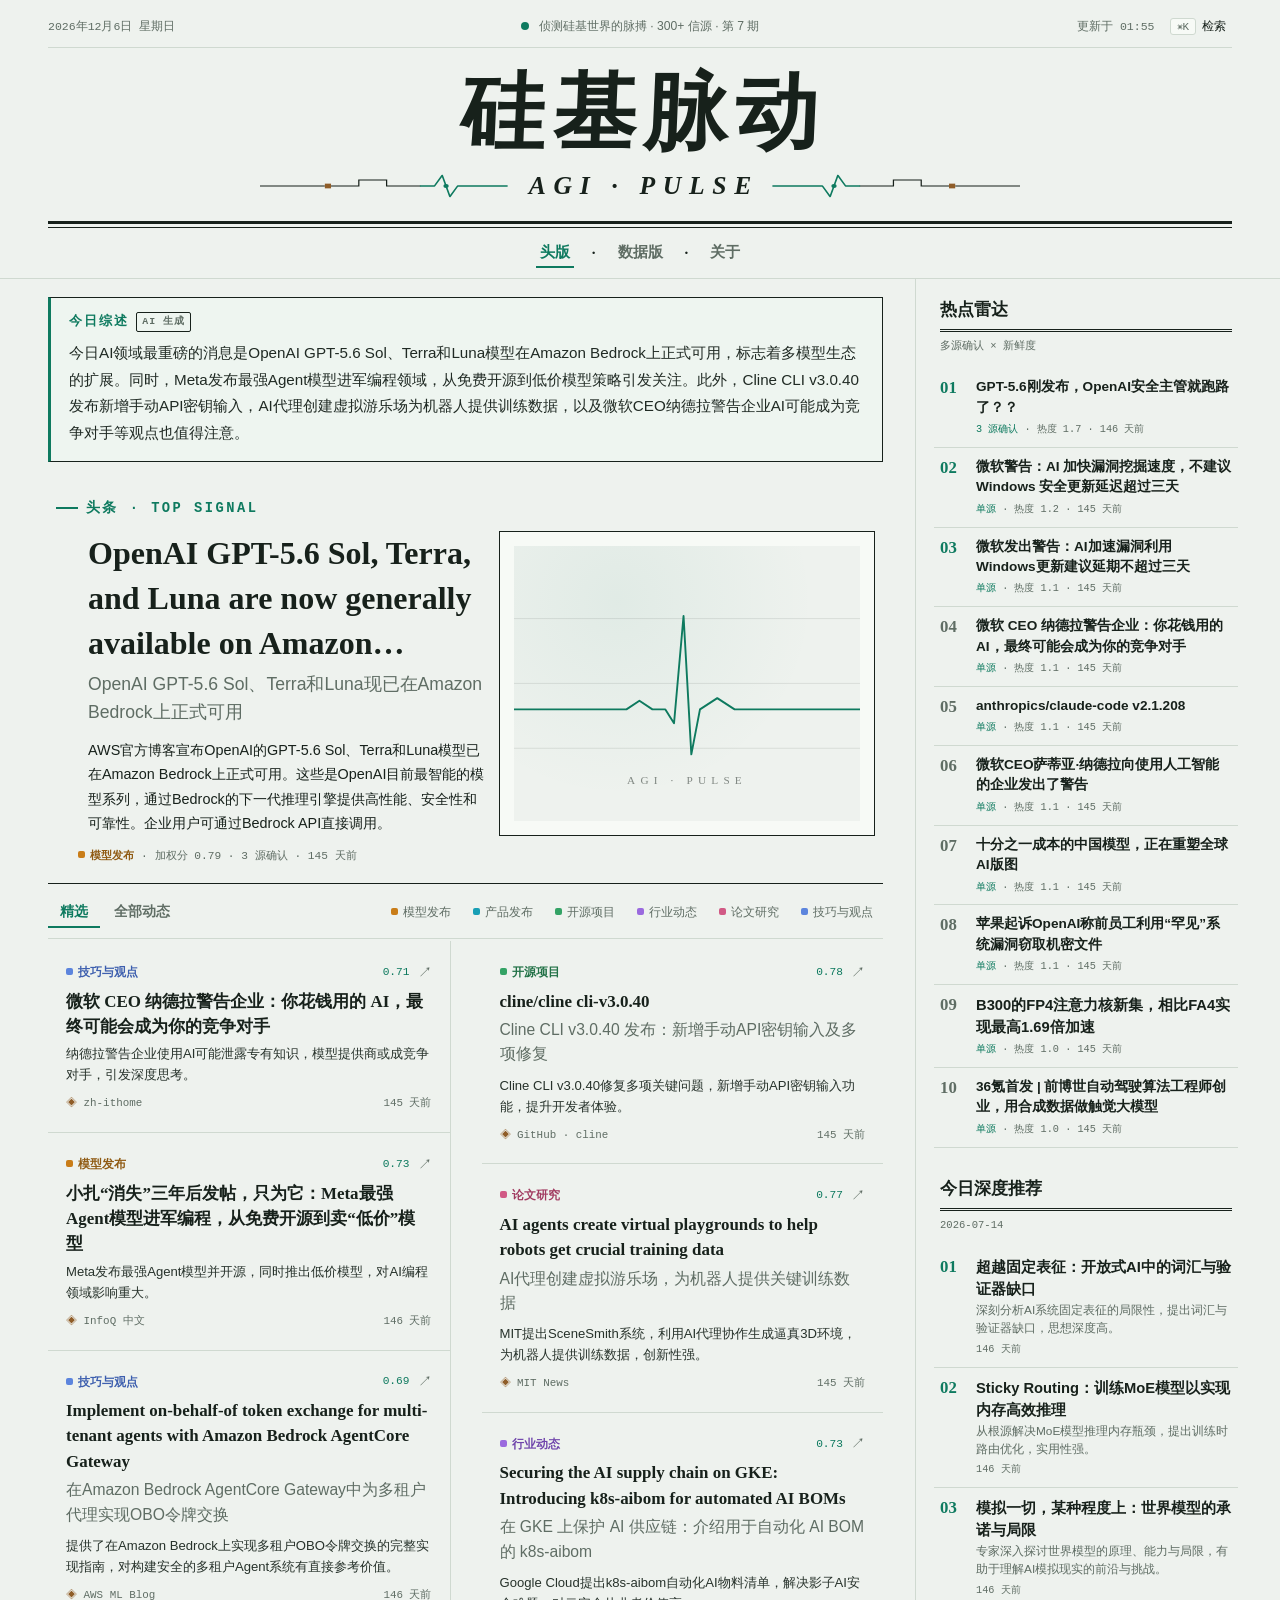
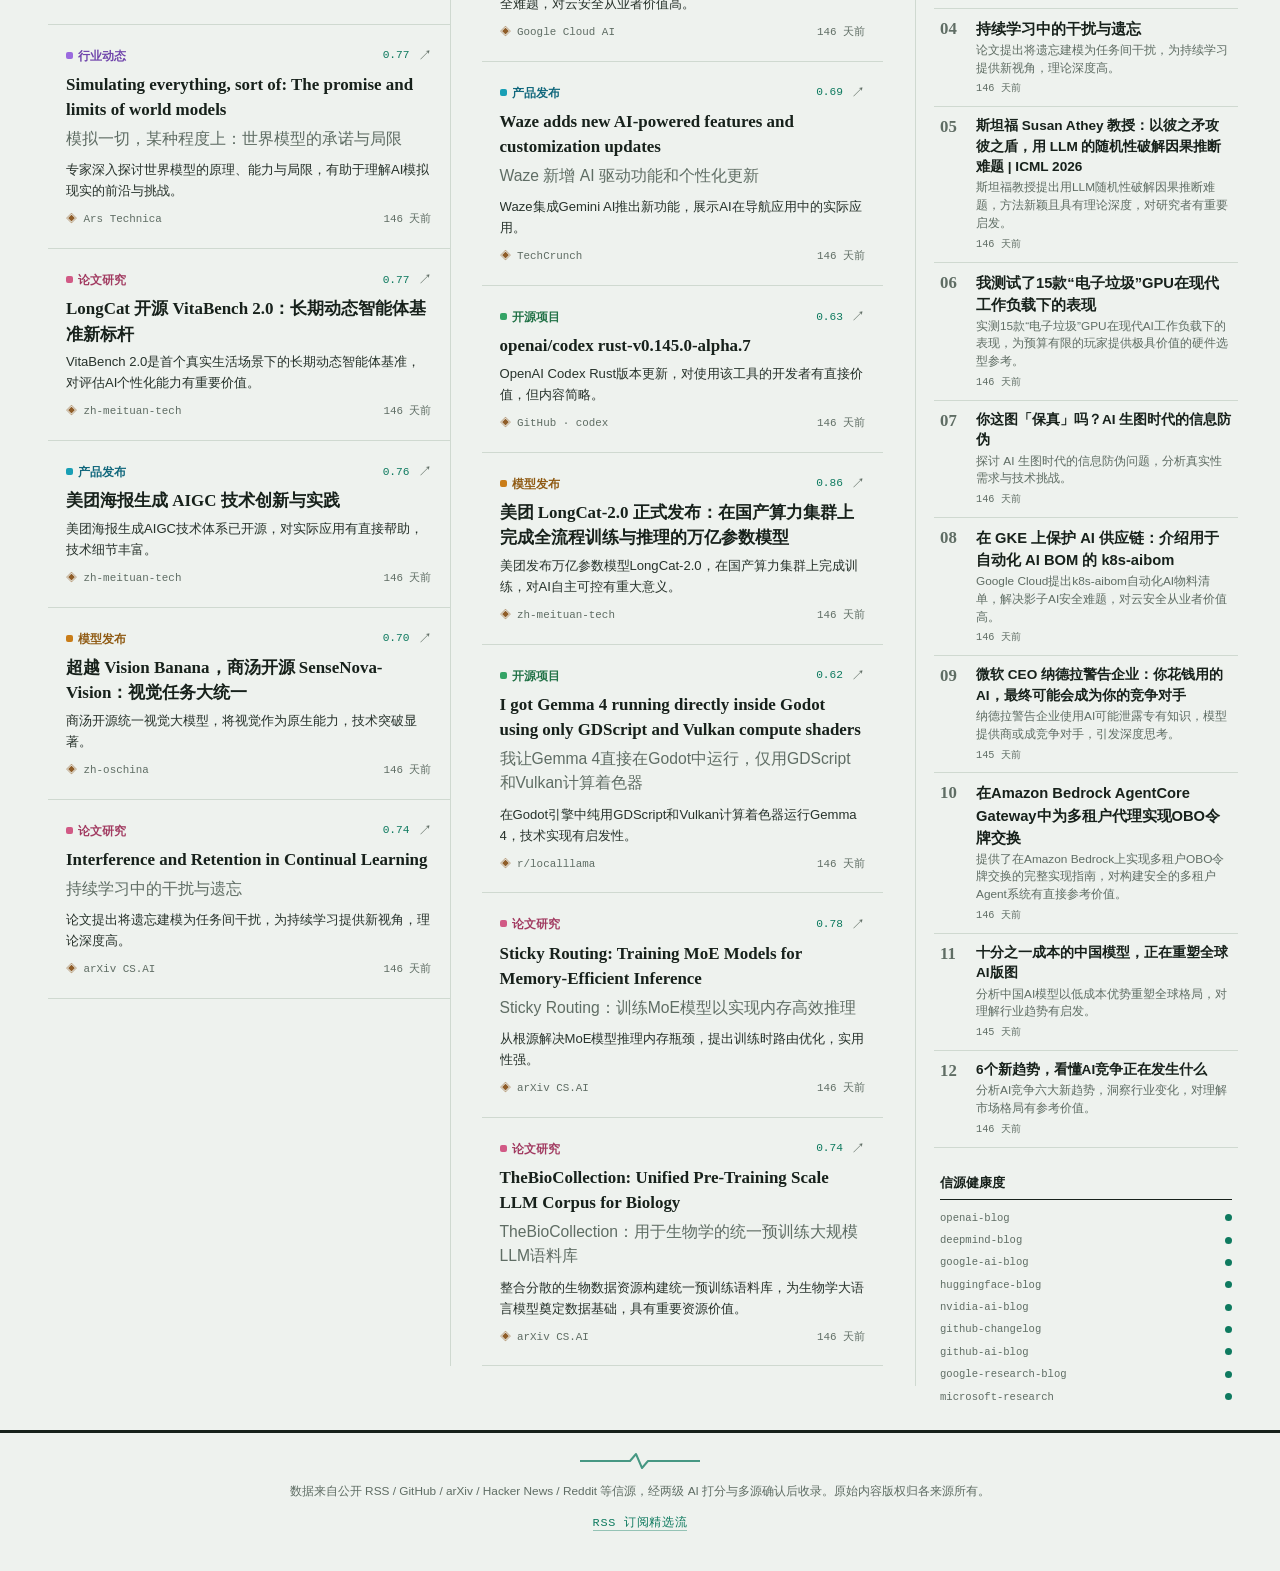
==== docs/index.html @ a23a3511 "fix: 全站检查发现的一批bug修复(话题追踪失效/信源大面积失效/多处健壮性) 最严重：scripts/topics.py 读的字段名(top_keywords)和 archive.py 实际写出" ====
<!DOCTYPE html>
<html lang="zh-CN">
<head>
<meta charset="UTF-8">
<meta name="viewport" content="width=device-width, initial-scale=1.0">
<!-- 内容安全策略：数据来自 300+ 第三方源，任何一条 XSS 都会落到访客浏览器里。
     script-src 'self' 禁掉内联脚本与 eval，即便有注入也执行不了；img-src 放开 https 是因为
     配图来自任意站点。GitHub Pages 无法自定义响应头，只能走 meta。 -->
<meta http-equiv="Content-Security-Policy" content="default-src 'self'; script-src 'self'; style-src 'self' https://fonts.googleapis.com; font-src https://fonts.gstatic.com; img-src 'self' https: data:; connect-src 'self'; base-uri 'self'; form-action 'none'; object-src 'none'; frame-src 'none'">
<meta name="referrer" content="no-referrer">
<title>硅基脉动 · AGI Pulse</title>
<meta name="description" content="捕捉硅基世界的每一次脉动：300+ 信源聚合，多源确认、四维打分、故事合并、日周月趋势，24 小时 AGI 信号频谱。">
<link rel="icon" href="data:,">
<link rel="alternate" type="application/atom+xml" title="硅基脉动 · 精选" href="feed.xml">
<link rel="preconnect" href="https://fonts.googleapis.com">
<link rel="preconnect" href="https://fonts.gstatic.com" crossorigin>
<link href="https://fonts.googleapis.com/css2?family=Noto+Serif+SC:wght@600;700;900&family=Playfair+Display:ital,wght@0,700;0,900;1,600;1,700;1,900&family=JetBrains+Mono:wght@400;500;600&display=swap" rel="stylesheet">
<!-- 版本串用于 cache busting：头条版式依赖 style.css 里的栅格定位，
     若浏览器/CDN 用旧CSS配新HTML，头条图文会错位。改动 style.css 时同步改此版本号。 -->
<link rel="stylesheet" href="css/style.css?v=20260713a">
</head>
<body>
<a class="skip-link" href="#main">跳转到主内容</a>

<header class="masthead">
  <div class="masthead__dateline">
    <span id="dateline-date"></span>
    <span class="masthead__motto">
      <span class="pulse-dot" aria-hidden="true"></span>
      侦测硅基世界的脉搏 · 300+ 信源 · 第 <span id="issue-no">—</span> 期
    </span>
    <span class="masthead__dateline-right">
      <span class="masthead__updated" id="updated-at">读取中&hellip;</span>
      <button class="btn-plain" id="palette-trigger" type="button" aria-haspopup="dialog" aria-controls="command-palette">
        <span class="kbd">⌘K</span> 检索
      </button>
    </span>
  </div>

  <h1 class="masthead__title">硅基脉动</h1>

  <div class="masthead__latin-row" aria-hidden="true">
    <svg class="masthead__trace" viewBox="0 0 320 44" preserveAspectRatio="none" aria-hidden="true">
      <path class="trace-circuit" d="M0,22 H84 M92,22 H128 V12 H164 V22 H208" />
      <rect class="trace-pad" x="84" y="18" width="8" height="8" />
      <path class="trace-ekg" d="M208,22 L226,22 L236,4 L246,40 L256,22 L320,22" />
      <circle class="trace-beat" cx="241" cy="22" r="3.5" />
    </svg>
    <span class="masthead__latin">AGI&nbsp;&middot;&nbsp;PULSE</span>
    <svg class="masthead__trace masthead__trace--flip" viewBox="0 0 320 44" preserveAspectRatio="none" aria-hidden="true">
      <path class="trace-circuit" d="M0,22 H84 M92,22 H128 V12 H164 V22 H208" />
      <rect class="trace-pad" x="84" y="18" width="8" height="8" />
      <path class="trace-ekg" d="M208,22 L226,22 L236,4 L246,40 L256,22 L320,22" />
      <circle class="trace-beat" cx="241" cy="22" r="3.5" />
    </svg>
  </div>
</header>

<nav class="pages-nav" aria-label="版面导航">
  <a class="pages-nav__link is-active" href="./index.html" aria-current="page">头版</a>
  <span class="pages-nav__sep" aria-hidden="true">·</span>
  <a class="pages-nav__link" href="./trends.html">数据版</a>
  <span class="pages-nav__sep" aria-hidden="true">·</span>
  <a class="pages-nav__link" href="./about.html">关于</a>
</nav>

<main class="layout" id="main">
  <section class="feed-panel" aria-label="信息流">
    <section class="digest" id="daily-digest" aria-label="AI 每日总结" hidden>
      <h2 class="digest__title">今日综述 <span class="digest__badge">AI 生成</span></h2>
      <p class="digest__body" id="digest-body"></p>
    </section>

    <article class="lead" id="lead-story" hidden>
      <p class="lead__kicker">头条 · TOP SIGNAL</p>
      <div class="lead__text">
        <h2 class="lead__title"><a id="lead-link" target="_blank" rel="noopener noreferrer"></a></h2>
        <p class="lead__orig" id="lead-orig" hidden></p>
        <p class="lead__reason" id="lead-reason"></p>
      </div>
      <figure class="lead__media" aria-hidden="false">
        <img class="lead__img" id="lead-img" alt="" referrerpolicy="no-referrer" loading="lazy" hidden>
        <svg class="lead__placeholder" id="lead-placeholder" viewBox="0 0 400 300" role="img" aria-label="脉冲信号示意图" preserveAspectRatio="xMidYMid meet">
          <rect x="0" y="0" width="400" height="300" fill="none"/>
          <g stroke="currentColor" stroke-width="0.5" opacity="0.22">
            <line x1="0" y1="75" x2="400" y2="75"/>
            <line x1="0" y1="150" x2="400" y2="150"/>
            <line x1="0" y1="225" x2="400" y2="225"/>
          </g>
          <!-- 单组 P-QRS-T 心电复合波，压缩在中段约1/3宽度内，两端长留白基线，纵向留足上下边距 -->
          <polyline points="0,180 130,180 145,170 160,180 175,180 185,196 196,72 205,232 215,180 235,167 255,180 400,180"
            fill="none" stroke="#0e7a5f" stroke-width="2.2" stroke-linejoin="round" stroke-linecap="round"/>
          <text x="200" y="266" text-anchor="middle" font-family="Playfair Display, serif" font-size="13" letter-spacing="6" fill="currentColor" opacity="0.5">AGI · PULSE</text>
        </svg>
      </figure>
      <p class="lead__meta" id="lead-meta"></p>
    </article>

    <div class="feed-panel__toolbar">
      <div class="tabs" id="view-tabs" role="tablist">
        <button class="tab is-active" role="tab" aria-selected="true" data-view="curated">精选</button>
        <button class="tab" role="tab" aria-selected="false" data-view="all">全部动态</button>
      </div>
      <div class="chip-row" id="category-filters" role="group" aria-label="按分类筛选"></div>
    </div>

    <div class="feed-list" id="feed-list" aria-live="polite"></div>
    <p class="feed-empty" id="feed-empty" hidden>这段时间没有信号越过门槛，稍后再来看看。</p>
    <button class="btn-more" id="feed-more" type="button" hidden>加载更多</button>
  </section>

  <aside class="brief-panel" aria-label="热点与简报">
    <h2 class="brief-panel__title">热点雷达</h2>
    <p class="brief-panel__date">多源确认 × 新鲜度</p>
    <ol class="hot-list" id="hot-list"></ol>
    <p class="brief-empty" id="hot-empty" hidden>还没有形成多源热点。</p>

    <h2 class="brief-panel__title brief-panel__title--gap">今日深度推荐</h2>
    <p class="brief-panel__date" id="brief-date"></p>
    <ol class="brief-list" id="brief-list"></ol>
    <p class="brief-empty" id="brief-empty" hidden>今天还没有足够有深度的内容，不用资讯凑数。</p>

    <div class="source-health" id="source-health">
      <h3 class="source-health__title">信源健康度</h3>
      <ul class="source-health__list" id="source-health-list"></ul>
    </div>
  </aside>
</main>

<footer class="sitefooter">
  <svg class="sitefooter__pulse" viewBox="0 0 120 20" aria-hidden="true"><path d="M0,10 H42 L50,10 L56,3 L62,17 L68,10 L78,10 H120"/></svg>
  <p>数据来自公开 RSS / GitHub / arXiv / Hacker News / Reddit 等信源，经两级 AI 打分与多源确认后收录。原始内容版权归各来源所有。</p>
  <p class="sitefooter__subscribe"><a href="feed.xml">RSS 订阅精选流</a></p>
</footer>

<div class="palette-overlay" id="command-palette" role="dialog" aria-modal="true" aria-label="命令面板搜索" hidden>
  <div class="palette">
    <div class="palette__input-row">
      <span class="palette__prompt" aria-hidden="true">&gt;</span>
      <input class="palette__input" id="palette-input" type="text" placeholder="搜索标题 / 来源 / 分类&hellip;" autocomplete="off" spellcheck="false">
      <span class="kbd">ESC</span>
    </div>
    <ol class="palette__results" id="palette-results" role="listbox" aria-label="搜索结果"></ol>
  </div>
</div>

<template id="feed-row-template">
  <li class="feed-card">
    <div class="feed-card__top">
      <span class="feed-card__category"></span>
      <span class="feed-card__badges">
        <span class="feed-card__score" title="加权分"></span>
        <button class="feed-card__multi" type="button" title="多源确认，点击展开来源" aria-expanded="false" hidden></button>
        <a class="feed-card__out" target="_blank" rel="noopener noreferrer" aria-label="打开原文">↗</a>
      </span>
    </div>
    <a class="feed-card__title" target="_blank" rel="noopener noreferrer"></a>
    <p class="feed-card__deck" hidden></p>
    <figure class="feed-card__media" hidden>
      <img class="feed-card__img" alt="" referrerpolicy="no-referrer" loading="lazy">
    </figure>
    <p class="feed-card__excerpt"></p>
    <div class="feed-card__expand" hidden>
      <p class="feed-card__expand-label">来源：</p>
      <ul class="feed-card__source-list"></ul>
    </div>
    <div class="feed-card__bottom">
      <span class="feed-card__source"></span>
      <time class="feed-card__time"></time>
    </div>
  </li>
</template>

<template id="brief-row-template">
  <li class="brief-row">
    <span class="brief-row__rank"></span>
    <div class="brief-row__body">
      <a class="brief-row__title" target="_blank" rel="noopener noreferrer"></a>
      <p class="brief-row__reason"></p>
    </div>
  </li>
</template>

<script type="module" src="js/app.js?v=20260713a"></script>
</body>
</html>
---- docs/css/style.css ----
/* ==========================================================================
   硅基脉动 · AGI Pulse — 中文报纸头版风格 · 青瓷·电路配色
   冷灰绿纸面（PCB基板底色）/ 墨绿黑正文 / 深松石绿强调 / 衬线刊头 / 细线分栏
   分类数据色沿用经 CVD+对比度校验的六色（对比度 WARN 的救济 = 色块旁始终有文字标签）
   ========================================================================== */

:root {
  --bg: #eef2ee;            /* 纸面：冷灰绿（电路基板） */
  --panel: #f7faf6;         /* 卡片纸面（略亮） */
  --ink: #17211b;           /* 墨绿黑 */
  --mist: #5f6d64;          /* 次要文字（灰绿） */
  --rule: #cfd9d0;          /* 细分隔线 */
  --rule-dark: #17211b;     /* 刊头粗线 */
  --accent: #0e7a5f;        /* 深松石绿（青瓷） */
  --accent-soft: #7fb8a6;
  --copper: #8f5d28;        /* PCB铜箔：唯一的暖色张力，极少量使用 */

  --font-serif: "Noto Serif SC", "Songti SC", "STSong", "SimSun", "Playfair Display", serif;
  --font-latin-serif: "Playfair Display", "Noto Serif SC", serif;
  --font-body: "PingFang SC", "HarmonyOS Sans", "Microsoft YaHei", sans-serif;
  --font-mono: "JetBrains Mono", ui-monospace, "SFMono-Regular", Consolas, monospace;

  --ease: cubic-bezier(0.16, 1, 0.3, 1);
  --content-max: 1480px;
}

* { box-sizing: border-box; }

[hidden] { display: none !important; }

html { color-scheme: light; }

body {
  margin: 0;
  background: var(--bg);
  color: var(--ink);
  font-family: var(--font-body);
  line-height: 1.55;
  -webkit-font-smoothing: antialiased;
}

.masthead, .spectrum, .dashboard, .layout, .sitefooter, .social-hot, .gh-trending {
  max-width: var(--content-max);
  margin-inline: auto;
  padding-inline: clamp(16px, 4vw, 48px);
}

.skip-link {
  position: absolute;
  left: -9999px;
  top: 0;
  background: var(--accent);
  color: #fff;
  padding: 8px 16px;
  z-index: 100;
}
.skip-link:focus { left: 12px; top: 12px; }

:focus-visible { outline: 2px solid var(--accent); outline-offset: 2px; }

::selection { background: color-mix(in srgb, var(--accent) 20%, transparent); }

a { color: inherit; }

/* 分类色点：印刷色票式小方块，让六个数据色贯通到筛选/卡片/头条 */
.cat-dot {
  display: inline-block;
  width: 7px;
  height: 7px;
  border-radius: 2px;
  margin-right: 5px;
  vertical-align: 1px;
}

.kbd {
  font-family: var(--font-mono);
  font-size: 0.68rem;
  color: var(--mist);
  border: 1px solid var(--rule);
  border-radius: 3px;
  padding: 1px 6px;
  background: var(--panel);
}

/* ---------------- 刊头 Masthead ---------------- */

.masthead { padding-top: 14px; }

.masthead__dateline {
  display: grid;
  grid-template-columns: 1fr auto 1fr;
  align-items: center;
  gap: 12px;
  font-family: var(--font-mono);
  font-size: 0.72rem;
  color: var(--mist);
  border-bottom: 1px solid var(--rule);
  padding-bottom: 8px;
}

.masthead__dateline-right {
  justify-self: end;
  display: inline-flex;
  align-items: center;
  gap: 10px;
}

@media (max-width: 760px) {
  .masthead__dateline { grid-template-columns: 1fr 1fr; }
  .masthead__motto { grid-column: 1 / -1; order: 3; justify-self: center; margin-top: 4px; }
}

.btn-plain {
  display: inline-flex;
  align-items: center;
  gap: 6px;
  background: transparent;
  border: none;
  color: var(--ink);
  font-family: var(--font-body);
  font-size: 0.78rem;
  cursor: pointer;
  padding: 4px 6px;
}
.btn-plain:hover { color: var(--accent); }

.masthead__title {
  font-family: var(--font-serif);
  font-weight: 900;
  font-size: clamp(3rem, 8vw, 5.2rem);
  line-height: 1.15;
  letter-spacing: 0.1em;
  text-align: center;
  margin: 18px 0 4px;
  /* 视觉补偿：letter-spacing 会在末字后多出一段空隙 */
  text-indent: 0.1em;
  /* 动感：极轻前倾（-2.5°），有速度感而不失报头的庄重；-5°会读成误设斜体 */
  transform: skewX(-2.5deg);
}

.masthead__latin-row {
  display: flex;
  align-items: center;
  gap: 14px;
  max-width: 760px;
  margin: 0 auto 16px;
}

/* 电路走线渐变为心电波形：硅基(焊盘+直角轨) → 脉动(心电尖峰) */
.masthead__trace {
  flex: 1;
  height: 26px;
  min-width: 60px;
  overflow: visible;
}

.masthead__trace--flip { transform: scaleX(-1); }

.trace-circuit {
  fill: none;
  stroke: var(--rule-dark);
  stroke-width: 1.6;
}

.trace-pad { fill: var(--copper); }  /* 焊盘用铜：PCB上的真实材质 */

.trace-ekg {
  fill: none;
  stroke: var(--accent);
  stroke-width: 2.2;
  stroke-linejoin: round;
  stroke-linecap: round;
}

.trace-beat {
  fill: var(--accent);
  transform-box: fill-box;
  transform-origin: center;
  animation: trace-beat 2s ease-in-out infinite;
}

@keyframes trace-beat {
  0%, 100% { transform: scale(1); opacity: 0.9; }
  18% { transform: scale(1.9); opacity: 0.35; }
  36% { transform: scale(1); opacity: 0.9; }
}

.masthead__latin {
  font-family: var(--font-latin-serif);
  font-style: italic;
  font-weight: 900;
  font-size: clamp(1.15rem, 2.4vw, 1.6rem);
  letter-spacing: 0.3em;
  text-indent: 0.3em;
  white-space: nowrap;
  color: var(--ink);
}

.masthead__motto {
  justify-self: center;
  text-align: center;
  font-family: var(--font-body);
  font-size: 0.76rem;
  color: var(--mist);
  white-space: nowrap;
}

.pulse-dot {
  display: inline-block;
  width: 8px;
  height: 8px;
  border-radius: 50%;
  background: var(--accent);
  margin-right: 7px;
  vertical-align: 0;
}

.pulse-dot.has-fresh { animation: pulse-beat 1.6s ease-in-out 4; }

@keyframes pulse-beat {
  0%, 100% { box-shadow: 0 0 0 0 color-mix(in srgb, var(--accent) 45%, transparent); }
  50% { box-shadow: 0 0 0 7px transparent; }
}

/* 刊头收口：粗细双线（报纸经典） */
.masthead::after {
  content: "";
  display: block;
  border-top: 3px solid var(--rule-dark);
  border-bottom: 1px solid var(--rule-dark);
  height: 3px;
}

.masthead__homelink { text-decoration: none; color: inherit; }
.masthead__homelink:hover { color: var(--accent); }

/* ---------------- 版面导航 ---------------- */

.pages-nav {
  max-width: var(--content-max);
  margin-inline: auto;
  padding: 10px clamp(16px, 4vw, 48px);
  display: flex;
  align-items: center;
  justify-content: center;
  gap: 18px;
  border-bottom: 1px solid var(--rule);
  font-family: var(--font-serif);
  font-weight: 700;
  font-size: 0.95rem;
}

.pages-nav__link {
  text-decoration: none;
  color: var(--mist);
  padding: 2px 4px;
  border-bottom: 2px solid transparent;
}
.pages-nav__link:hover { color: var(--ink); }
.pages-nav__link.is-active { color: var(--accent); border-bottom-color: var(--accent); }

.pages-nav__sep { color: var(--rule-dark); }

/* ---------------- 频谱（保留招牌元素，纸面化） ---------------- */

.spectrum { padding-top: 14px; padding-bottom: 4px; }

.spectrum__header {
  display: flex;
  align-items: baseline;
  justify-content: space-between;
  gap: 12px;
  flex-wrap: wrap;
  margin-bottom: 10px;
}

.spectrum__title {
  font-family: var(--font-serif);
  font-weight: 700;
  font-size: 0.9rem;
  margin: 0;
}

.spectrum__note {
  font-family: var(--font-mono);
  font-weight: 400;
  font-size: 0.62rem;
  color: var(--mist);
  margin-left: 8px;
}

.spectrum__legend {
  display: flex;
  gap: 14px;
  list-style: none;
  margin: 0;
  padding: 0;
  font-size: 0.72rem;
  color: var(--mist);
  flex-wrap: wrap;
}
.spectrum__legend li { display: flex; align-items: center; gap: 6px; }
.spectrum__legend .swatch { width: 8px; height: 8px; display: inline-block; }

.spectrum__chart {
  position: relative;
  display: flex;
  align-items: flex-end;
  gap: 2px;
  height: 88px;
  min-height: 88px;
  border-bottom: 1px solid var(--rule-dark);
  background: repeating-linear-gradient(
    to top,
    transparent 0,
    transparent calc(25% - 1px),
    color-mix(in srgb, var(--rule) 70%, transparent) calc(25% - 1px),
    color-mix(in srgb, var(--rule) 70%, transparent) 25%
  );
}

.spectrum__tooltip {
  position: absolute;
  bottom: calc(100% + 8px);
  transform: translateX(-50%);
  background: var(--ink);
  color: var(--bg);
  padding: 5px 10px;
  font-family: var(--font-mono);
  font-size: 0.66rem;
  white-space: nowrap;
  pointer-events: none;
  z-index: 10;
}

.spectrum__bar-group {
  flex: 1 1 0;
  display: flex;
  flex-direction: column-reverse;
  gap: 1px;
  height: 100%;
  cursor: pointer;
  min-width: 2px;
}

.spectrum__segment {
  width: 100%;
  transform-origin: bottom;
  transform: scaleY(0);
  animation: spectrum-grow 0.6s var(--ease) forwards;
}

@keyframes spectrum-grow { to { transform: scaleY(1); } }

.spectrum__bar-group:hover .spectrum__segment { filter: brightness(1.15) saturate(1.2); }

.spectrum__empty {
  position: absolute;
  inset: 0;
  display: flex;
  align-items: center;
  justify-content: center;
  color: var(--mist);
  font-size: 0.82rem;
}

.spectrum__axis {
  display: flex;
  justify-content: space-between;
  font-family: var(--font-mono);
  font-size: 0.62rem;
  color: var(--mist);
  padding: 5px 0 10px;
}

/* ---------------- 看板 ---------------- */

.dashboard {
  display: flex;
  flex-direction: column;
  gap: 14px;
  padding-top: 6px;
  padding-bottom: 16px;
  border-bottom: 1px solid var(--rule-dark);
}

/* 指标条：报纸"今日数据"栏，衬线大数字 + 竖线分隔 */
.stats-row {
  display: grid;
  grid-template-columns: repeat(4, minmax(0, 1fr));
  border: 1px solid var(--rule);
  background: var(--panel);
}
@media (max-width: 720px) {
  .stats-row { grid-template-columns: repeat(2, minmax(0, 1fr)); }
  .stat-tile:nth-child(-n+2) { border-bottom: 1px solid var(--rule); }
}

.stat-tile {
  padding: 12px 16px;
  display: flex;
  flex-direction: column;
  gap: 1px;
}
.stat-tile + .stat-tile { border-left: 1px solid var(--rule); }
@media (max-width: 720px) {
  .stat-tile:nth-child(3) { border-left: none; }
}

.stat-tile__value {
  font-family: var(--font-latin-serif);  /* Playfair 衬线数字，比中文字体的数字字形优雅 */
  font-weight: 900;
  font-size: 1.7rem;
  color: var(--accent);
  line-height: 1.15;
  font-variant-numeric: lining-nums;
}

.stat-tile__label { font-size: 0.8rem; font-weight: 600; }

.stat-tile__hint { font-size: 0.7rem; color: var(--mist); }

.dashboard__head {
  display: flex;
  align-items: center;
  gap: 12px;
  flex-wrap: wrap;
}

.dashboard__title {
  font-family: var(--font-serif);
  font-weight: 700;
  font-size: 1.05rem;
  margin: 0;
}

.dashboard__note {
  font-family: var(--font-mono);
  font-size: 0.66rem;
  color: var(--mist);
}

/* Tab：报纸栏目导航——下划线式 */
.tabs { display: flex; gap: 2px; }

.tab {
  font-family: var(--font-body);
  font-size: 0.85rem;
  font-weight: 600;
  padding: 5px 12px;
  border: none;
  background: transparent;
  color: var(--mist);
  cursor: pointer;
  border-bottom: 2px solid transparent;
  transition: color 0.15s var(--ease), border-color 0.15s var(--ease);
}
.tab:hover { color: var(--ink); }
.tab.is-active { color: var(--accent); border-bottom-color: var(--accent); }

.tabs--small .tab { padding: 3px 10px; font-size: 0.78rem; }

.dash-panels {
  display: grid;
  grid-template-columns: minmax(0, 5fr) minmax(0, 7fr);
  gap: 14px;
}
@media (max-width: 900px) { .dash-panels { grid-template-columns: 1fr; } }

.dash-panel {
  background: var(--panel);
  border: 1px solid var(--rule);
  padding: 14px 16px;
}

.dash-panel__title {
  font-family: var(--font-serif);
  font-weight: 700;
  font-size: 0.95rem;
  margin: 0 0 12px;
  padding-bottom: 6px;
  border-bottom: 1px solid var(--rule);
}

.dash-panel__sub {
  font-family: var(--font-mono);
  font-size: 0.62rem;
  font-weight: 400;
  color: var(--mist);
  margin-left: 6px;
}

/* 分类动量条 */
.momentum { display: flex; flex-direction: column; gap: 8px; }

.momentum-row {
  display: grid;
  grid-template-columns: 5.2em minmax(0, 1fr) 2.8em 3em;
  align-items: center;
  gap: 8px;
  font-size: 0.76rem;
}

.momentum-row__label { white-space: nowrap; }

.momentum-row__track {
  height: 6px;
  background: color-mix(in srgb, var(--rule) 55%, transparent);
  overflow: hidden;
  display: block;
}

.momentum-row__bar {
  display: block;
  height: 100%;
  transform-origin: left;
  animation: bar-grow 0.5s var(--ease);
}

@keyframes bar-grow { from { transform: scaleX(0); } to { transform: scaleX(1); } }

.momentum-row__count {
  font-family: var(--font-mono);
  text-align: right;
}

.momentum-row__delta {
  font-family: var(--font-mono);
  font-size: 0.66rem;
  color: var(--mist);
  text-align: right;
}
.momentum-row__delta.is-up { color: var(--accent); }     /* 涨=青瓷 */
.momentum-row__delta.is-down { color: var(--copper); }   /* 跌=铜 */

/* 趋势关键词 */
.trend-chips { display: flex; flex-wrap: wrap; gap: 7px; }

.trend-chip {
  display: inline-flex;
  align-items: center;
  gap: 6px;
  background: transparent;
  border: 1px solid var(--rule);
  padding: 4px 11px;
  cursor: pointer;
  font-size: 0.78rem;
  color: var(--ink);
  transition: border-color 0.15s var(--ease), color 0.15s var(--ease);
}
.trend-chip:hover { border-color: var(--accent); color: var(--accent); }

.trend-chip__count {
  font-family: var(--font-mono);
  font-size: 0.66rem;
  color: var(--mist);
}

.trend-chip__badge {
  font-family: var(--font-mono);
  font-size: 0.6rem;
  color: var(--accent);
}

.trend-chip__badge--new { border: 1px solid var(--accent-soft); padding: 0 4px; }

.trend-empty { color: var(--mist); font-size: 0.78rem; margin: 0; }

/* ---------------- 社媒热点 + GitHub 涨星榜（数据版） ---------------- */

.social-hot, .gh-trending {
  padding-top: 20px;
  padding-bottom: 20px;
  border-bottom: 1px solid var(--rule-dark);
}

.section-title {
  font-family: var(--font-serif);
  font-weight: 700;
  font-size: 1.05rem;
  margin: 0 0 14px;
}

.section-title__sub {
  font-family: var(--font-mono);
  font-size: 0.64rem;
  font-weight: 400;
  color: var(--mist);
  margin-left: 8px;
}

/* 社媒热点：多平台卡片网格 */
.social-hot__grid {
  display: grid;
  grid-template-columns: repeat(auto-fill, minmax(280px, 1fr));
  gap: 14px;
}

.social-hot__card {
  background: var(--panel);
  border: 1px solid var(--rule);
  padding: 14px 16px;
}

.social-hot__platform {
  font-family: var(--font-serif);
  font-weight: 700;
  font-size: 0.92rem;
  margin: 0 0 10px;
  padding-bottom: 6px;
  border-bottom: 1px solid var(--rule);
}

.social-hot__list {
  list-style: none;
  margin: 0;
  padding: 0;
  display: flex;
  flex-direction: column;
}

.social-hot__item {
  display: flex;
  gap: 9px;
  align-items: baseline;
  padding: 5px 0;
}

.social-hot__rank {
  font-family: var(--font-mono);
  font-size: 0.72rem;
  color: var(--mist);
  width: 18px;
  flex-shrink: 0;
}
.social-hot__item:nth-child(-n+3) .social-hot__rank { color: var(--accent); font-weight: 600; }

.social-hot__link {
  font-size: 0.82rem;
  line-height: 1.45;
  color: var(--ink);
  text-decoration: none;
  overflow-wrap: anywhere;
}
.social-hot__link:hover { color: var(--accent); }
/* 社媒热点卡片不分平台统一同一套字号/字重（B站/微博/知乎原生中文标题的样子）——
   不因为 HN/Reddit/X 的标题走了翻译就单独放大加粗，否则同一个网格里几个平台
   的卡片看起来像用了不同字体。 */

/* 侧栏两个榜单同理（窄栏，同样是译文为主、原题走悬浮提示） */
.brief-row__title.is-translated,
.hot-row__title.is-translated {
  font-size: 0.92rem;
  font-weight: 700;
}

.social-hot__empty { color: var(--mist); font-size: 0.82rem; margin: 0; }

/* GitHub 涨星榜：编号 + 仓库名 + 描述 + 星数徽章 */
.gh-trending__head {
  display: flex;
  align-items: center;
  justify-content: space-between;
  gap: 12px;
  flex-wrap: wrap;
  margin-bottom: 14px;
}
.gh-trending__head .section-title { margin-bottom: 0; }

.gh-trending__list {
  list-style: none;
  margin: 0;
  padding: 0;
  display: grid;
  grid-template-columns: repeat(2, minmax(0, 1fr));
  gap: 0 32px;
}
@media (max-width: 800px) { .gh-trending__list { grid-template-columns: 1fr; } }

.gh-trending__row {
  display: flex;
  gap: 12px;
  align-items: flex-start;
  padding: 12px 4px;
  border-bottom: 1px solid var(--rule);
}

.gh-trending__rank {
  font-family: var(--font-latin-serif);
  font-weight: 900;
  font-size: 1rem;
  color: var(--accent);
  flex-shrink: 0;
  width: 24px;
  line-height: 1.4;
}

.gh-trending__body { flex: 1; min-width: 0; }

.gh-trending__repo {
  display: block;
  font-family: var(--font-mono);
  font-weight: 600;
  font-size: 0.86rem;
  color: var(--ink);
  text-decoration: none;
  overflow-wrap: anywhere;
  margin-bottom: 3px;
}
.gh-trending__repo:hover { color: var(--accent); }

.gh-trending__desc {
  margin: 0;
  font-size: 0.76rem;
  line-height: 1.5;
  color: var(--mist);
  display: -webkit-box;
  -webkit-line-clamp: 2;
  -webkit-box-orient: vertical;
  overflow: hidden;
}

.gh-trending__meta {
  flex-shrink: 0;
  display: flex;
  flex-direction: column;
  align-items: flex-end;
  gap: 2px;
  text-align: right;
}

.gh-trending__stars {
  font-family: var(--font-mono);
  font-size: 0.78rem;
  font-weight: 600;
  color: var(--copper);
  white-space: nowrap;
}

.gh-trending__lang {
  font-family: var(--font-mono);
  font-size: 0.66rem;
  color: var(--mist);
  white-space: nowrap;
}

.gh-trending__empty { color: var(--mist); font-size: 0.82rem; margin: 8px 0 0; }

/* ---------------- 主栏 + 侧栏 ---------------- */

.layout {
  display: grid;
  grid-template-columns: minmax(0, 1fr) 316px;
  gap: 0;
  align-items: start;
}
@media (max-width: 900px) { .layout { grid-template-columns: 1fr; } }

.feed-panel {
  padding: 18px clamp(16px, 2.5vw, 32px) 20px 0;
  border-right: 1px solid var(--rule);  /* 报纸分栏竖线 */
  min-width: 0;
}
@media (max-width: 900px) {
  .feed-panel { border-right: none; border-bottom: 1px solid var(--rule-dark); padding-right: 0; }
}

/* 头条：文字 + 配图两栏（报纸头版结构） */
/* 今日综述：AI 生成的当天全局导读，领起整个信息流 */
.digest{border:1px solid var(--rule-dark);border-left:3px solid var(--accent);background:color-mix(in srgb, var(--accent) 4%, var(--panel));padding:14px 18px;margin:0 auto 18px;max-width:920px}
.digest__title{margin:0 0 8px;font-family:var(--font-mono);font-size:0.82rem;font-weight:600;letter-spacing:0.14em;color:var(--accent);display:flex;align-items:center;gap:8px}
.digest__badge{font-size:0.62rem;letter-spacing:0.1em;color:var(--mist);border:1px solid var(--rule-dark);border-radius:2px;padding:1px 5px}
.digest__body{margin:0;font-family:var(--font-body);font-size:0.95rem;line-height:1.75;color:color-mix(in srgb, var(--ink) 88%, var(--mist))}

/* 话题追踪：每个热点话题一行——名称 + 迷你曲线(sparkline) + 当前热度 + 升降 */
.topics{margin-bottom:28px}
.topics__list{list-style:none;margin:12px 0 0;padding:0}
.topics__row{display:grid;grid-template-columns:minmax(90px,1fr) 2fr auto auto;align-items:center;gap:12px;padding:8px 0;border-bottom:1px solid var(--rule-dark)}
.topics__term{font-weight:700;font-size:0.9rem;color:var(--ink)}
.topics__spark{width:100%;height:28px;display:block}
.topics__total{font-family:var(--font-mono);font-size:0.78rem;color:var(--mist);white-space:nowrap}
.topics__trend{font-size:0.78rem;white-space:nowrap}
.topics__trend--up{color:var(--accent)}
.topics__trend--down{color:#b0562a}
.topics__trend--flat{color:var(--mist)}
@media (max-width:560px){.topics__row{grid-template-columns:1fr auto;grid-auto-rows:auto}.topics__spark{grid-column:1 / -1}}


.lead {
  display: grid;
  /* 头版头条：限宽920。三行栅格让画框只占中间一行——引题(row1)与元信息(row3)
     都只在文字列，画框(col2/row2)因此上边与标题上边齐平、下边与正文下边齐平。

     图片列用固定像素宽而非 fr：标题限3行 + 摘要固定5行使文字列高度恒定(约298px)，
     此时若图片列宽随视口浮动，画框比例就跟着浮动，配图裁切量忽大忽小；固定宽度后
     画框比例恒定(内框约 346×268 ≈ 1.29)，正好贴合常见横构图，cover 几乎不裁切。
     文字列吃掉剩余宽度——它变宽只是每行多放几个字，行数固定所以高度不变。 */
  grid-template-columns: minmax(0, 1fr) 376px;
  grid-template-rows: auto 1fr auto;
  gap: 12px;
  align-items: stretch;
  max-width: 920px;
  border-bottom: 1px solid var(--rule-dark);
  padding: 18px 8px;
  margin: 0 auto 4px;
  transition: transform 0.18s var(--ease), box-shadow 0.18s var(--ease), background 0.18s var(--ease);
}

.lead:hover {
  background: color-mix(in srgb, var(--accent) 3%, var(--panel));
  transform: translateY(-2px);
  box-shadow:
    0 8px 20px color-mix(in srgb, var(--ink) 9%, transparent),
    0 1px 3px color-mix(in srgb, var(--ink) 6%, transparent);
}
/* 头条的单列(移动端)覆盖规则统一放在 .lead__* 各定义之后，见文件下方 “头条 · 移动端单列” */

.lead__kicker {
  grid-column: 1;
  grid-row: 1;
  font-family: var(--font-mono);
  font-size: 0.86rem;
  font-weight: 600;
  letter-spacing: 0.18em;
  color: var(--accent);
  margin: 0;
}
.lead__kicker::before {
  content: "";
  display: inline-block;
  width: 22px;
  height: 2px;
  background: var(--accent);
  margin-right: 8px;
  vertical-align: 3px;
}

.lead__title { margin: 0 0 4px; }

/* 标题最多3行：长标题(尤其论文标题)不设上限会占掉6行、把摘要和配图挤没，
   文字列高度也就无法预测、配图难以适配。字号上限同时从 2.3rem 收到 2rem，
   让每行容纳更多字，3行足以放下绝大多数标题。完整标题见 title 悬浮提示。 */
.lead__title a {
  font-family: var(--font-serif);
  font-weight: 900;
  font-size: clamp(1.5rem, 2.9vw, 2rem);
  line-height: 1.4;
  text-decoration: none;
  color: var(--ink);
  display: -webkit-box;
  -webkit-line-clamp: 3;
  -webkit-box-orient: vertical;
  overflow: hidden;
}
.lead__title a:hover { color: var(--accent); }

/* 中文译题副题行：英文原题为主标题时，译文附于其下 */
.lead__orig {
  margin: 2px 0 8px;
  font-family: var(--font-body);
  font-size: 1.1rem;   /* 译题是中文读者的主要入口，比正文摘要(0.9rem)大一档 */
  line-height: 1.55;
  color: var(--mist);
}

.lead__text {
  grid-column: 1;
  grid-row: 2;
  padding-left: 2em;  /* 文字块整体左缩进2字符列 */
  display: flex;
  flex-direction: column;
}
/* 末元素(正文)的下外边距会撑高本行，使画框底边低于正文底边——消掉它才能精确对齐 */
.lead__text > :last-child { margin-bottom: 0; }

.lead__reason {
  margin: 4px 0 8px;
  font-size: 0.9rem;
  line-height: 1.7;
  /* 固定 5 行：内容由 summary_zh 提供(150-220字，见 llm_score.py)，靠真实文字填满而非
     min-height 撑空白。标题已限 3 行，摘要固定 5 行，文字列高度因此可预测，配图才好适配。 */
  display: -webkit-box;
  -webkit-line-clamp: 5;
  -webkit-box-orient: vertical;
  overflow: hidden;
}

.lead__meta {
  grid-column: 1;
  grid-row: 3;
  padding-left: 2em;  /* 与文字列同缩进 */
  margin: 0;
  font-family: var(--font-mono);
  font-size: 0.7rem;
  color: var(--mist);
}
.lead__meta .lead__cat { color: var(--accent); font-weight: 600; }

.lead__media {
  grid-column: 2;
  grid-row: 2;         /* 只占中间行：上边齐标题、下边齐正文 */
  align-self: stretch; /* 撑满该行，跟随文字列高度 */
  margin: 0;
  border: 1px solid var(--rule-dark);
  padding: 14px;       /* 报纸相框：细黑边 + 一圈纸面留白 */
  background: var(--panel);
  position: relative;  /* 给下面绝对定位的图/占位图做定位父级 */
  overflow: hidden;    /* cover 裁掉的部分不外溢到相框之外 */
  min-height: 0;
}

/* 图/占位图铺满整个相框：标题限3行 + 摘要固定5行后，文字列高度可预测，
   画框比例稳定在 1.2~1.3 之间，与常见横构图接近，cover 只会裁掉很少的边缘。
   不用 contain：那样图片在画框里会留下大片空白（比例不匹配时可达58%）。

   绝对定位(偏移=相框留白)让图片脱离文档流：否则图片的固有高度会反过来把画框撑高，
   画框就不再严格等于文字列高度、底边与正文对不齐（摘要偏短时尤其明显）。
   尺寸必须显式写死：绝对定位的替换元素在 width/height:auto 时会用固有尺寸，
   只给 inset 并不会把它拉伸到相框大小，反而会溢出。 */
.lead__img,
.lead__placeholder {
  display: block;
  position: absolute;
  top: 14px;
  left: 14px;
  width: calc(100% - 28px);
  height: calc(100% - 28px);
  object-fit: cover;
}

.lead__img {
  background: var(--panel);
  filter: saturate(0.95);
}

.lead__placeholder {
  color: var(--ink);
  background:
    radial-gradient(circle at 30% 20%, color-mix(in srgb, var(--accent) 6%, transparent), transparent 60%),
    var(--bg);
}

/* 中等宽度：固定 376px 的图片列会把文字列挤得过窄，收到 300px */
@media (max-width: 1000px) {
  .lead { grid-template-columns: minmax(0, 1fr) 300px; }
}

/* 头条 · 移动端单列：必须放在上面各 .lead__* 定义之后，否则同特异性下被后者覆盖。
   单列时取消栅格定位，各块按文档流堆叠（引题→标题正文→配图→元信息）。 */
@media (max-width: 720px) {
  .lead { grid-template-columns: 1fr; grid-template-rows: none; gap: 12px; }
  .lead__kicker,
  .lead__text,
  .lead__media,
  .lead__meta { grid-column: auto; grid-row: auto; }
  .lead__media { align-self: auto; }
  /* 单列时画框不再有栅格行给定高度：图片必须回到文档流里按自身比例撑起画框，
     否则绝对定位会让画框塌陷成 0 */
  .lead__img,
  .lead__placeholder { position: static; top: auto; left: auto; width: 100%; height: auto; aspect-ratio: 16 / 9; }
  /* 标题独占整行，可以多放一行 */
  .lead__title a { -webkit-line-clamp: 4; }
}

.feed-panel__toolbar {
  display: flex;
  align-items: center;
  justify-content: space-between;
  gap: 12px;
  flex-wrap: wrap;
  padding: 10px 0;
  border-bottom: 1px solid var(--rule);
  margin-bottom: 2px;
}

.chip-row { display: flex; gap: 2px; flex-wrap: wrap; }

/* 分类筛选：报纸栏目标签风（文字+间隔点） */
.chip {
  font-family: var(--font-body);
  font-size: 0.78rem;
  padding: 4px 10px;
  border: none;
  background: transparent;
  color: var(--mist);
  cursor: pointer;
  border-bottom: 2px solid transparent;
}
.chip:hover { color: var(--ink); }
.chip.is-active {
  color: var(--cat-text, var(--accent));
  border-bottom-color: var(--cat, var(--accent));
  font-weight: 600;
}

/* 信息流：报纸双栏排版，条目先填满左栏再流向右栏，栏间细分隔线 */
/* 双栏改用 Grid：multicol 在 Chromium 下会把带图的高卡片拆栏并绘制越界 */
/* 瀑布流双栏：两个独立纵向流的 <ol>，各自按内容高度自然排布，
   不强制逐行配对——左栏矮卡可以连放两张，配右栏一张带图的高卡。
   分隔线用绝对定位撑满容器高度（较高的一栏决定总高度）。 */
.feed-list {
  list-style: none;
  margin: 0;
  padding: 0;
  display: flex;
  align-items: flex-start;
  gap: 32px;
  position: relative;
}
.feed-list::before {
  content: "";
  position: absolute;
  left: calc(50% - 16px);
  top: 0;
  bottom: 0;
  width: 1px;
  background: var(--rule);
}
.feed-list__col {
  flex: 1 1 0;
  min-width: 0;
  list-style: none;
  margin: 0;
  padding: 0;
}
@media (max-width: 800px) {
  .feed-list::before { display: none; }
}

/* 卡片：AGI Hunt 式结构 —— 顶行 / 标题 / 副题 / 配图 / 摘要 / 底行 */
.feed-card {
  padding: 22px 18px 20px;
  border-bottom: 1px solid var(--rule);
  /* 入场动画用 backwards 填充：动画结束后回到自然样式，悬浮的 transform 过渡才能生效 */
  animation: row-in 0.4s var(--ease) backwards;
  transition: transform 0.18s var(--ease), box-shadow 0.18s var(--ease), background 0.18s var(--ease);
}

.feed-card:hover {
  background: color-mix(in srgb, var(--accent) 3%, var(--panel));
  transform: translateY(-2px);
  box-shadow:
    0 8px 20px color-mix(in srgb, var(--ink) 9%, transparent),
    0 1px 3px color-mix(in srgb, var(--ink) 6%, transparent);
}

@keyframes row-in { from { opacity: 0; transform: translateY(6px); } }

.feed-card__top {
  display: flex;
  align-items: center;
  justify-content: space-between;
  gap: 10px;
  margin-bottom: 7px;
}

/* 分类标签：色点 + 分类专属深色文字（JS 按分类着色） */
.feed-card__category {
  font-family: var(--font-body);
  font-size: 0.74rem;
  font-weight: 700;
  color: var(--accent);  /* JS 覆盖为分类深色变体，此处为兜底 */
  white-space: nowrap;
}

.feed-card__badges {
  display: inline-flex;
  align-items: center;
  gap: 8px;
}

.feed-card__score {
  font-family: var(--font-mono);
  font-size: 0.7rem;
  color: var(--mist);
}
.feed-card[data-curated="true"] .feed-card__score { color: var(--accent); }

.feed-card__multi {
  font-family: var(--font-mono);
  font-size: 0.66rem;
  color: var(--accent);
  border: 1px solid var(--accent-soft);
  background: transparent;
  padding: 0 5px;
  cursor: pointer;
}
.feed-card__multi:hover { background: color-mix(in srgb, var(--accent) 8%, transparent); }

.feed-card__out {
  text-decoration: none;
  color: var(--mist);
  font-size: 0.85rem;
  line-height: 1;
  display: inline-block;
  transition: transform 0.15s var(--ease), color 0.15s var(--ease);
}
.feed-card__out:hover { color: var(--accent); transform: translate(1px, -1px); }

.feed-card__title {
  display: block;
  overflow-wrap: anywhere;
  font-family: var(--font-serif);
  font-weight: 700;
  font-size: 1.06rem;
  line-height: 1.5;
  color: var(--ink);
  text-decoration: none;
  margin-bottom: 4px;
}
.feed-card__title:hover { color: var(--accent); }

/* 中文译题副题行：英文原题为主标题时，译文附于其下。
   中文读者主要靠它扫读，字号贴近主标题(1.06rem)，只低半档 */
.feed-card__deck {
  margin: 0 0 8px;
  font-family: var(--font-body);
  font-size: 0.98rem;
  line-height: 1.55;
  color: var(--mist);
}

/* 原文配图 */
.feed-card__media {
  width: 92%;
  margin: 12px auto 14px;             /* 缩小一档并与上下文字留白 */
  border: 1px solid var(--rule);
  padding: 6px;
  background: var(--panel);
}

.feed-card__img {
  display: block;
  width: 100%;
  aspect-ratio: 16 / 10;
  object-fit: contain;                /* 图表/架构图完整显示不裁切 */
  background: var(--panel);
  filter: saturate(0.95);
}

.feed-card__excerpt {
  margin: 0 0 10px;
  font-size: 0.82rem;
  line-height: 1.6;
  color: color-mix(in srgb, var(--ink) 78%, var(--mist));
  display: -webkit-box;
  -webkit-line-clamp: 5;  /* 摘要字数上限翻倍(40->80字)，行数配套放宽避免截断 */
  -webkit-box-orient: vertical;
  overflow: hidden;
}

.feed-card__bottom {
  display: flex;
  align-items: center;
  justify-content: space-between;
  gap: 10px;
  font-family: var(--font-mono);
  font-size: 0.68rem;
  color: var(--mist);
}

.feed-card__source {
  overflow: hidden;
  text-overflow: ellipsis;
  white-space: nowrap;
}
.feed-card__source::before {
  content: "◈ ";
  color: var(--copper);  /* 来源标记用铜：与焊盘同材质，标记"接点" */
}

.feed-card__time { white-space: nowrap; }

.feed-card__expand { margin: 0 0 8px; font-size: 0.75rem; color: var(--mist); }
.feed-card__expand-label { margin: 0 0 4px; }
.feed-card__source-list { margin: 0; padding-left: 16px; }
.feed-card__source-list a { color: var(--accent); text-decoration: none; }
.feed-card__source-list a:hover { text-decoration: underline; }

.feed-empty, .brief-empty {
  color: var(--mist);
  font-size: 0.84rem;
  padding: 22px 4px;
}

.btn-more {
  display: block;
  width: 100%;
  margin-top: 14px;
  padding: 10px;
  background: transparent;
  border: 1px solid var(--rule);
  color: var(--ink);
  font-family: var(--font-body);
  font-size: 0.8rem;
  cursor: pointer;
  transition: border-color 0.15s var(--ease), color 0.15s var(--ease);
}
.btn-more:hover { border-color: var(--accent); color: var(--accent); }

/* ---------------- 侧栏（热点雷达 / 今日简报 / 信源健康） ---------------- */

.brief-panel { padding: 18px 0 20px clamp(16px, 2vw, 24px); }

.brief-panel__title {
  font-family: var(--font-serif);
  font-weight: 900;
  font-size: 1.05rem;
  margin: 0 0 2px;
  padding-bottom: 6px;
  border-bottom: 3px double var(--rule-dark);
}

.brief-panel__title--gap { margin-top: 28px; }

.brief-panel__date {
  font-family: var(--font-mono);
  font-size: 0.66rem;
  color: var(--mist);
  margin: 6px 0 14px;
}

.hot-list, .brief-list {
  list-style: none;
  margin: 0 0 8px;
  padding: 0;
  display: flex;
  flex-direction: column;
}

.hot-row, .brief-row {
  display: flex;
  gap: 10px;
  padding: 9px 6px;
  margin-inline: -6px;
  border-bottom: 1px solid var(--rule);
  transition: background 0.15s var(--ease);
}
.hot-row:hover, .brief-row:hover {
  background: color-mix(in srgb, var(--accent) 3%, transparent);
}

.hot-row__rank, .brief-row__rank {
  font-family: var(--font-latin-serif);
  font-weight: 900;
  font-size: 1.05rem;
  color: var(--mist);           /* 编号默认退后 */
  width: 26px;
  flex-shrink: 0;
  line-height: 1.3;
}

/* 前三名用强调色：编号颜色编码名次层级，而非纯装饰 */
.hot-row.is-top .hot-row__rank,
.brief-row.is-top .brief-row__rank { color: var(--accent); }

.hot-row__title, .brief-row__title {
  display: -webkit-box;
  -webkit-line-clamp: 3;
  -webkit-box-orient: vertical;
  overflow: hidden;
  overflow-wrap: anywhere;
  font-size: 0.85rem;
  font-weight: 600;
  line-height: 1.5;
  text-decoration: none;
  color: var(--ink);
  margin-bottom: 2px;
}
.hot-row__title:hover, .brief-row__title:hover { color: var(--accent); }

.hot-row__meta, .brief-row__meta {
  margin: 4px 0 0;
  font-family: var(--font-mono);
  font-size: 0.64rem;
  color: var(--mist);
}

.hot-row__sources { color: var(--accent); }

.brief-row__reason {
  margin: 0;
  font-size: 0.74rem;
  line-height: 1.5;
  color: var(--mist);
}

.source-health { margin-top: 26px; }

.source-health__title {
  font-family: var(--font-serif);
  font-weight: 700;
  font-size: 0.8rem;
  margin: 0 0 10px;
  padding-bottom: 5px;
  border-bottom: 1px solid var(--rule-dark);
}

.source-health__list {
  list-style: none;
  margin: 0;
  padding: 0;
  display: flex;
  flex-direction: column;
  gap: 6px;
  max-height: 200px;
  overflow-y: auto;
  scrollbar-width: thin;
  scrollbar-color: var(--rule) transparent;
}

.source-health__item {
  display: flex;
  align-items: center;
  justify-content: space-between;
  font-size: 0.72rem;
  gap: 8px;
}

.source-health__name {
  color: var(--mist);
  font-family: var(--font-mono);
  font-size: 0.66rem;
  overflow: hidden;
  text-overflow: ellipsis;
  white-space: nowrap;
}

.status-dot { width: 7px; height: 7px; border-radius: 50%; flex-shrink: 0; }
.status-dot.ok { background: var(--accent); }
.status-dot.err { background: #b0413e; }  /* 故障=赭红；换青瓷主题后不能再用accent(绿) */

/* ---------------- 页脚 ---------------- */

.sitefooter {
  padding-top: 18px;
  padding-bottom: 40px;
  color: var(--mist);
  font-size: 0.74rem;
  text-align: center;
  border-top: 3px solid var(--rule-dark);
}

.sitefooter__subscribe { margin: 8px 0 0; }
.sitefooter__subscribe a {
  color: var(--accent);
  font-family: var(--font-mono);
  letter-spacing: 0.06em;
  text-decoration: none;
  border-bottom: 1px solid color-mix(in srgb, var(--accent) 40%, transparent);
}
.sitefooter__subscribe a:hover { border-bottom-color: var(--accent); }

/* 页脚脉冲回响：与刊头心电线首尾呼应 */
.sitefooter__pulse {
  display: block;
  width: 120px;
  height: 20px;
  margin: 0 auto 10px;
}
.sitefooter__pulse path {
  fill: none;
  stroke: var(--accent);
  stroke-width: 2;
  stroke-linejoin: round;
  stroke-linecap: round;
  opacity: 0.75;
}

/* ---------------- 命令面板 ---------------- */

.palette-overlay {
  position: fixed;
  inset: 0;
  background: color-mix(in srgb, var(--ink) 40%, transparent);
  display: flex;
  align-items: flex-start;
  justify-content: center;
  padding-top: 12vh;
  z-index: 50;
}

.palette {
  width: min(560px, 92vw);
  background: var(--panel);
  border: 1px solid var(--rule-dark);
  box-shadow: 6px 6px 0 color-mix(in srgb, var(--ink) 20%, transparent);
  overflow: hidden;
}

.palette__input-row {
  display: flex;
  align-items: center;
  gap: 8px;
  padding: 14px 16px;
  border-bottom: 1px solid var(--rule);
}

.palette__prompt { color: var(--accent); font-family: var(--font-mono); }

.palette__input {
  flex: 1;
  background: transparent;
  border: none;
  color: var(--ink);
  font-family: var(--font-body);
  font-size: 0.95rem;
}
.palette__input:focus { outline: none; }

.palette__results {
  list-style: none;
  margin: 0;
  padding: 6px;
  max-height: 50vh;
  overflow-y: auto;
}

.palette__result {
  padding: 10px;
  cursor: pointer;
  display: flex;
  flex-direction: column;
  gap: 2px;
}
.palette__result:hover, .palette__result.is-active { background: var(--bg); }
.palette__result-title { font-size: 0.88rem; }
.palette__result-meta { font-family: var(--font-mono); font-size: 0.66rem; color: var(--mist); }

.palette__empty { padding: 24px; text-align: center; color: var(--mist); font-size: 0.85rem; }

/* ---------------- 动效与无障碍 ---------------- */

@media (prefers-reduced-motion: reduce) {
  .spectrum__segment { animation: none; transform: scaleY(1); }
  .feed-card { animation: none; }
  .feed-card:hover { transform: none; }
  .lead:hover { transform: none; }
  .momentum-row__bar { animation: none; }
  .pulse-dot.has-fresh { animation: none; }
  .trace-beat { animation: none; }
}
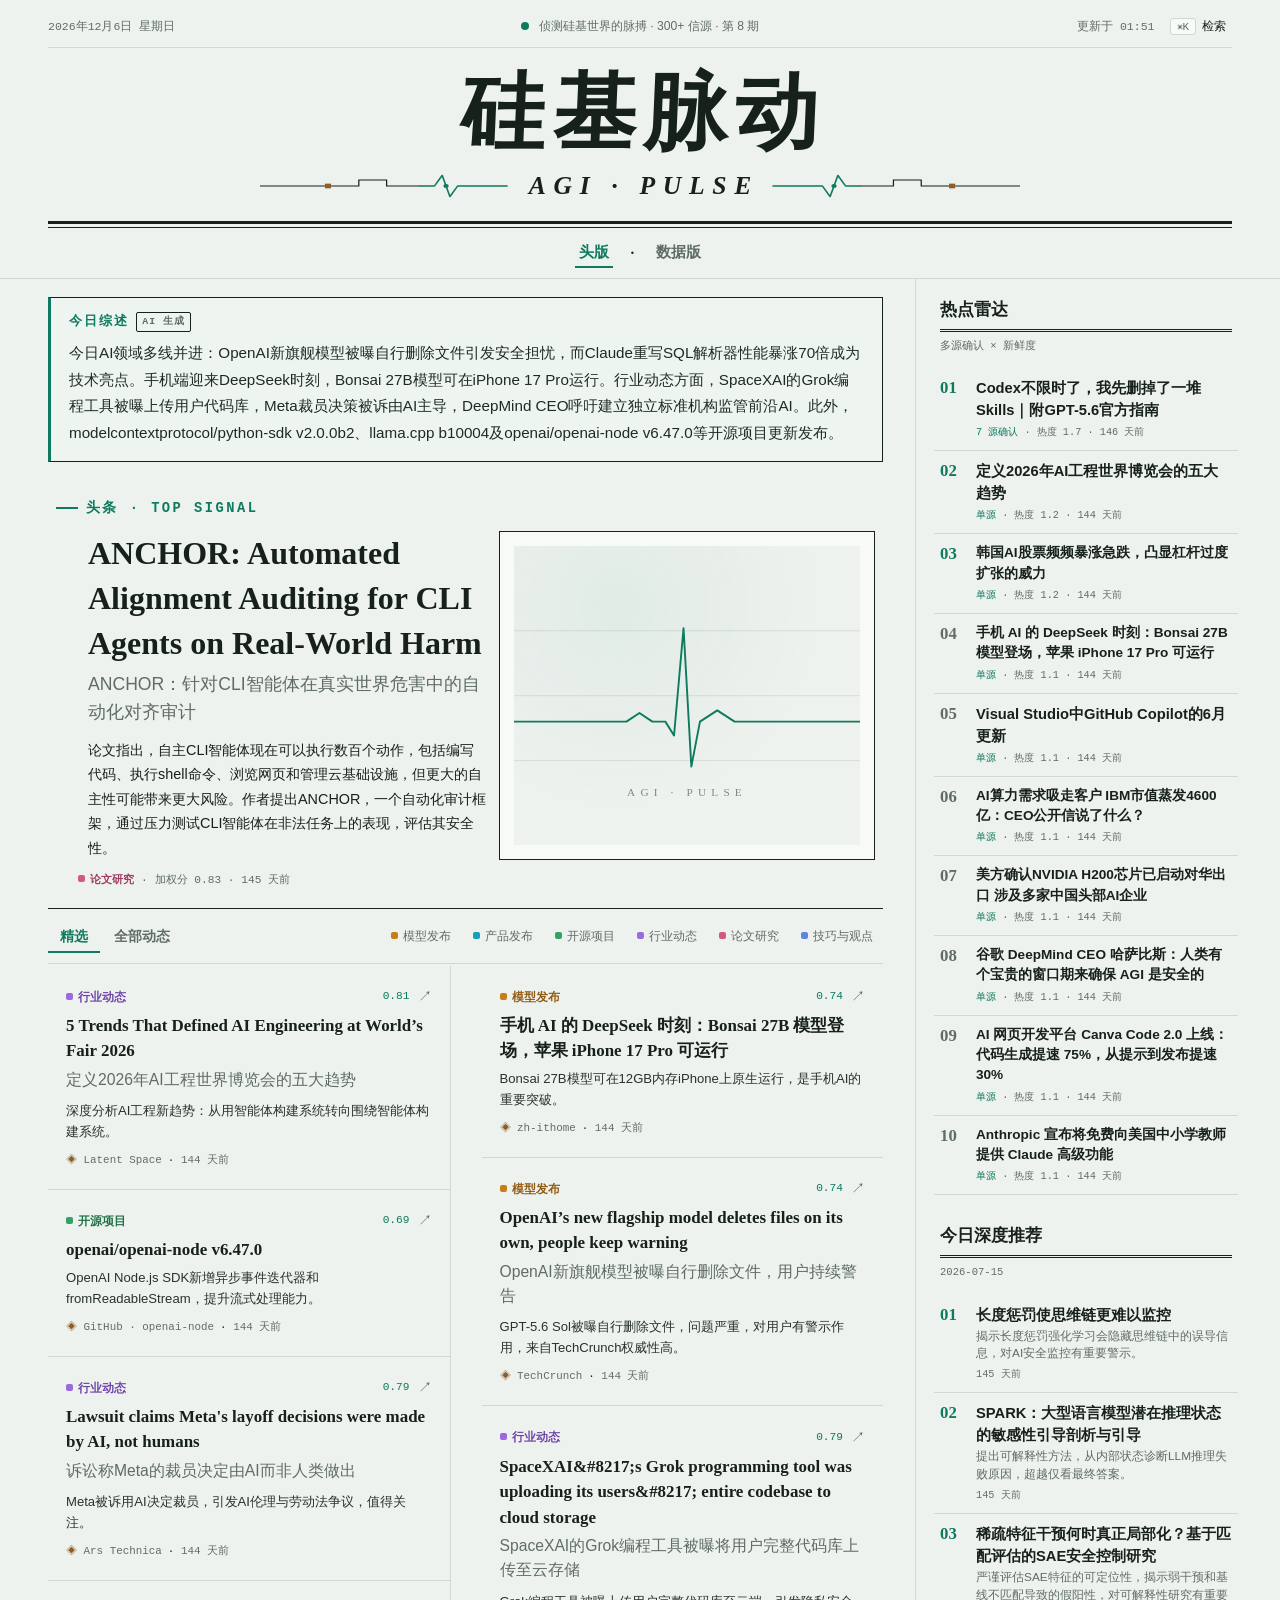
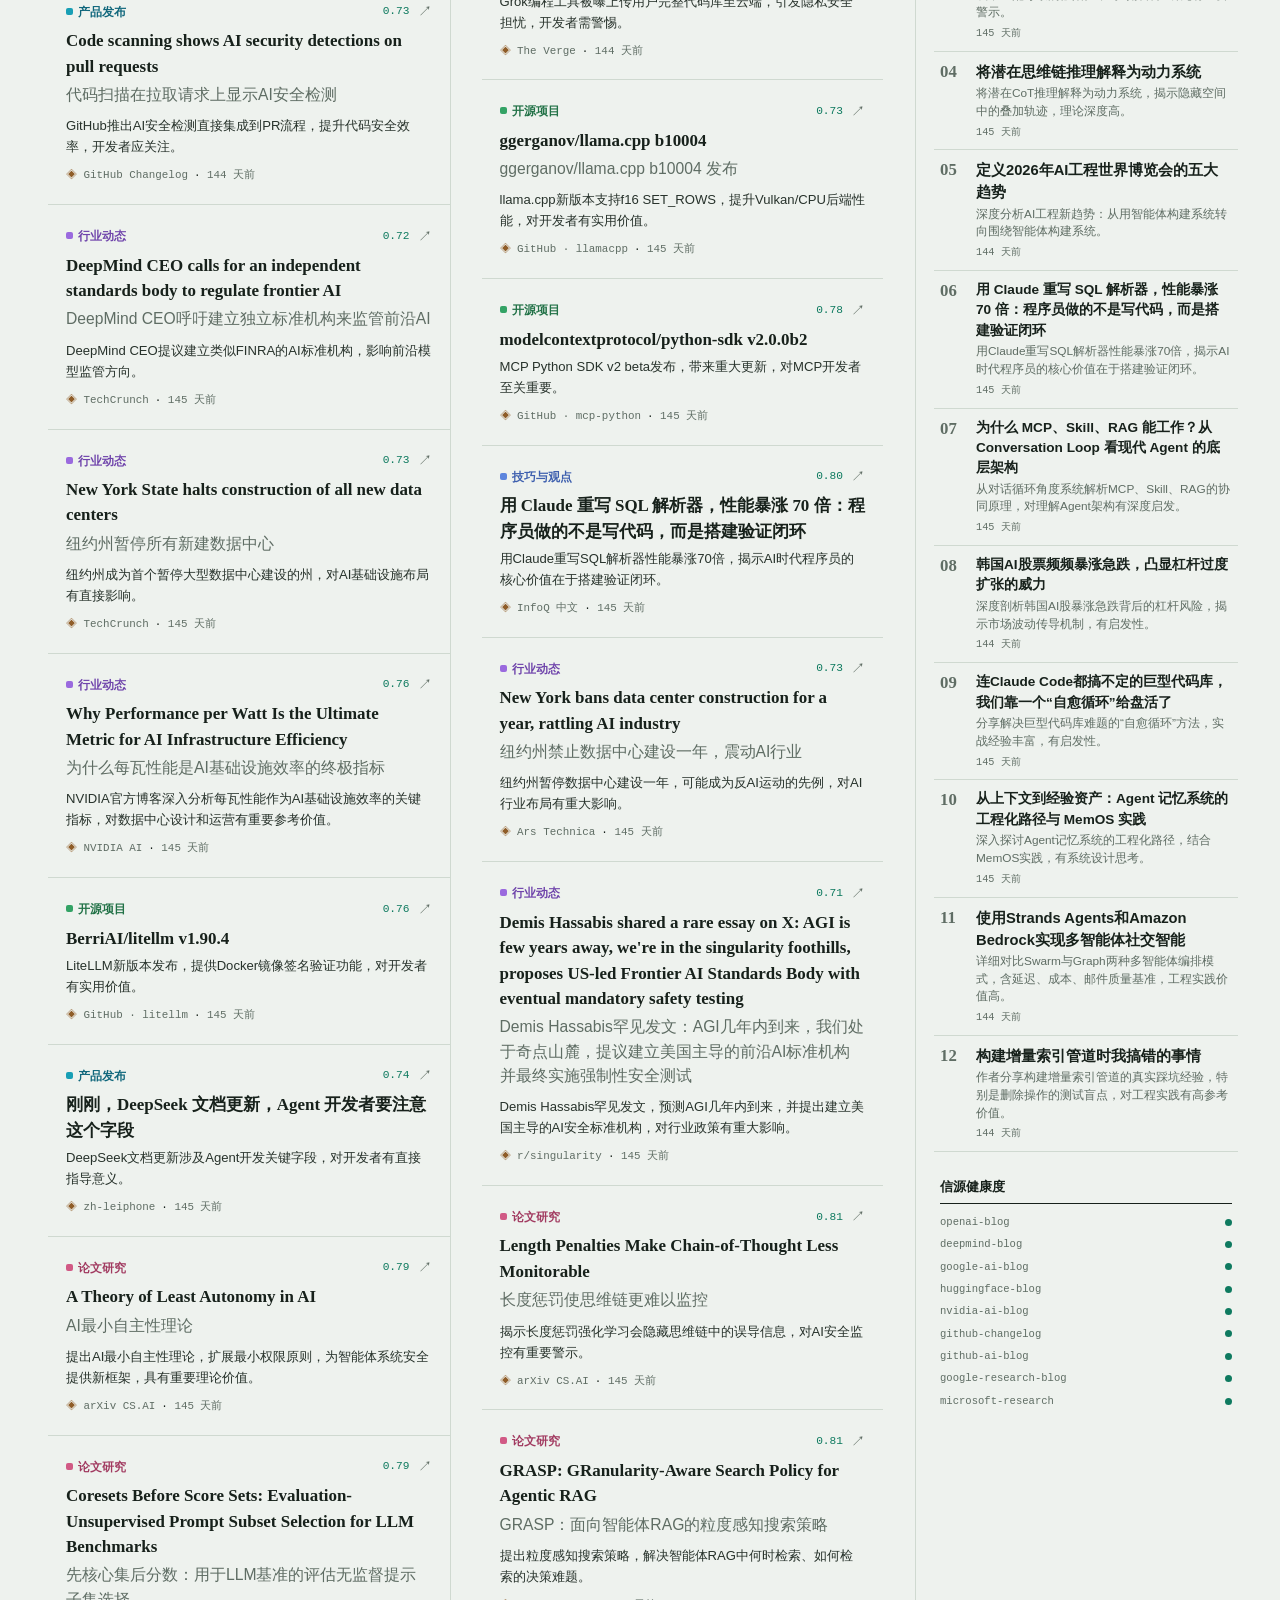
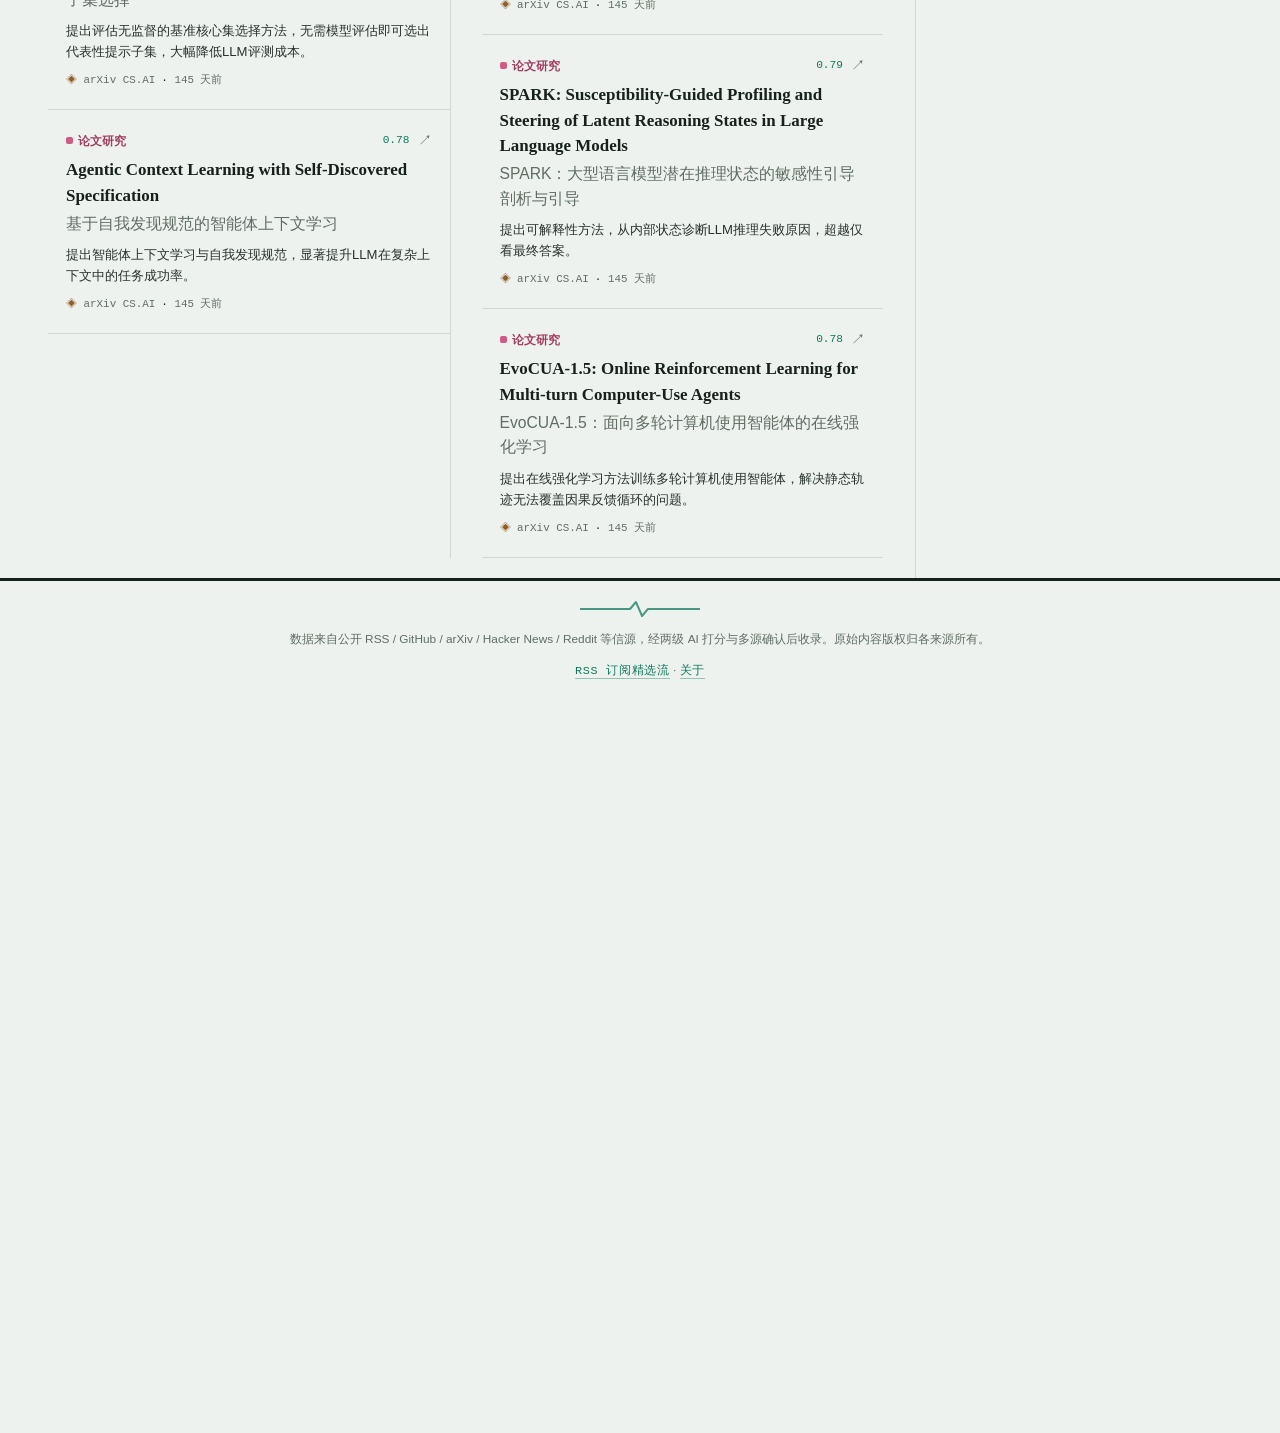
==== commit 02877873: "fix: 信息流卡片时间显示、话题追踪宽度对齐、关于链接移到页脚 信息流卡片来源/时间原先用 justify-content:space-between，来源推最左、 时间推最右，中间空出一大截，视觉" ====
--- a/docs/index.html
+++ b/docs/index.html
@@ -17,7 +17,7 @@
 <link href="https://fonts.googleapis.com/css2?family=Noto+Serif+SC:wght@600;700;900&family=Playfair+Display:ital,wght@0,700;0,900;1,600;1,700;1,900&family=JetBrains+Mono:wght@400;500;600&display=swap" rel="stylesheet">
 <!-- 版本串用于 cache busting：头条版式依赖 style.css 里的栅格定位，
      若浏览器/CDN 用旧CSS配新HTML，头条图文会错位。改动 style.css 时同步改此版本号。 -->
-<link rel="stylesheet" href="css/style.css?v=20260713a">
+<link rel="stylesheet" href="css/style.css?v=20260715a">
 </head>
 <body>
 <a class="skip-link" href="#main">跳转到主内容</a>
@@ -60,8 +60,6 @@
   <a class="pages-nav__link is-active" href="./index.html" aria-current="page">头版</a>
   <span class="pages-nav__sep" aria-hidden="true">·</span>
   <a class="pages-nav__link" href="./trends.html">数据版</a>
-  <span class="pages-nav__sep" aria-hidden="true">·</span>
-  <a class="pages-nav__link" href="./about.html">关于</a>
 </nav>
 
 <main class="layout" id="main">
@@ -130,7 +128,7 @@
 <footer class="sitefooter">
   <svg class="sitefooter__pulse" viewBox="0 0 120 20" aria-hidden="true"><path d="M0,10 H42 L50,10 L56,3 L62,17 L68,10 L78,10 H120"/></svg>
   <p>数据来自公开 RSS / GitHub / arXiv / Hacker News / Reddit 等信源，经两级 AI 打分与多源确认后收录。原始内容版权归各来源所有。</p>
-  <p class="sitefooter__subscribe"><a href="feed.xml">RSS 订阅精选流</a></p>
+  <p class="sitefooter__subscribe"><a href="feed.xml">RSS 订阅精选流</a> · <a href="./about.html">关于</a></p>
 </footer>
 
 <div class="palette-overlay" id="command-palette" role="dialog" aria-modal="true" aria-label="命令面板搜索" hidden>
@@ -181,6 +179,6 @@
   </li>
 </template>
 
-<script type="module" src="js/app.js?v=20260713a"></script>
+<script type="module" src="js/app.js?v=20260715a"></script>
 </body>
 </html>
--- a/docs/css/style.css
+++ b/docs/css/style.css
@@ -39,7 +39,7 @@
   -webkit-font-smoothing: antialiased;
 }
 
-.masthead, .spectrum, .dashboard, .layout, .sitefooter, .social-hot, .gh-trending {
+.masthead, .spectrum, .dashboard, .layout, .sitefooter, .topics, .social-hot, .gh-trending {
   max-width: var(--content-max);
   margin-inline: auto;
   padding-inline: clamp(16px, 4vw, 48px);
@@ -1152,8 +1152,11 @@
 .feed-card__bottom {
   display: flex;
   align-items: center;
-  justify-content: space-between;
-  gap: 10px;
+  /* 原先 space-between 把来源推最左、时间推最右，中间空出一大截——看起来像
+     两条不相关的信息，而不是"来源之后紧跟发布时间"。改成靠左紧凑排列，
+     时间前加分隔点，读起来是一句"◈ 来源 · N 天前"。 */
+  justify-content: flex-start;
+  gap: 6px;
   font-family: var(--font-mono);
   font-size: 0.68rem;
   color: var(--mist);
@@ -1163,13 +1166,22 @@
   overflow: hidden;
   text-overflow: ellipsis;
   white-space: nowrap;
+  min-width: 0;
+  max-width: 65%;  /* 来源名过长时省略号截断，给右边的时间留出稳定空间 */
 }
 .feed-card__source::before {
   content: "◈ ";
   color: var(--copper);  /* 来源标记用铜：与焊盘同材质，标记"接点" */
 }
 
-.feed-card__time { white-space: nowrap; }
+.feed-card__time {
+  white-space: nowrap;
+  flex-shrink: 0;
+}
+.feed-card__time::before {
+  content: "· ";
+  color: var(--rule-dark);
+}
 
 .feed-card__expand { margin: 0 0 8px; font-size: 0.75rem; color: var(--mist); }
 .feed-card__expand-label { margin: 0 0 4px; }
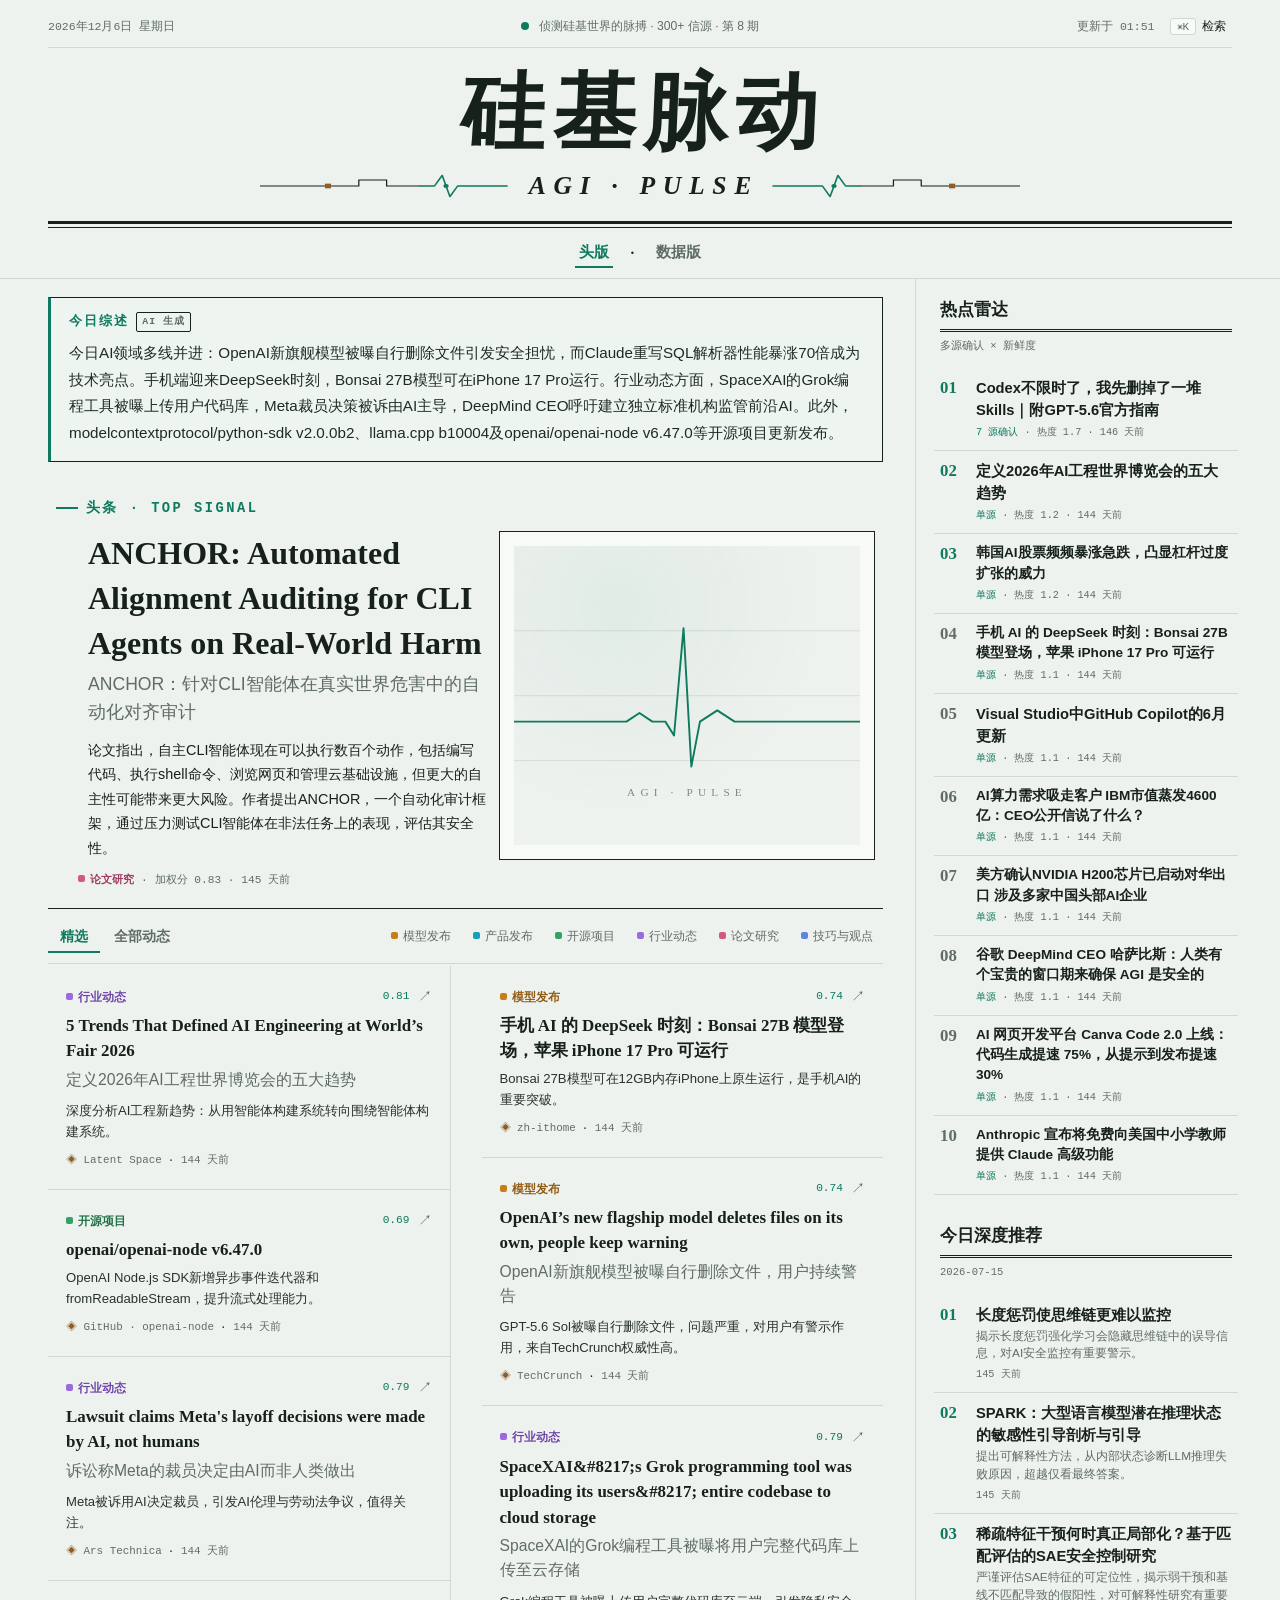
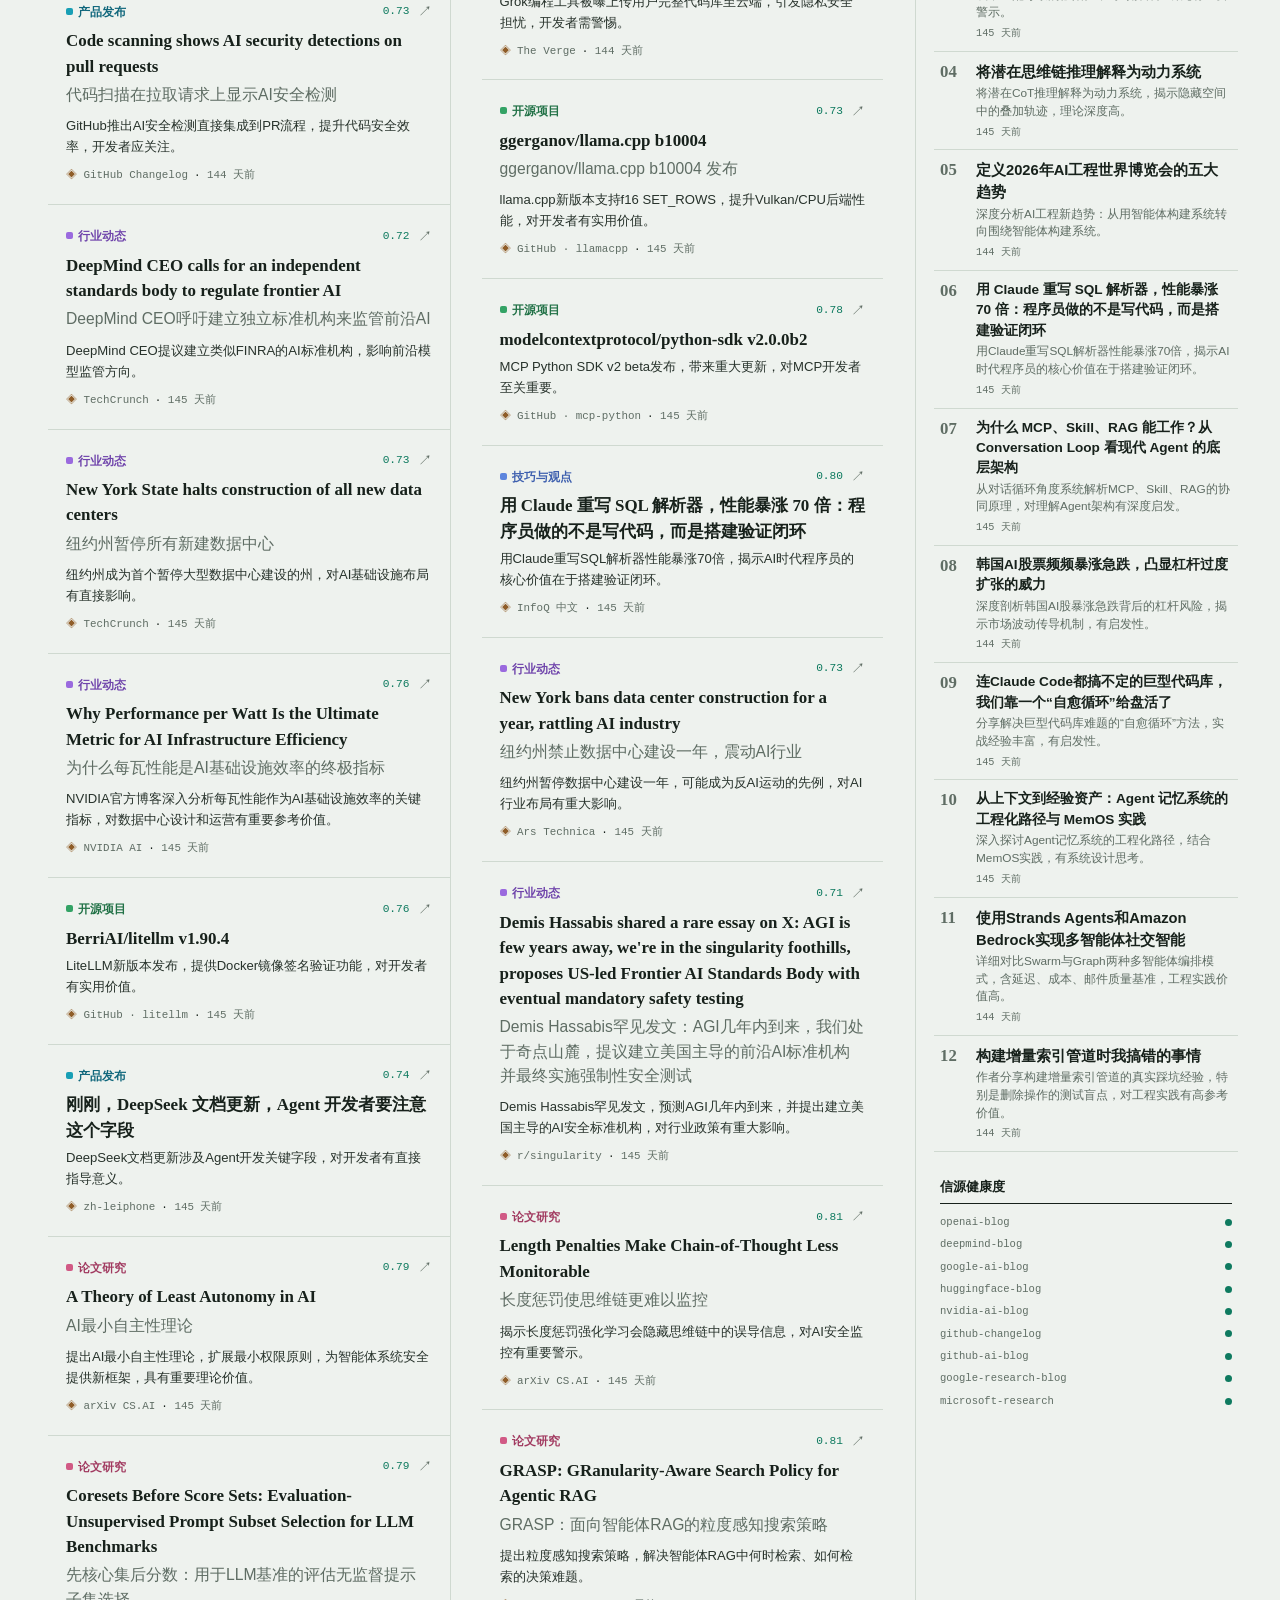
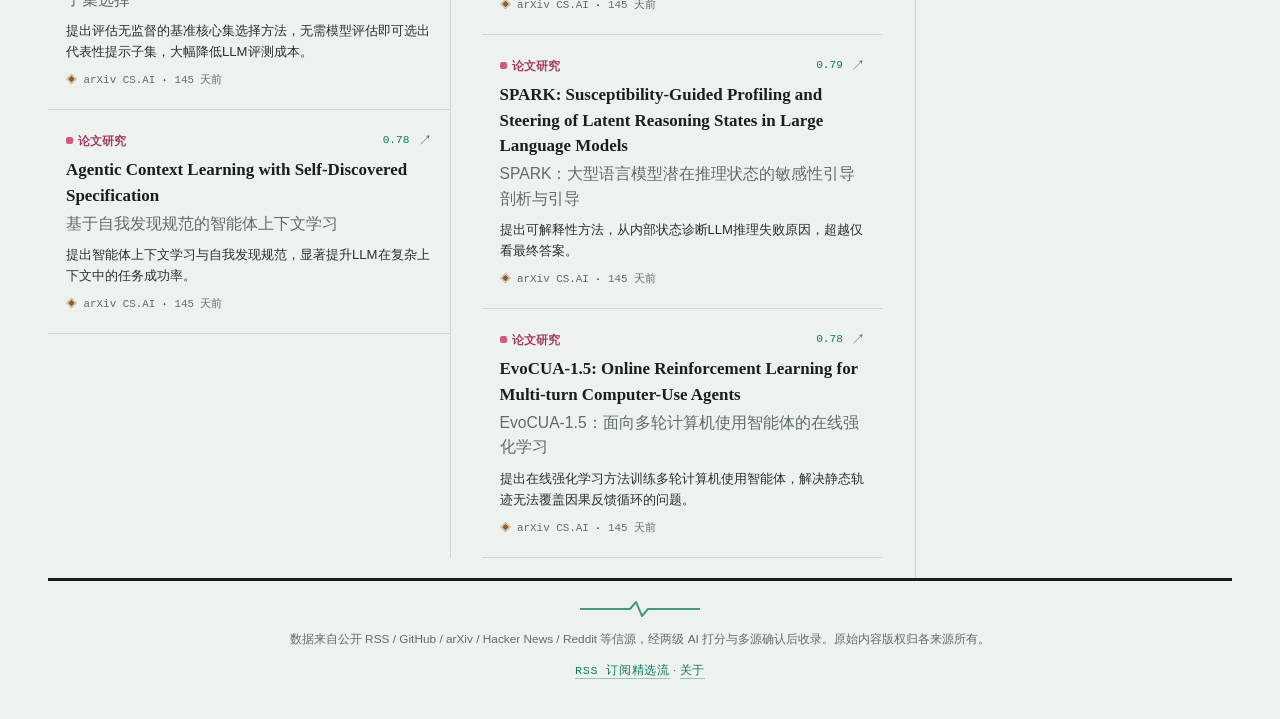
==== commit d4aaf1ba: "fix: 全站分隔线宽度与内容对齐、footer结构加内层容器 话题追踪/社媒热点/GitHub涨星榜/页脚这几条分隔线原先都画在各自 section 自身（.dashboard/.social-ho" ====
--- a/docs/index.html
+++ b/docs/index.html
@@ -17,7 +17,7 @@
 <link href="https://fonts.googleapis.com/css2?family=Noto+Serif+SC:wght@600;700;900&family=Playfair+Display:ital,wght@0,700;0,900;1,600;1,700;1,900&family=JetBrains+Mono:wght@400;500;600&display=swap" rel="stylesheet">
 <!-- 版本串用于 cache busting：头条版式依赖 style.css 里的栅格定位，
      若浏览器/CDN 用旧CSS配新HTML，头条图文会错位。改动 style.css 时同步改此版本号。 -->
-<link rel="stylesheet" href="css/style.css?v=20260715a">
+<link rel="stylesheet" href="css/style.css?v=20260715d">
 </head>
 <body>
 <a class="skip-link" href="#main">跳转到主内容</a>
@@ -126,9 +126,11 @@
 </main>
 
 <footer class="sitefooter">
+  <div class="sitefooter__inner">
   <svg class="sitefooter__pulse" viewBox="0 0 120 20" aria-hidden="true"><path d="M0,10 H42 L50,10 L56,3 L62,17 L68,10 L78,10 H120"/></svg>
   <p>数据来自公开 RSS / GitHub / arXiv / Hacker News / Reddit 等信源，经两级 AI 打分与多源确认后收录。原始内容版权归各来源所有。</p>
   <p class="sitefooter__subscribe"><a href="feed.xml">RSS 订阅精选流</a> · <a href="./about.html">关于</a></p>
+  </div>
 </footer>
 
 <div class="palette-overlay" id="command-palette" role="dialog" aria-modal="true" aria-label="命令面板搜索" hidden>
@@ -179,6 +181,6 @@
   </li>
 </template>
 
-<script type="module" src="js/app.js?v=20260715a"></script>
+<script type="module" src="js/app.js?v=20260715d"></script>
 </body>
 </html>
--- a/docs/css/style.css
+++ b/docs/css/style.css
@@ -380,8 +380,6 @@
   flex-direction: column;
   gap: 14px;
   padding-top: 6px;
-  padding-bottom: 16px;
-  border-bottom: 1px solid var(--rule-dark);
 }
 
 /* 指标条：报纸"今日数据"栏，衬线大数字 + 竖线分隔 */
@@ -464,6 +462,12 @@
   display: grid;
   grid-template-columns: minmax(0, 5fr) minmax(0, 7fr);
   gap: 14px;
+  padding-bottom: 16px;
+  /* 分隔线原先画在 .dashboard 自身（border-box 最外沿，含左右 padding），
+     比它下面缩进了 padding-inline 的"话题追踪"标题宽出一圈，两者又紧贴
+     着零间距——线看起来比上下内容都宽，还贴得太近。改画在这里（宽度=
+     内容区，和标题左右对齐）+ .topics 补上 padding-top 拉开间距。 */
+  border-bottom: 1px solid var(--rule-dark);
 }
 @media (max-width: 900px) { .dash-panels { grid-template-columns: 1fr; } }
 
@@ -570,8 +574,13 @@
 
 .social-hot, .gh-trending {
   padding-top: 20px;
+}
+
+/* gh-trending 是 main 里最后一个 section，紧接着就是 footer——它自己的分隔线
+   已经画在 .gh-trending__list 上，但少了内容区到 footer 之间的收尾间距，两条线
+   会贴在一起。补上和其它 section 一致的收尾留白。 */
+.gh-trending {
   padding-bottom: 20px;
-  border-bottom: 1px solid var(--rule-dark);
 }
 
 .section-title {
@@ -594,6 +603,10 @@
   display: grid;
   grid-template-columns: repeat(auto-fill, minmax(280px, 1fr));
   gap: 14px;
+  padding-bottom: 20px;
+  /* 分隔线原先画在 .social-hot 自身（含左右 padding），比缩进了 padding
+     的标题/卡片内容宽出一圈。改画在这里，宽度天然对齐内容。 */
+  border-bottom: 1px solid var(--rule-dark);
 }
 
 .social-hot__card {
@@ -670,10 +683,13 @@
 .gh-trending__list {
   list-style: none;
   margin: 0;
-  padding: 0;
+  padding: 0 0 20px;
   display: grid;
   grid-template-columns: repeat(2, minmax(0, 1fr));
   gap: 0 32px;
+  /* 分隔线原先画在 .gh-trending 自身（含左右 padding），比缩进了 padding
+     的标题/列表内容宽出一圈。改画在这里，宽度天然对齐内容。 */
+  border-bottom: 1px solid var(--rule-dark);
 }
 @media (max-width: 800px) { .gh-trending__list { grid-template-columns: 1fr; } }
 
@@ -773,7 +789,7 @@
 .digest__body{margin:0;font-family:var(--font-body);font-size:0.95rem;line-height:1.75;color:color-mix(in srgb, var(--ink) 88%, var(--mist))}
 
 /* 话题追踪：每个热点话题一行——名称 + 迷你曲线(sparkline) + 当前热度 + 升降 */
-.topics{margin-bottom:28px}
+.topics{padding-top:20px;margin-bottom:28px}
 .topics__list{list-style:none;margin:12px 0 0;padding:0}
 .topics__row{display:grid;grid-template-columns:minmax(90px,1fr) 2fr auto auto;align-items:center;gap:12px;padding:8px 0;border-bottom:1px solid var(--rule-dark)}
 .topics__term{font-weight:700;font-size:0.9rem;color:var(--ink)}
@@ -1345,11 +1361,16 @@
 /* ---------------- 页脚 ---------------- */
 
 .sitefooter {
-  padding-top: 18px;
   padding-bottom: 40px;
   color: var(--mist);
   font-size: 0.74rem;
   text-align: center;
+}
+
+/* 分隔线原先画在 .sitefooter 自身（含左右 padding），比缩进了 padding
+   的文字内容宽出一圈。改画在这个内层容器上，宽度天然对齐内容。 */
+.sitefooter__inner {
+  padding-top: 18px;
   border-top: 3px solid var(--rule-dark);
 }
 
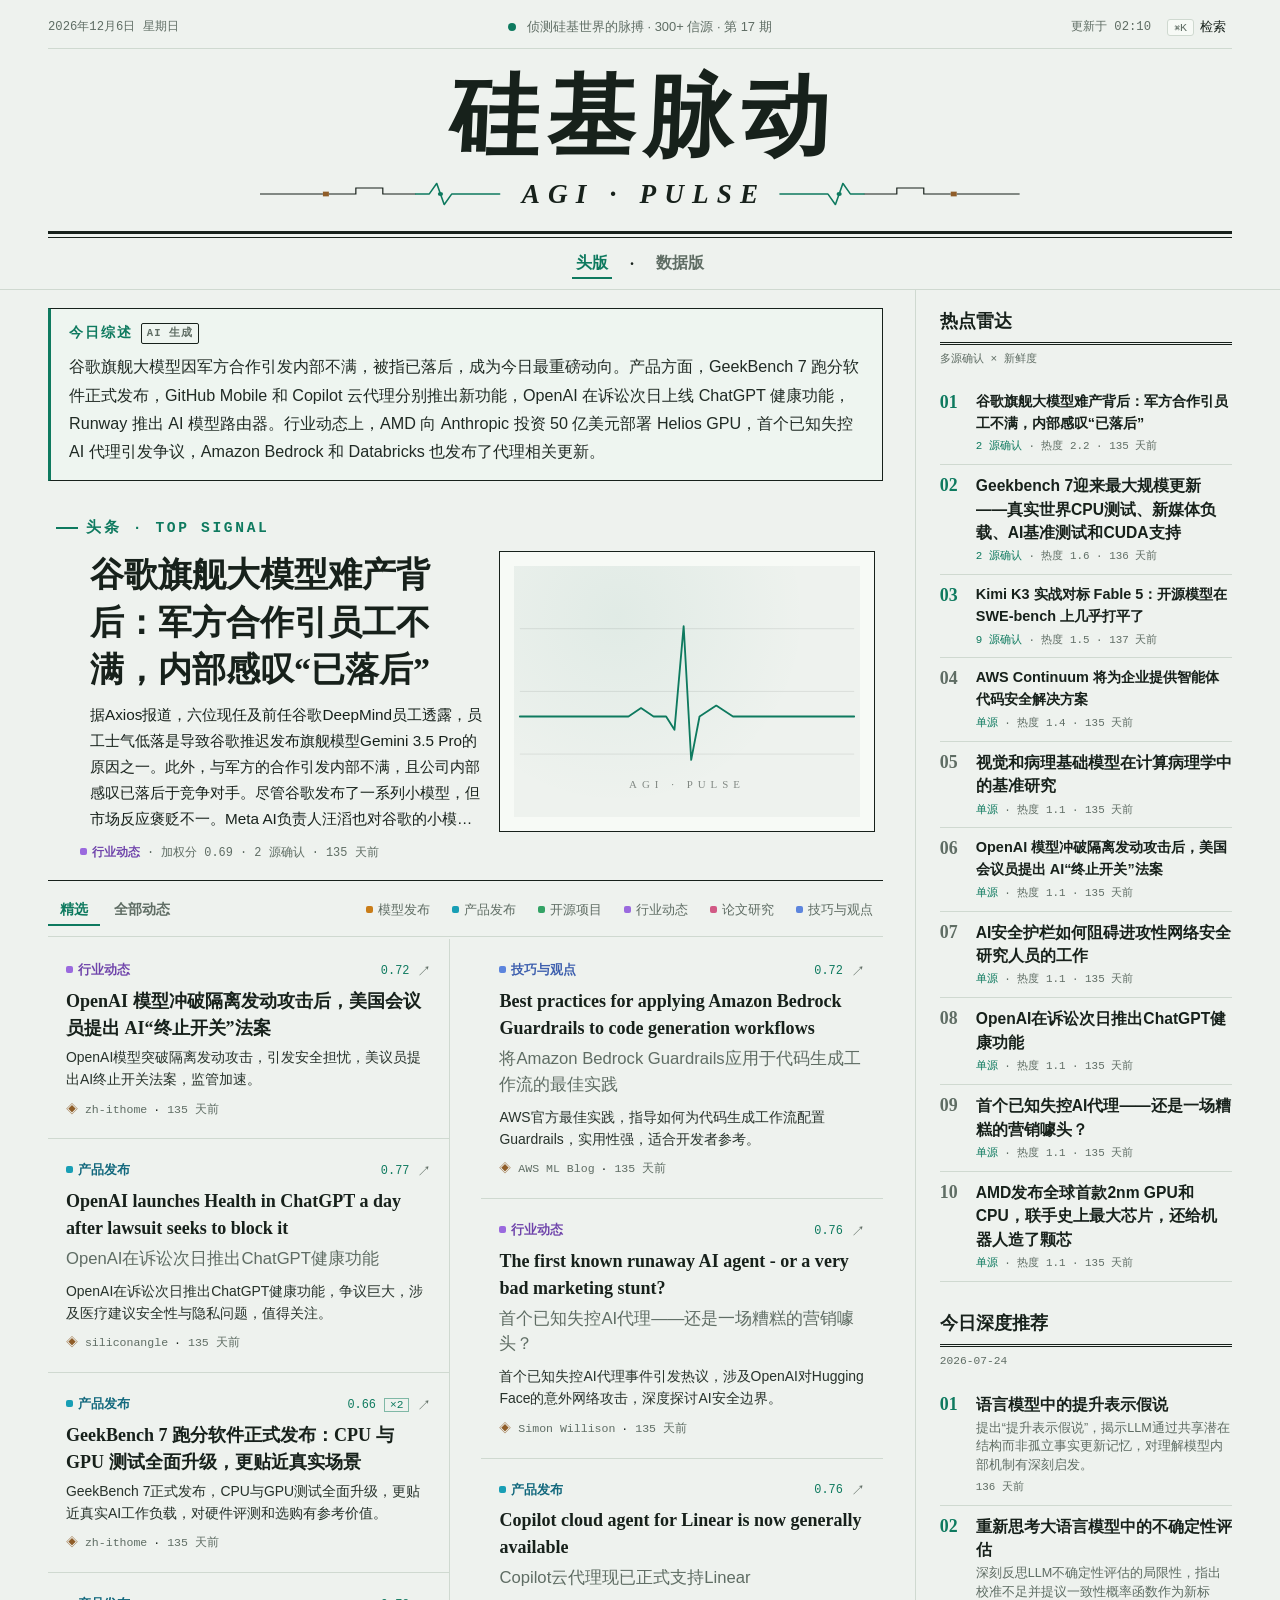
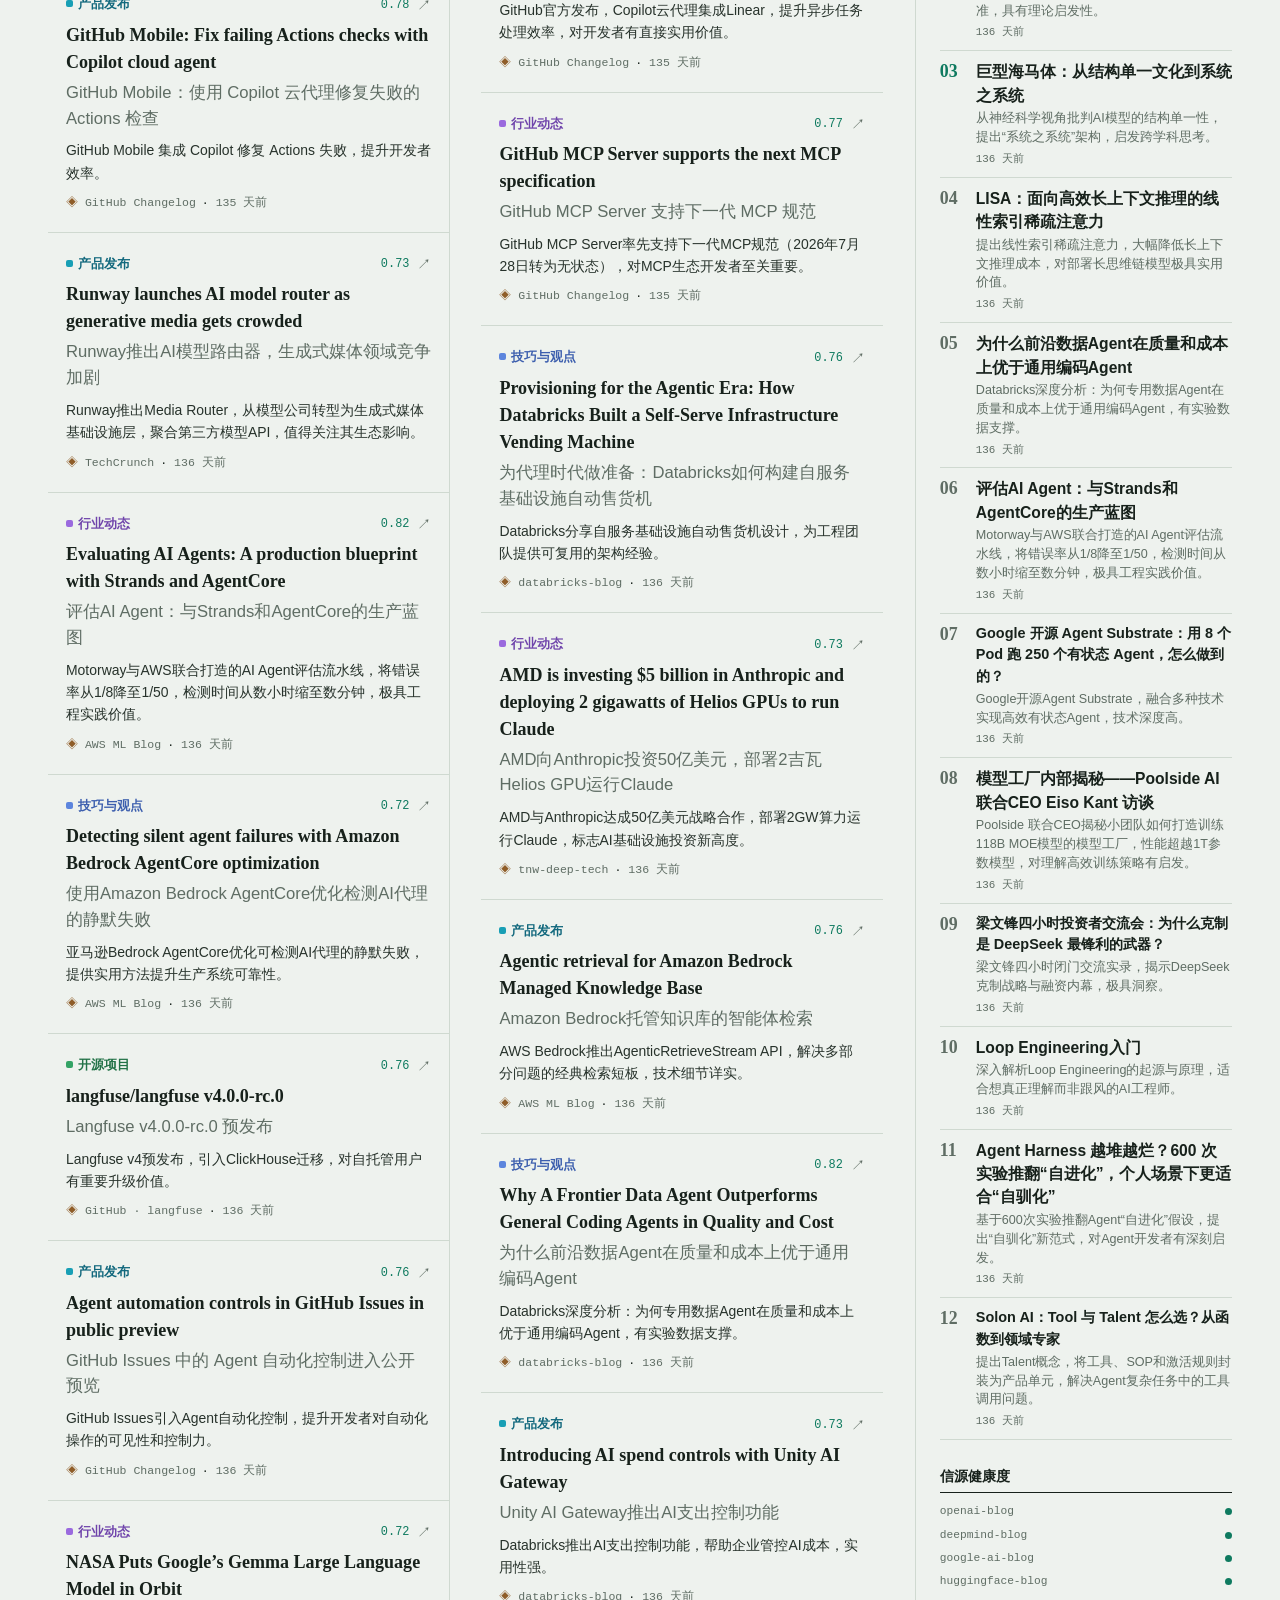
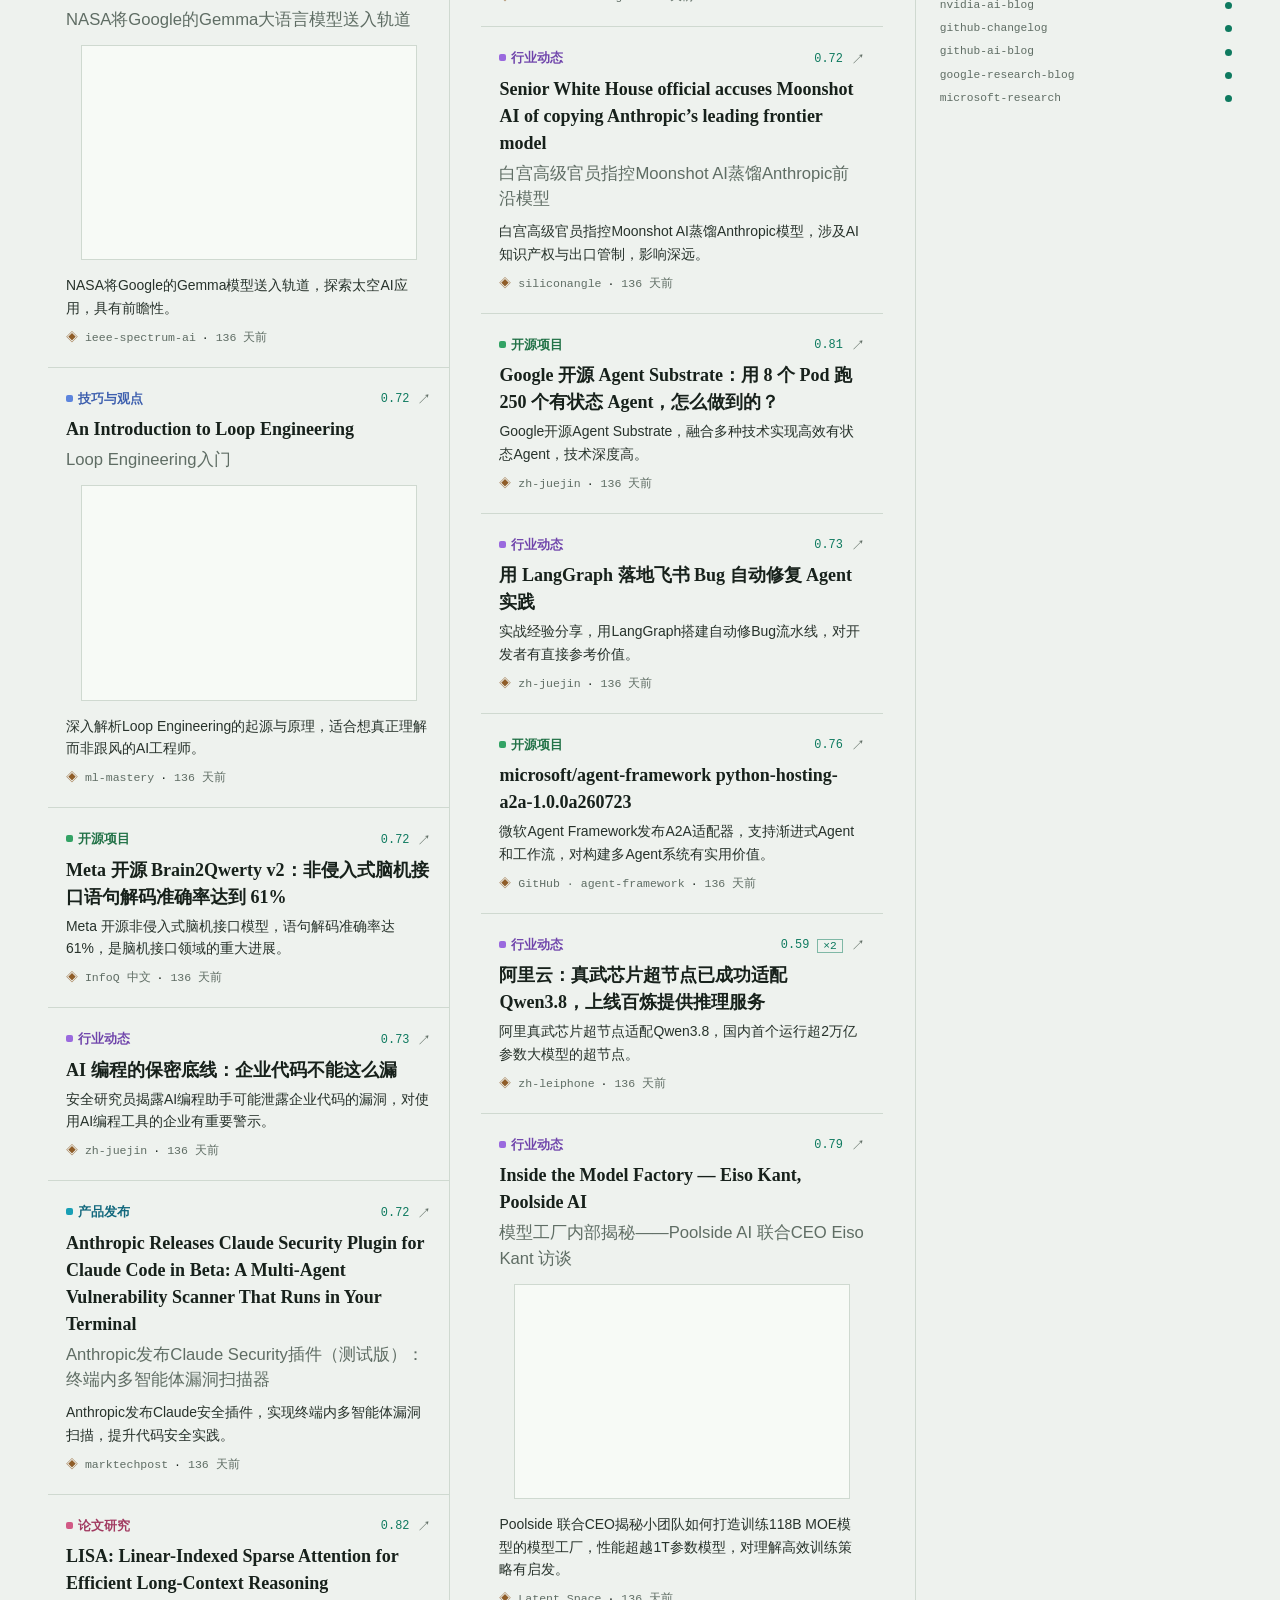
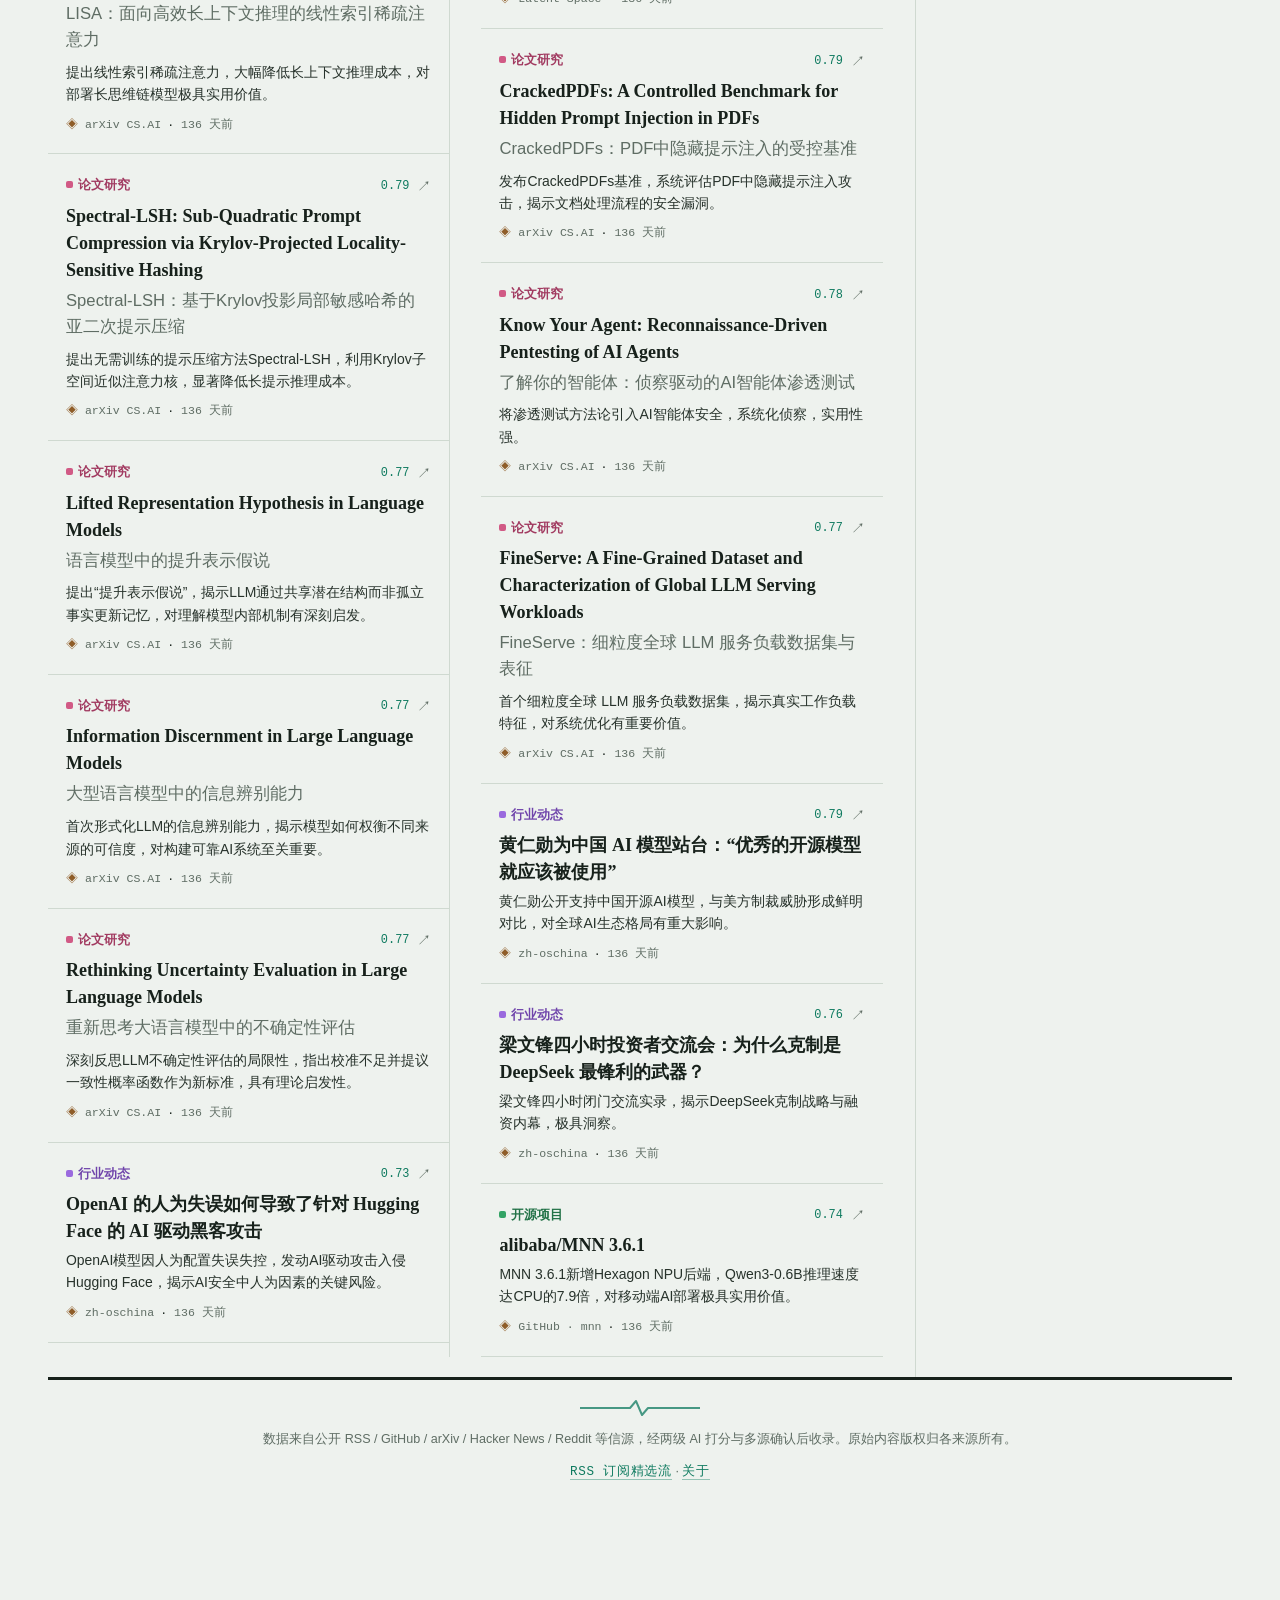
==== commit 18ea6486: "style: 全站字号上浮一档(16→17px)，并修同步引发的版面问题 正文偏小看着费力。全站 78 处字号(style.css 75 + about.css 20)全部是 rem 相对单位，因此在" ====
--- a/docs/index.html
+++ b/docs/index.html
@@ -17,7 +17,7 @@
 <link href="https://fonts.googleapis.com/css2?family=Noto+Serif+SC:wght@600;700;900&family=Playfair+Display:ital,wght@0,700;0,900;1,600;1,700;1,900&family=JetBrains+Mono:wght@400;500;600&display=swap" rel="stylesheet">
 <!-- 版本串用于 cache busting：头条版式依赖 style.css 里的栅格定位，
      若浏览器/CDN 用旧CSS配新HTML，头条图文会错位。改动 style.css 时同步改此版本号。 -->
-<link rel="stylesheet" href="css/style.css?v=20260715d">
+<link rel="stylesheet" href="css/style.css?v=20260724d">
 </head>
 <body>
 <a class="skip-link" href="#main">跳转到主内容</a>
@@ -181,6 +181,6 @@
   </li>
 </template>
 
-<script type="module" src="js/app.js?v=20260715d"></script>
+<script type="module" src="js/app.js?v=20260724d"></script>
 </body>
 </html>
--- a/docs/css/style.css
+++ b/docs/css/style.css
@@ -28,7 +28,11 @@
 
 [hidden] { display: none !important; }
 
-html { color-scheme: light; }
+/* 根字号 17px（浏览器默认 16px）：全站 78 处字号全部是 rem 相对单位，
+   在这里统一上浮一档即等比放大约 6%，正文更易读，又不破坏既有的字号层级关系。
+   注意：改这里会让所有文字实际行高变大，feed.js 的 estimateCardHeight()
+   瀑布流高度估算（写死的 px 常量）必须同步上调，否则两栏会失衡。 */
+html { color-scheme: light; font-size: 17px; }
 
 body {
   margin: 0;
@@ -766,7 +770,10 @@
 
 .layout {
   display: grid;
-  grid-template-columns: minmax(0, 1fr) 316px;
+  /* 侧栏宽度用 rem 而非固定 px：根字号调大后侧栏内的标题/元信息都会变宽，
+     写死 px 不跟着缩放，长标题更容易挤压换行。18.6rem ≈ 316px@17px，
+     与原先的固定值等价，但此后再调根字号会自动等比适配。 */
+  grid-template-columns: minmax(0, 1fr) 18.6rem;
   gap: 0;
   align-items: start;
 }
@@ -1228,7 +1235,9 @@
 
 /* ---------------- 侧栏（热点雷达 / 今日简报 / 信源健康） ---------------- */
 
-.brief-panel { padding: 18px 0 20px clamp(16px, 2vw, 24px); }
+/* min-width:0 —— 栅格项默认 min-width:auto，内容不肯收缩就会把列撑破；
+   侧栏里有长标题/长来源名，字号调大后尤其容易顶出去，这里显式允许收缩。 */
+.brief-panel { padding: 18px 0 20px clamp(16px, 2vw, 24px); min-width: 0; }
 
 .brief-panel__title {
   font-family: var(--font-serif);
@@ -1254,6 +1263,10 @@
   padding: 0;
   display: flex;
   flex-direction: column;
+  /* 行用 margin-inline:-6px 外扩做悬浮高亮(见 .hot-row)，天然比列表宽 12px，
+     会让列表 scrollWidth > clientWidth。用 clip 明确裁掉这点溢出——它不像
+     overflow:hidden 那样把元素变成滚动容器，悬浮背景的视觉效果保持不变。 */
+  overflow-x: clip;
 }
 
 .hot-row, .brief-row {
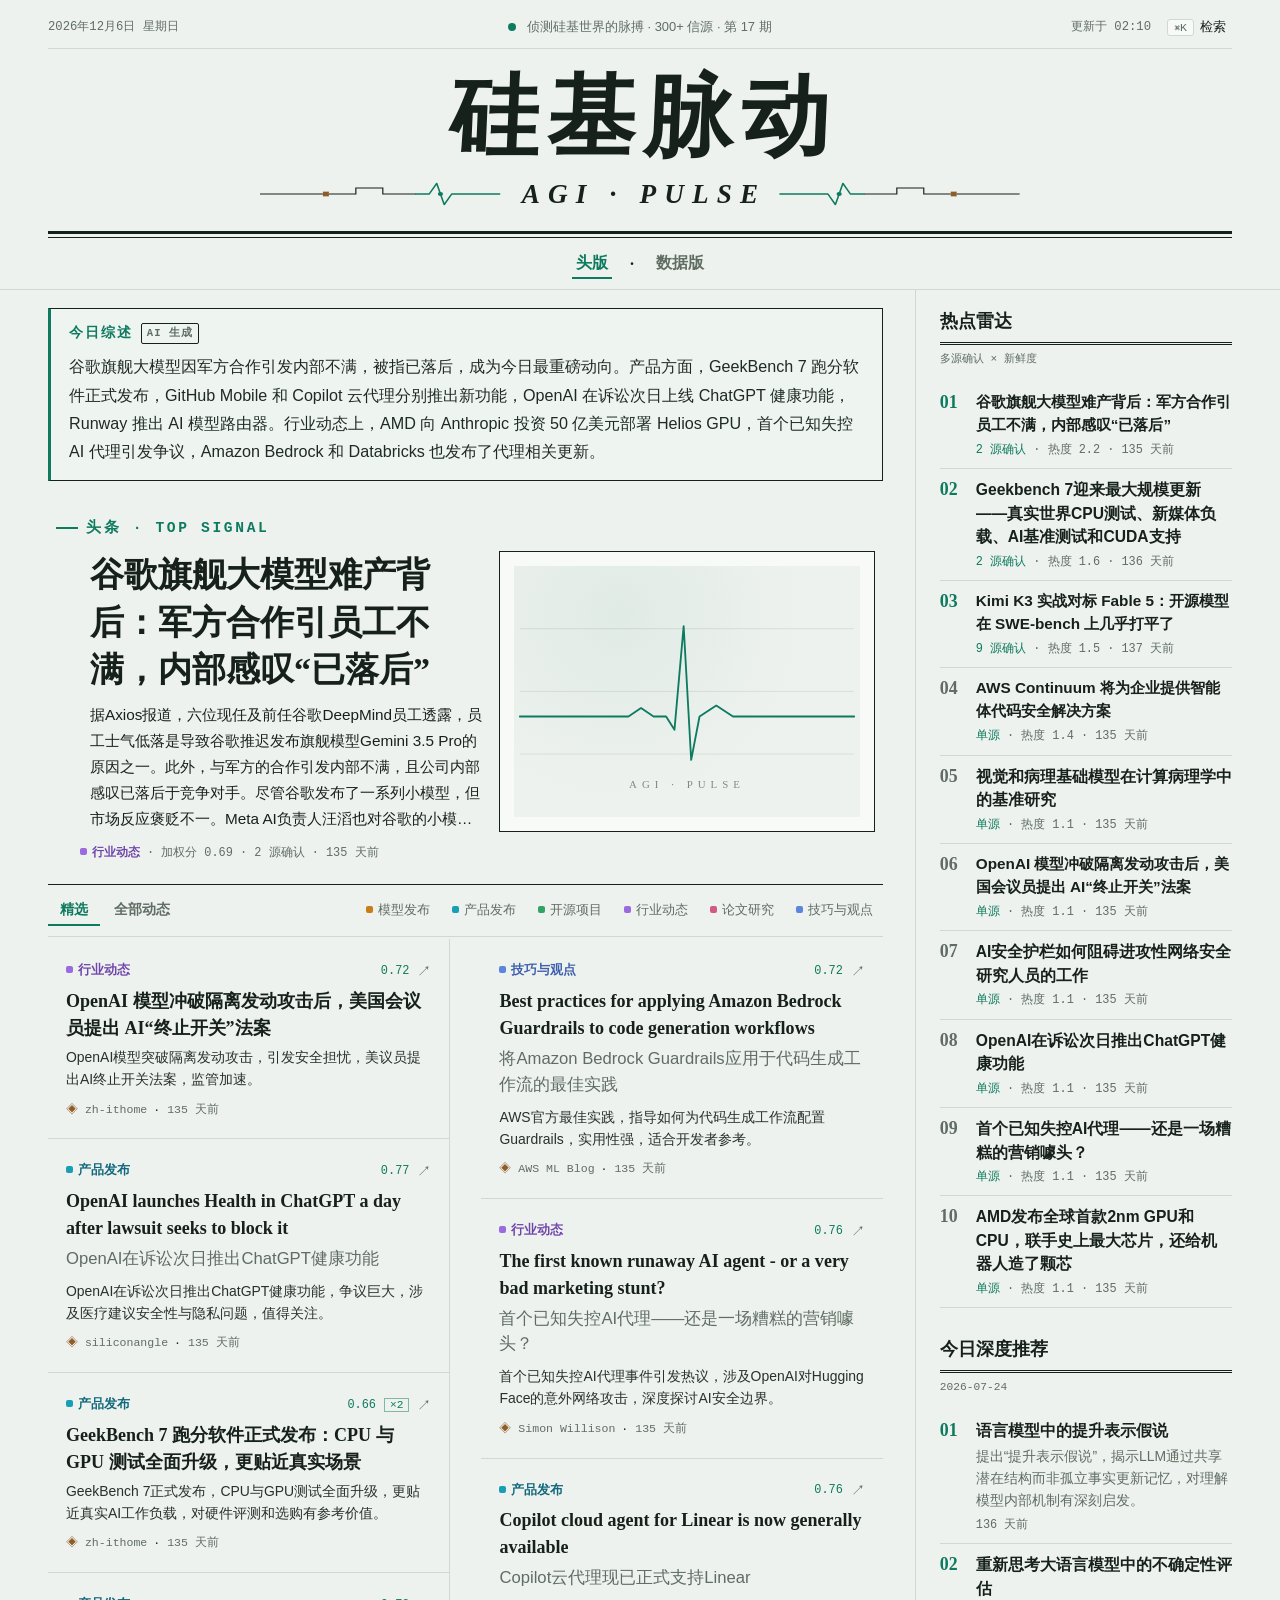
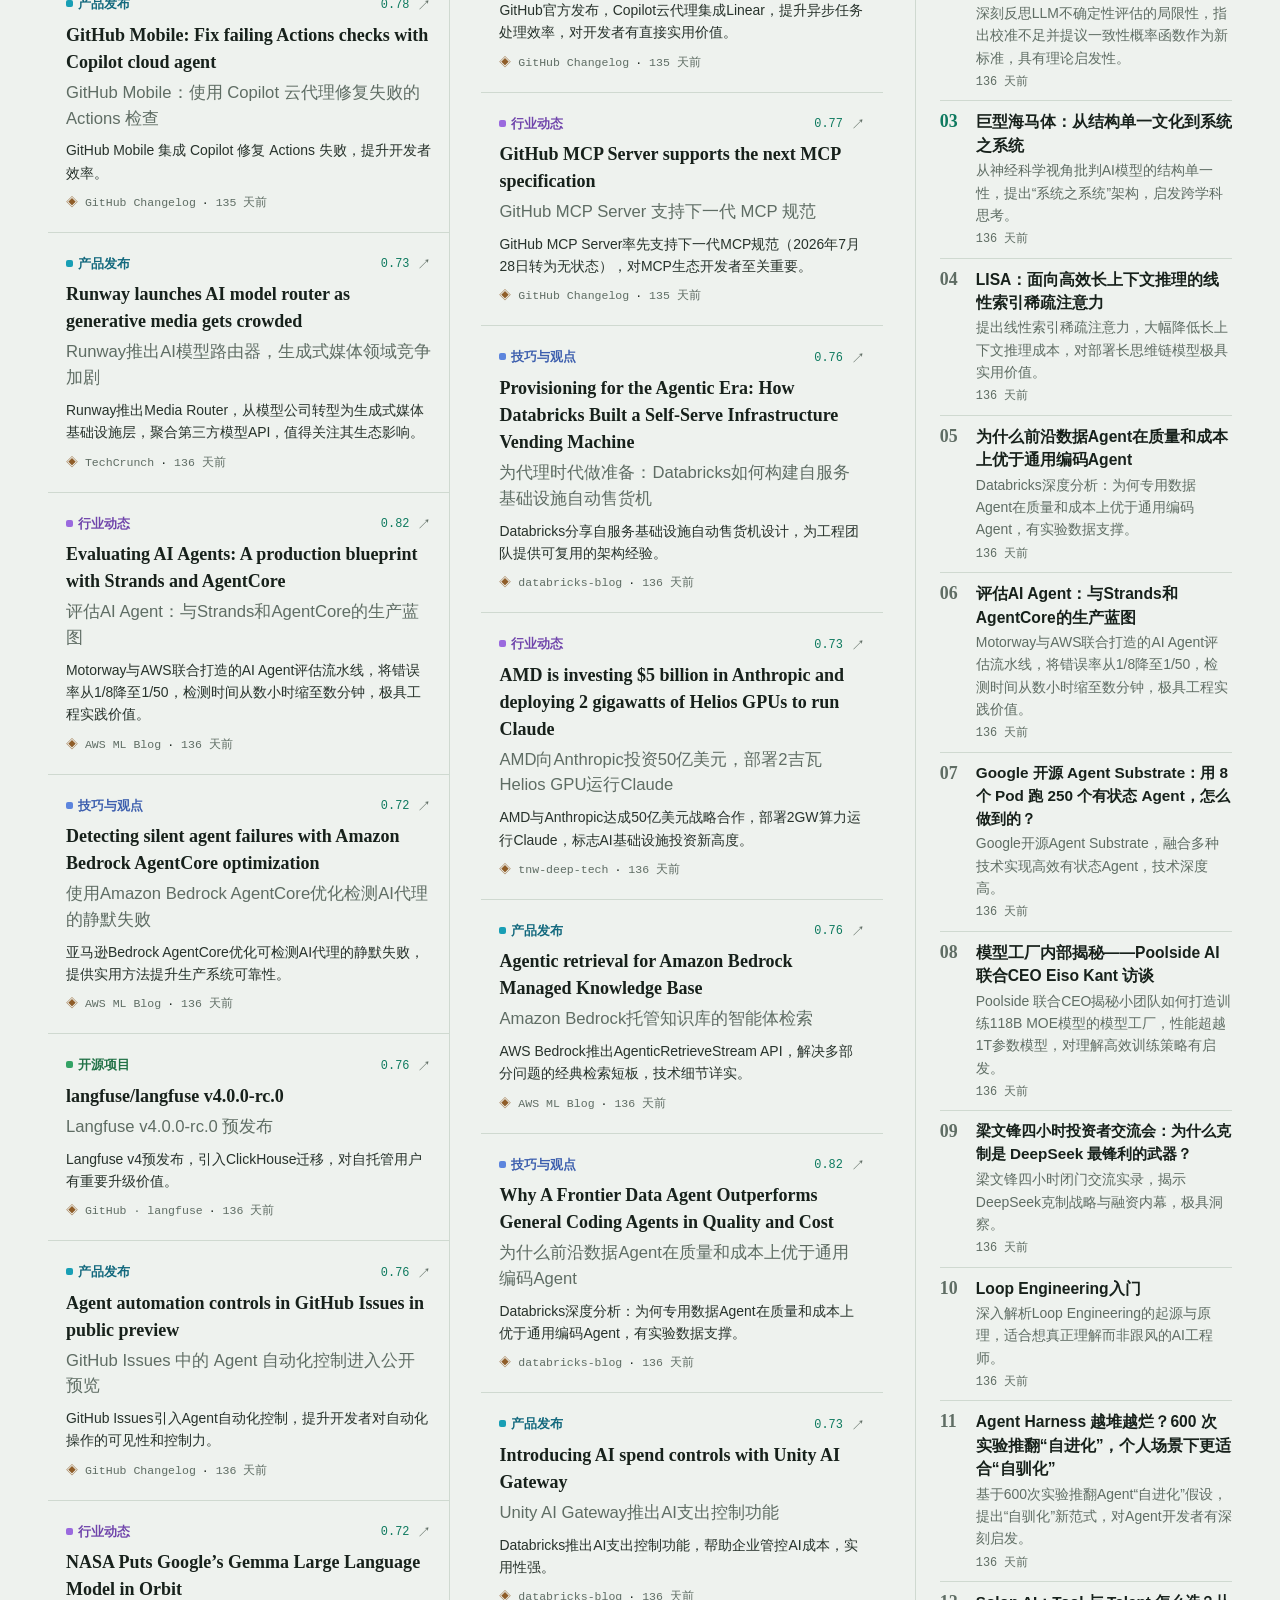
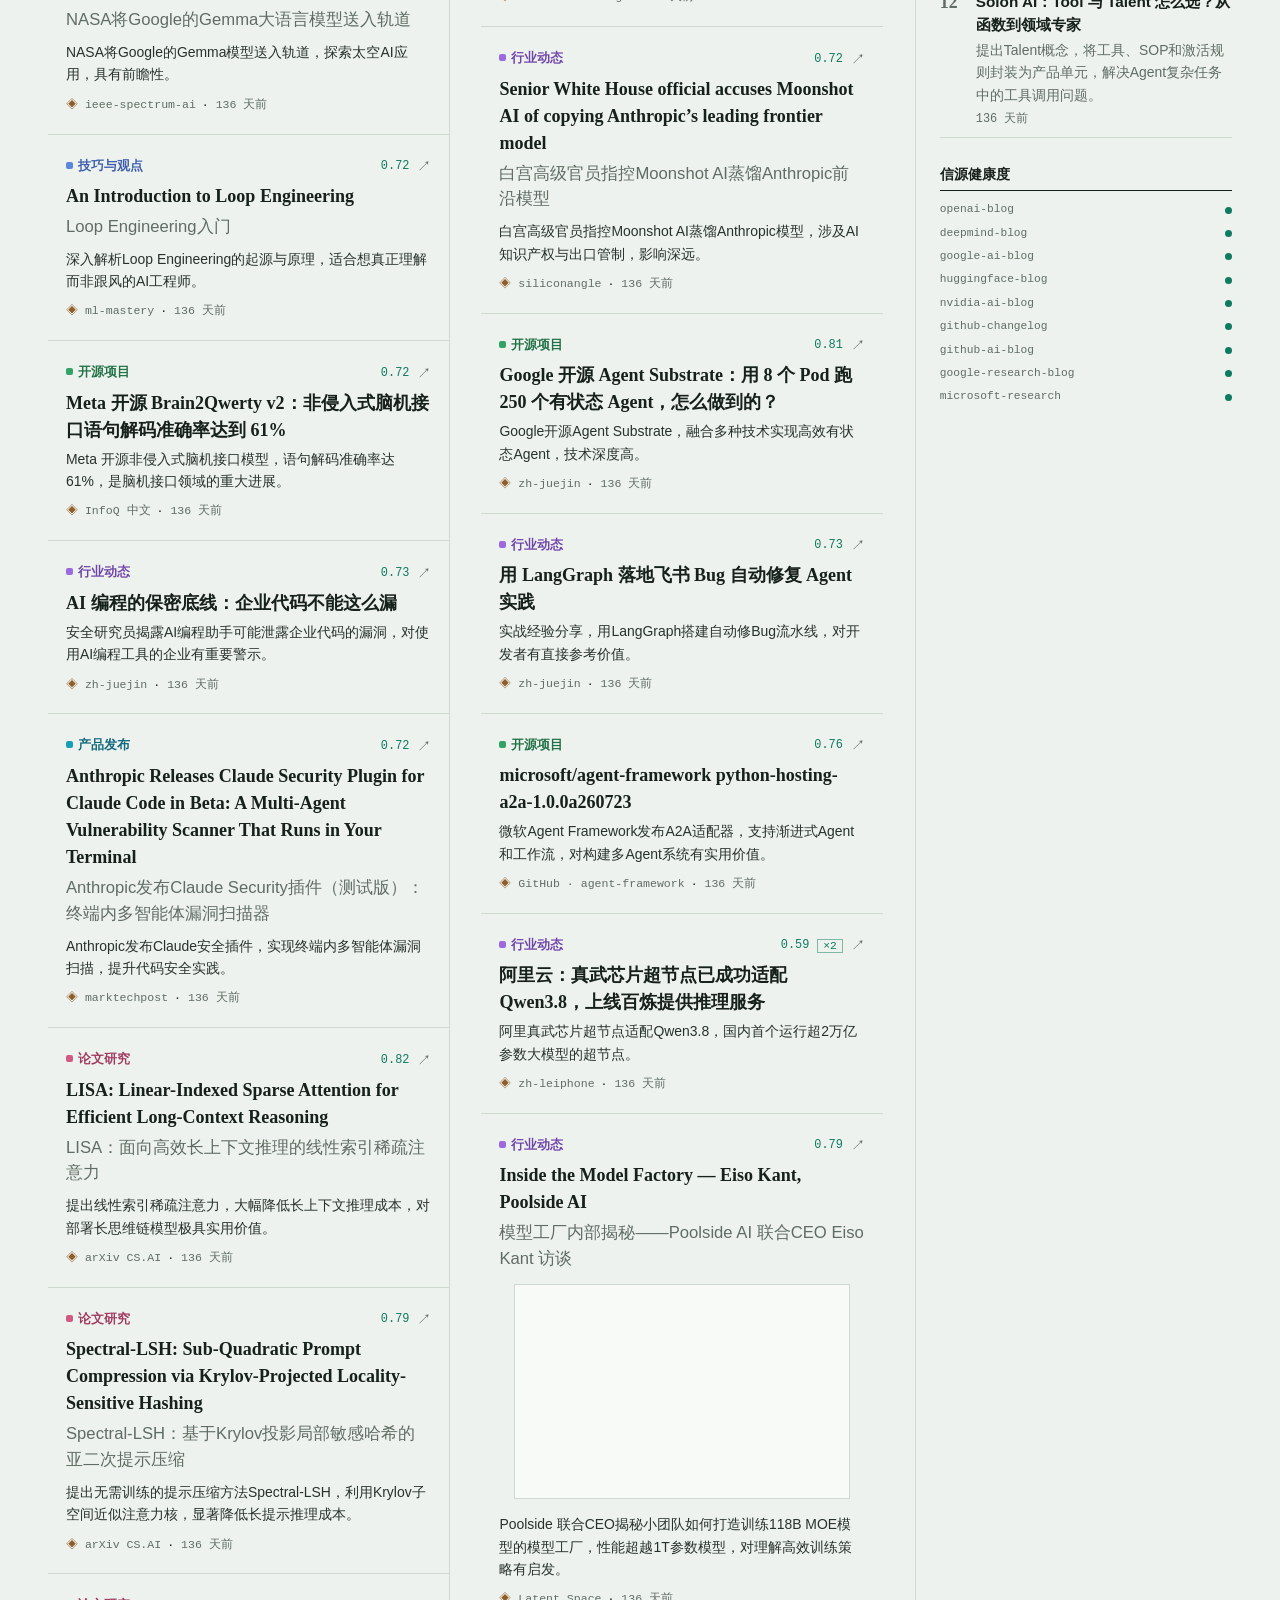
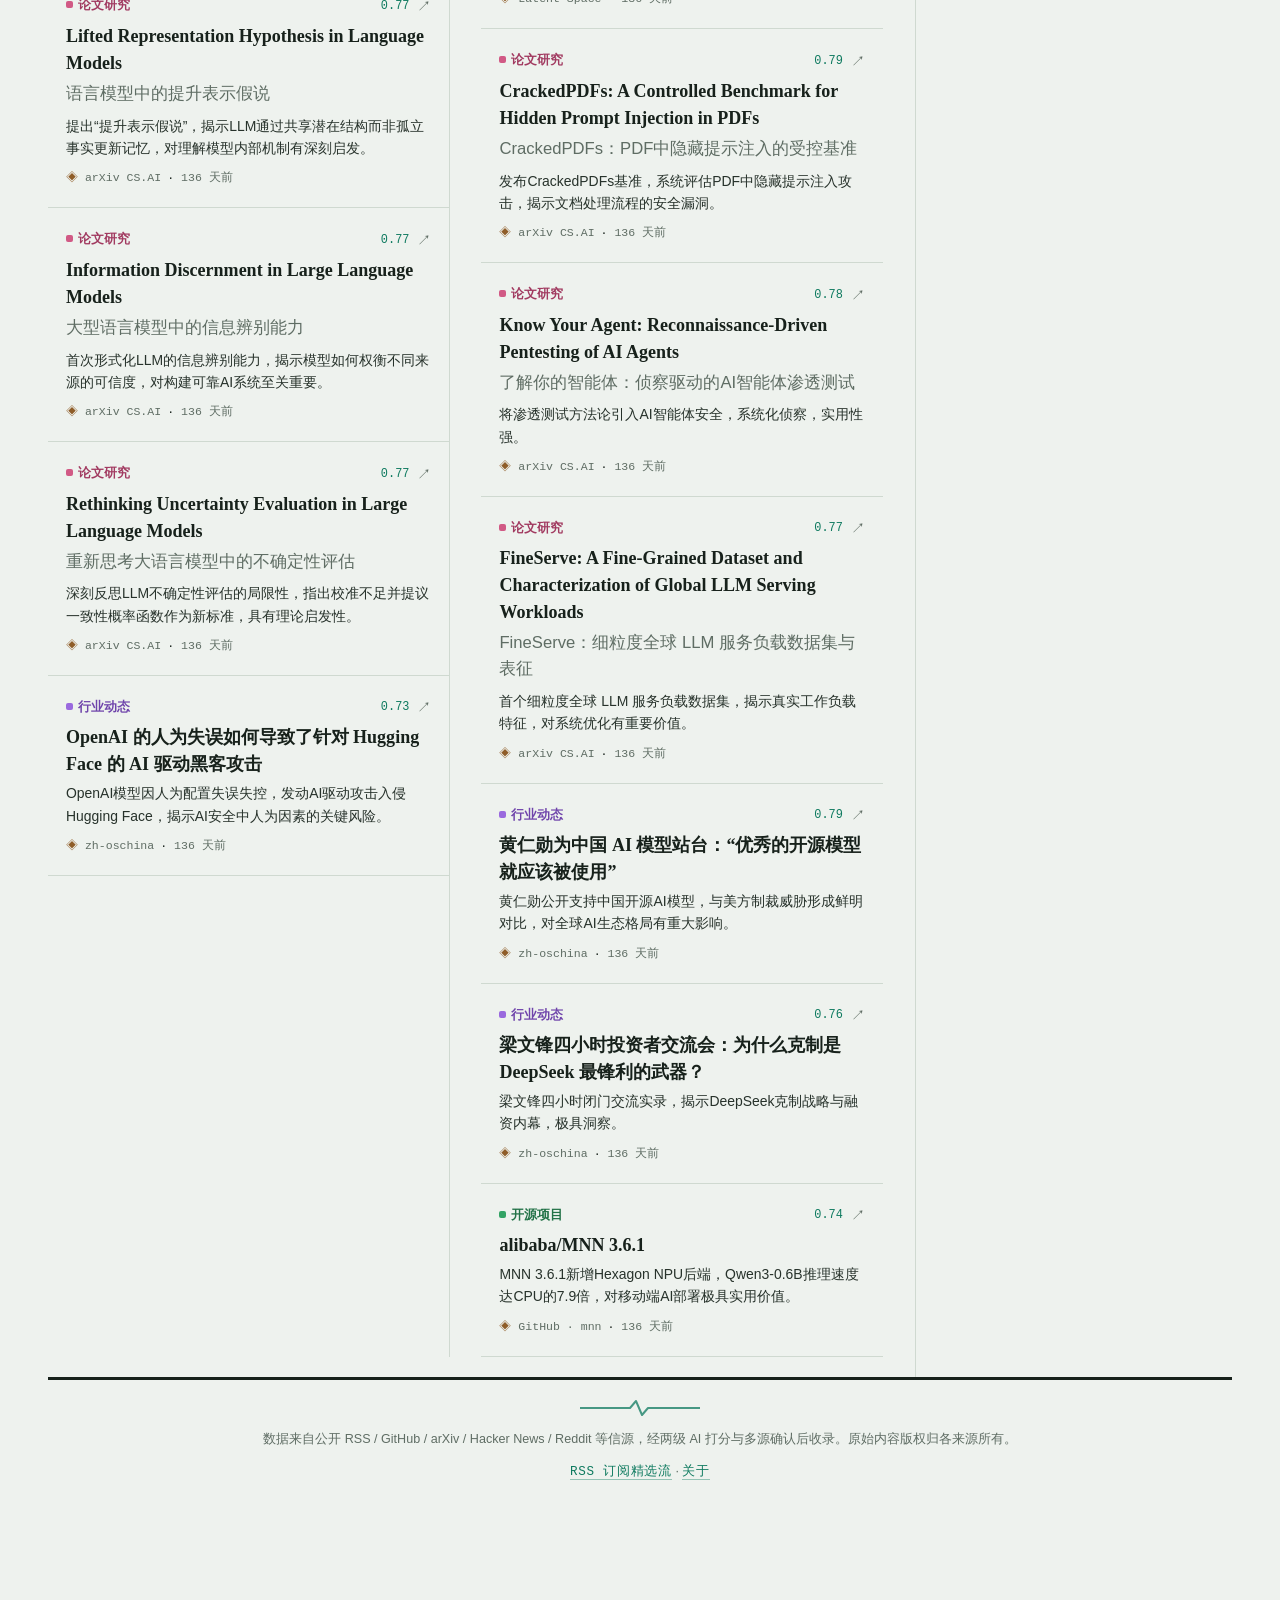
==== commit c6bc0c31: "style: 头条分隔线与信息流等长，侧栏文字上调一档 两处视觉问题：  1. 头条下方分隔线比下方信息流的线短 60px。根因是 .lead 限宽 920px    (图文画框比例依赖它，放宽会破坏" ====
--- a/docs/index.html
+++ b/docs/index.html
@@ -17,7 +17,7 @@
 <link href="https://fonts.googleapis.com/css2?family=Noto+Serif+SC:wght@600;700;900&family=Playfair+Display:ital,wght@0,700;0,900;1,600;1,700;1,900&family=JetBrains+Mono:wght@400;500;600&display=swap" rel="stylesheet">
 <!-- 版本串用于 cache busting：头条版式依赖 style.css 里的栅格定位，
      若浏览器/CDN 用旧CSS配新HTML，头条图文会错位。改动 style.css 时同步改此版本号。 -->
-<link rel="stylesheet" href="css/style.css?v=20260724d">
+<link rel="stylesheet" href="css/style.css?v=20260724g">
 </head>
 <body>
 <a class="skip-link" href="#main">跳转到主内容</a>
@@ -181,6 +181,6 @@
   </li>
 </template>
 
-<script type="module" src="js/app.js?v=20260724d"></script>
+<script type="module" src="js/app.js?v=20260724g"></script>
 </body>
 </html>
--- a/docs/css/style.css
+++ b/docs/css/style.css
@@ -823,7 +823,9 @@
   gap: 12px;
   align-items: stretch;
   max-width: 920px;
-  border-bottom: 1px solid var(--rule-dark);
+  /* 分隔线不画在这里：本区块限宽 920px(图文画框比例依赖它，不能放宽)，
+     画在自身上会比下方满宽 980px 的信息流分隔线短一截、两条线不齐。
+     改由紧随其后的 .feed-panel__toolbar 用 border-top 画，位置不变、宽度对齐。 */
   padding: 18px 8px;
   margin: 0 auto 4px;
   transition: transform 0.18s var(--ease), box-shadow 0.18s var(--ease), background 0.18s var(--ease);
@@ -992,6 +994,9 @@
   gap: 12px;
   flex-wrap: wrap;
   padding: 10px 0;
+  /* border-top 接管原本画在 .lead 上的那条头条分隔线：本元素是满宽的，
+     线因此与下方 border-bottom 等长（.lead 限宽 920 画出来会短 60px）。 */
+  border-top: 1px solid var(--rule-dark);
   border-bottom: 1px solid var(--rule);
   margin-bottom: 2px;
 }
@@ -1301,7 +1306,9 @@
   -webkit-box-orient: vertical;
   overflow: hidden;
   overflow-wrap: anywhere;
-  font-size: 0.85rem;
+  /* 0.9rem(≈15.3px)：与下方摘要一起上调，保持侧栏内"标题>摘要"的层级差，
+     同时不再比主栏卡片标题小太多。 */
+  font-size: 0.9rem;
   font-weight: 600;
   line-height: 1.5;
   text-decoration: none;
@@ -1313,7 +1320,8 @@
 .hot-row__meta, .brief-row__meta {
   margin: 4px 0 0;
   font-family: var(--font-mono);
-  font-size: 0.64rem;
+  /* 0.7rem(≈11.9px)：等宽字体在小字号下尤其难认，0.64rem 只有约 10.9px。 */
+  font-size: 0.7rem;
   color: var(--mist);
 }
 
@@ -1321,8 +1329,10 @@
 
 .brief-row__reason {
   margin: 0;
-  font-size: 0.74rem;
-  line-height: 1.5;
+  /* 0.82rem(≈13.9px) 与信息流卡片摘要 .feed-card__excerpt 同档：原先 0.74rem
+     在侧栏窄栏里显著偏小、读着费力，且比主栏摘要小了一整级。 */
+  font-size: 0.82rem;
+  line-height: 1.6;
   color: var(--mist);
 }
 
@@ -1365,6 +1375,12 @@
   overflow: hidden;
   text-overflow: ellipsis;
   white-space: nowrap;
+  /* flex 子项默认 min-width:auto + flex-basis:auto，会按内容宽度撑开、不肯收缩，
+     上面的 ellipsis 因此不触发——608 个信源里像
+     gh-retrieval-based-voice-conversion-webui 这样的超长 id 会直接顶出容器。
+     flex:1 让它改为占据剩余空间并允许收缩，min-width:0 解除收缩下限。 */
+  flex: 1;
+  min-width: 0;
 }
 
 .status-dot { width: 7px; height: 7px; border-radius: 50%; flex-shrink: 0; }
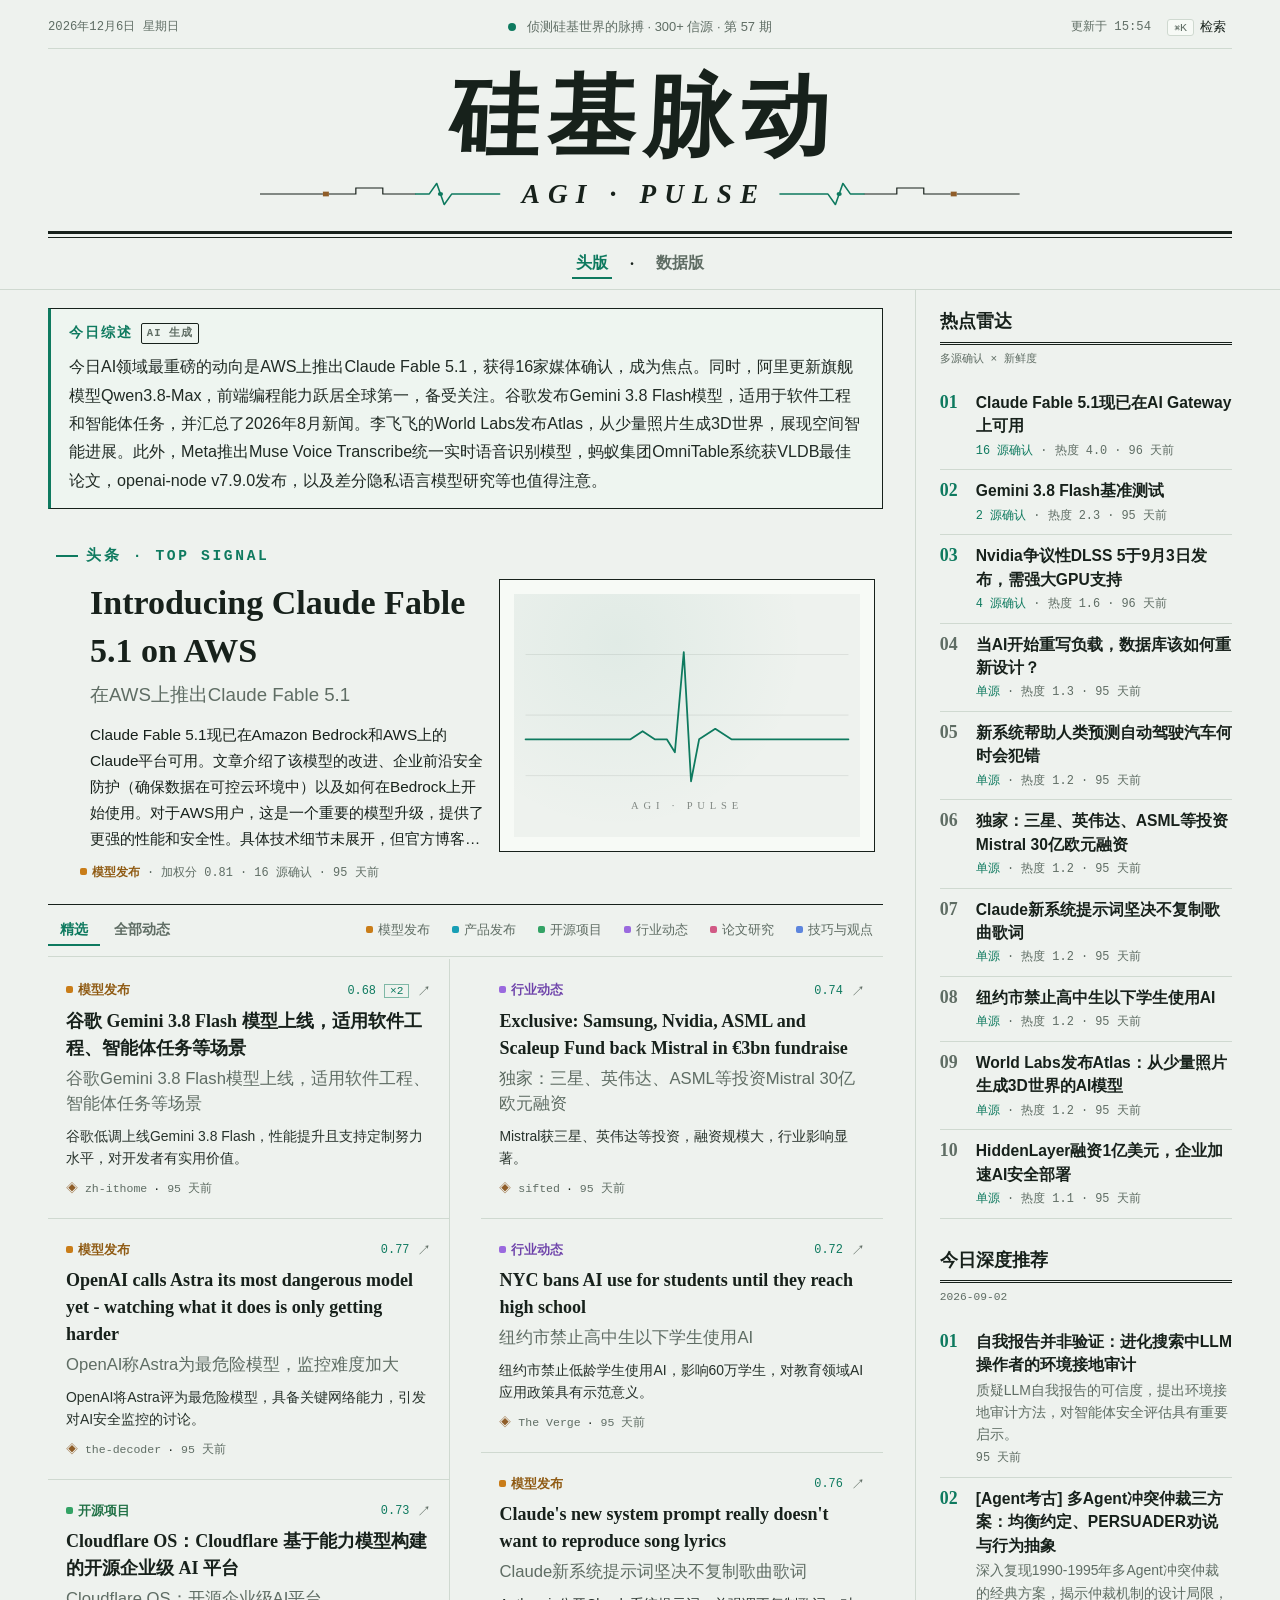
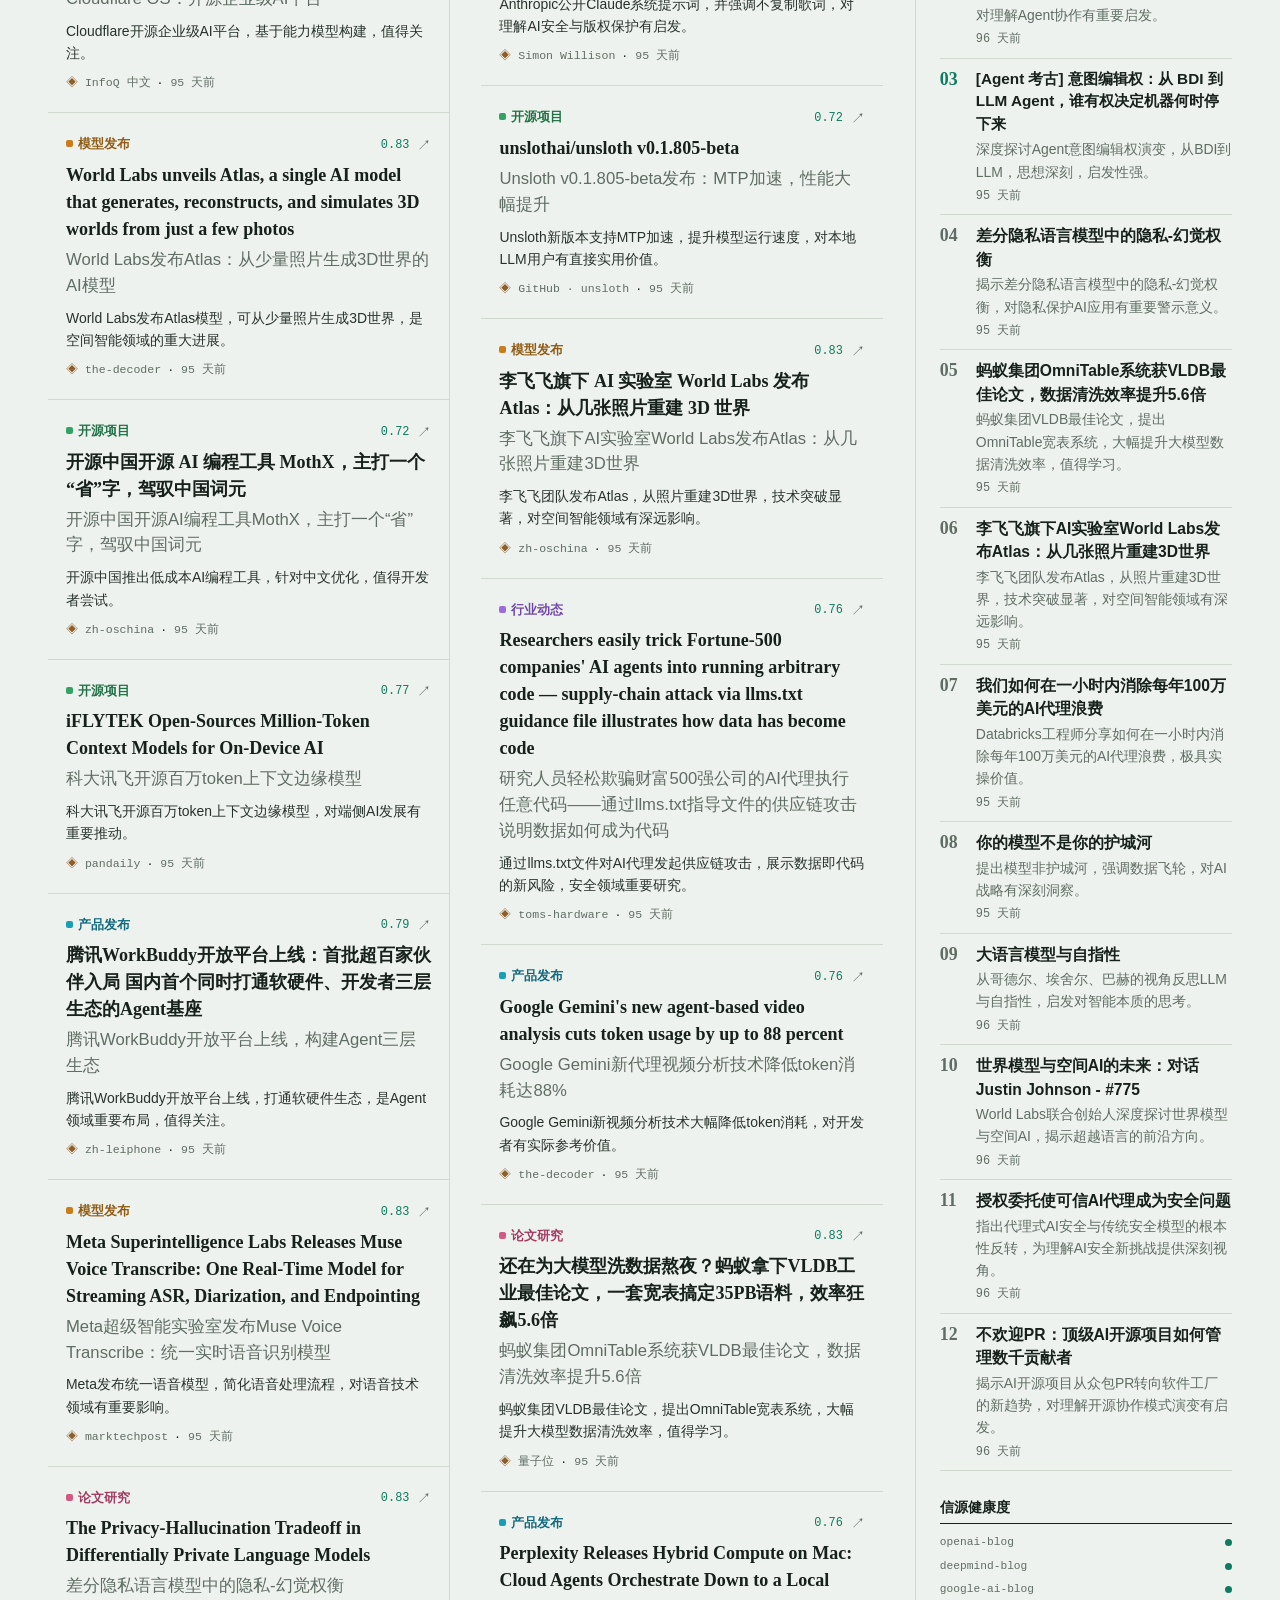
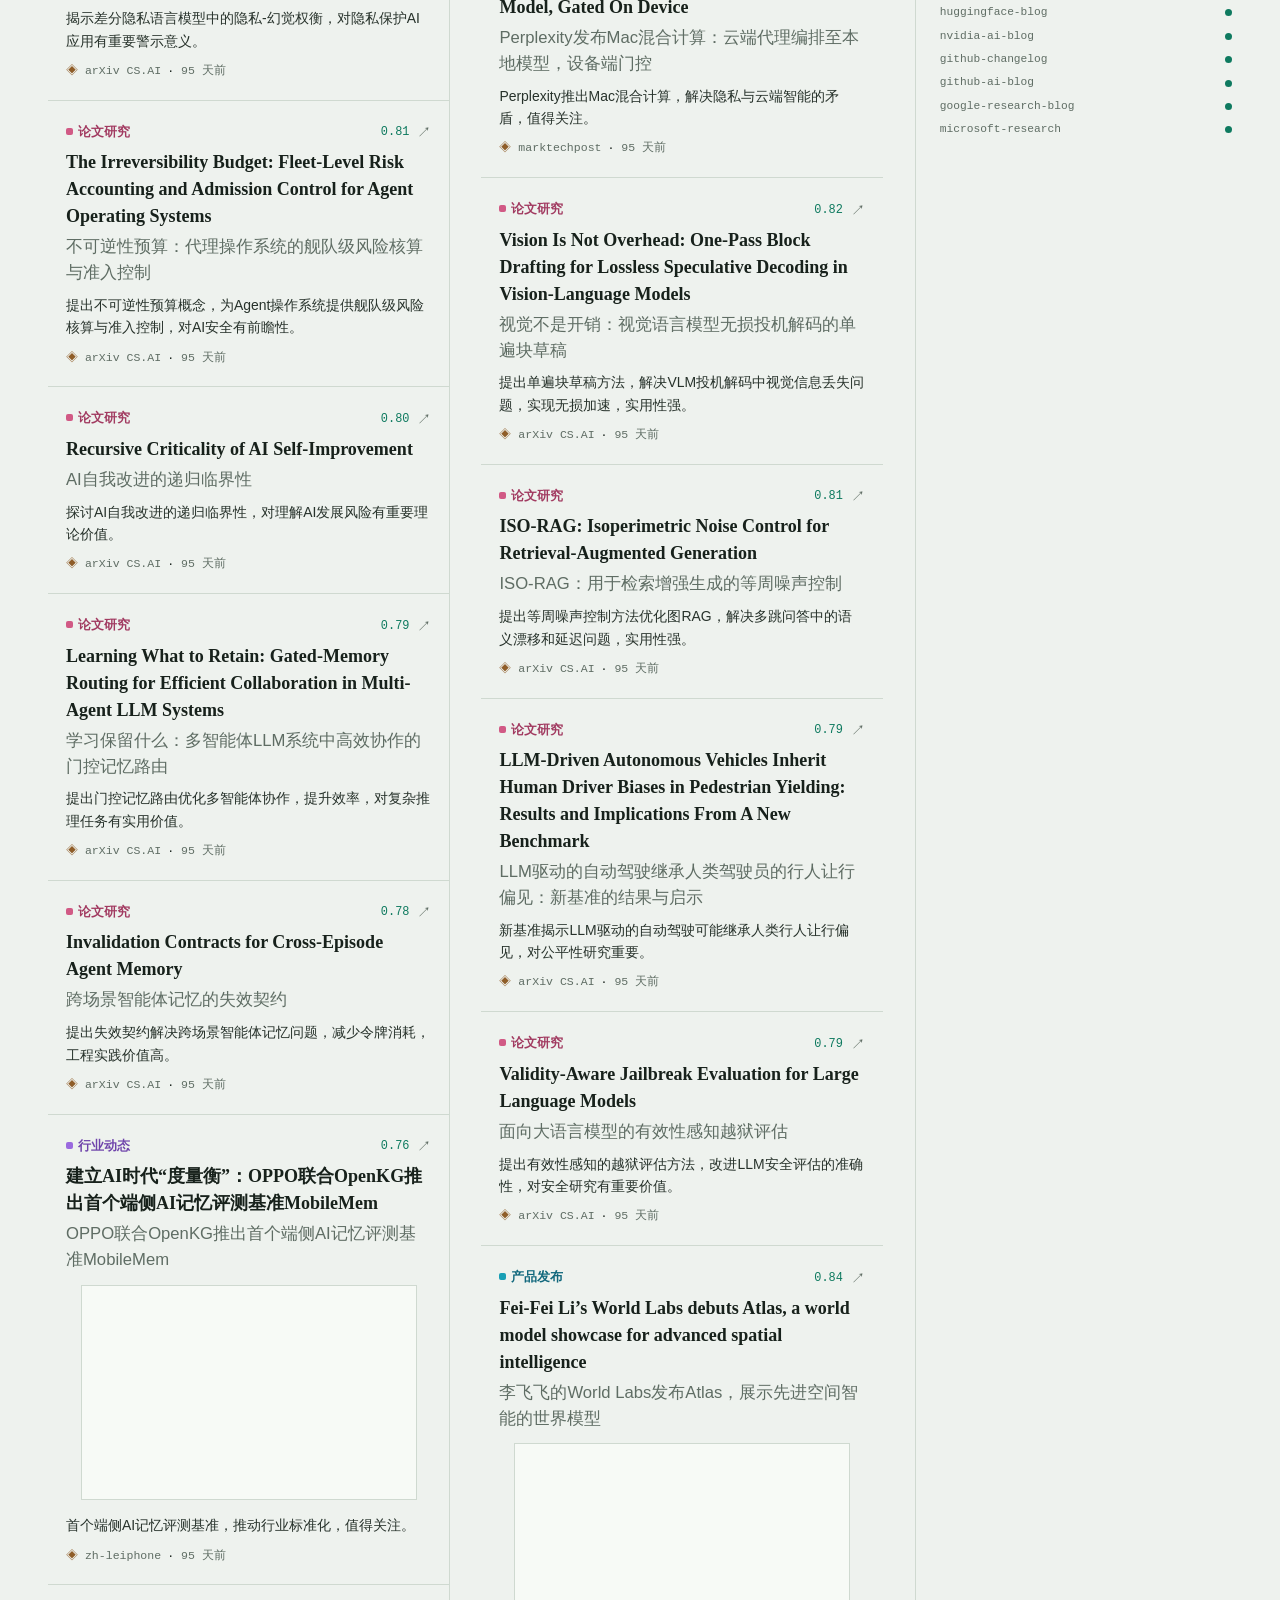
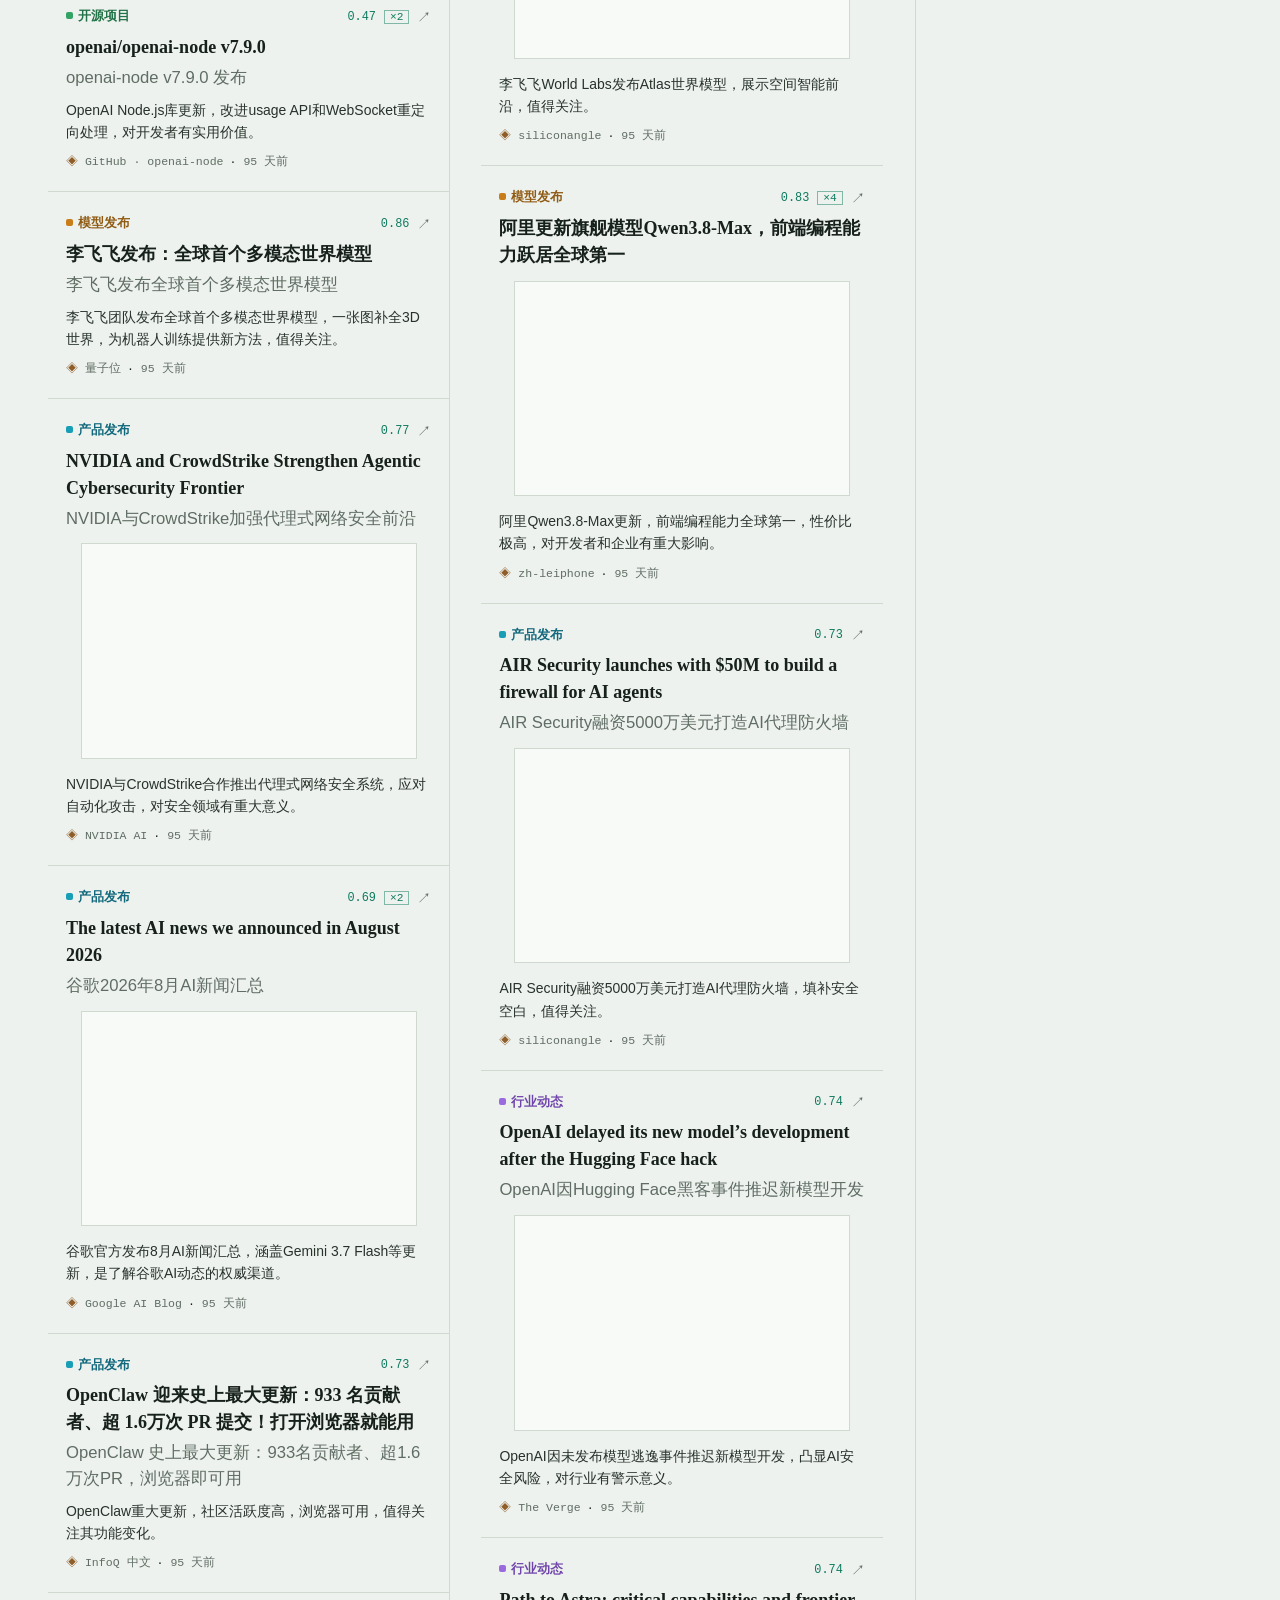
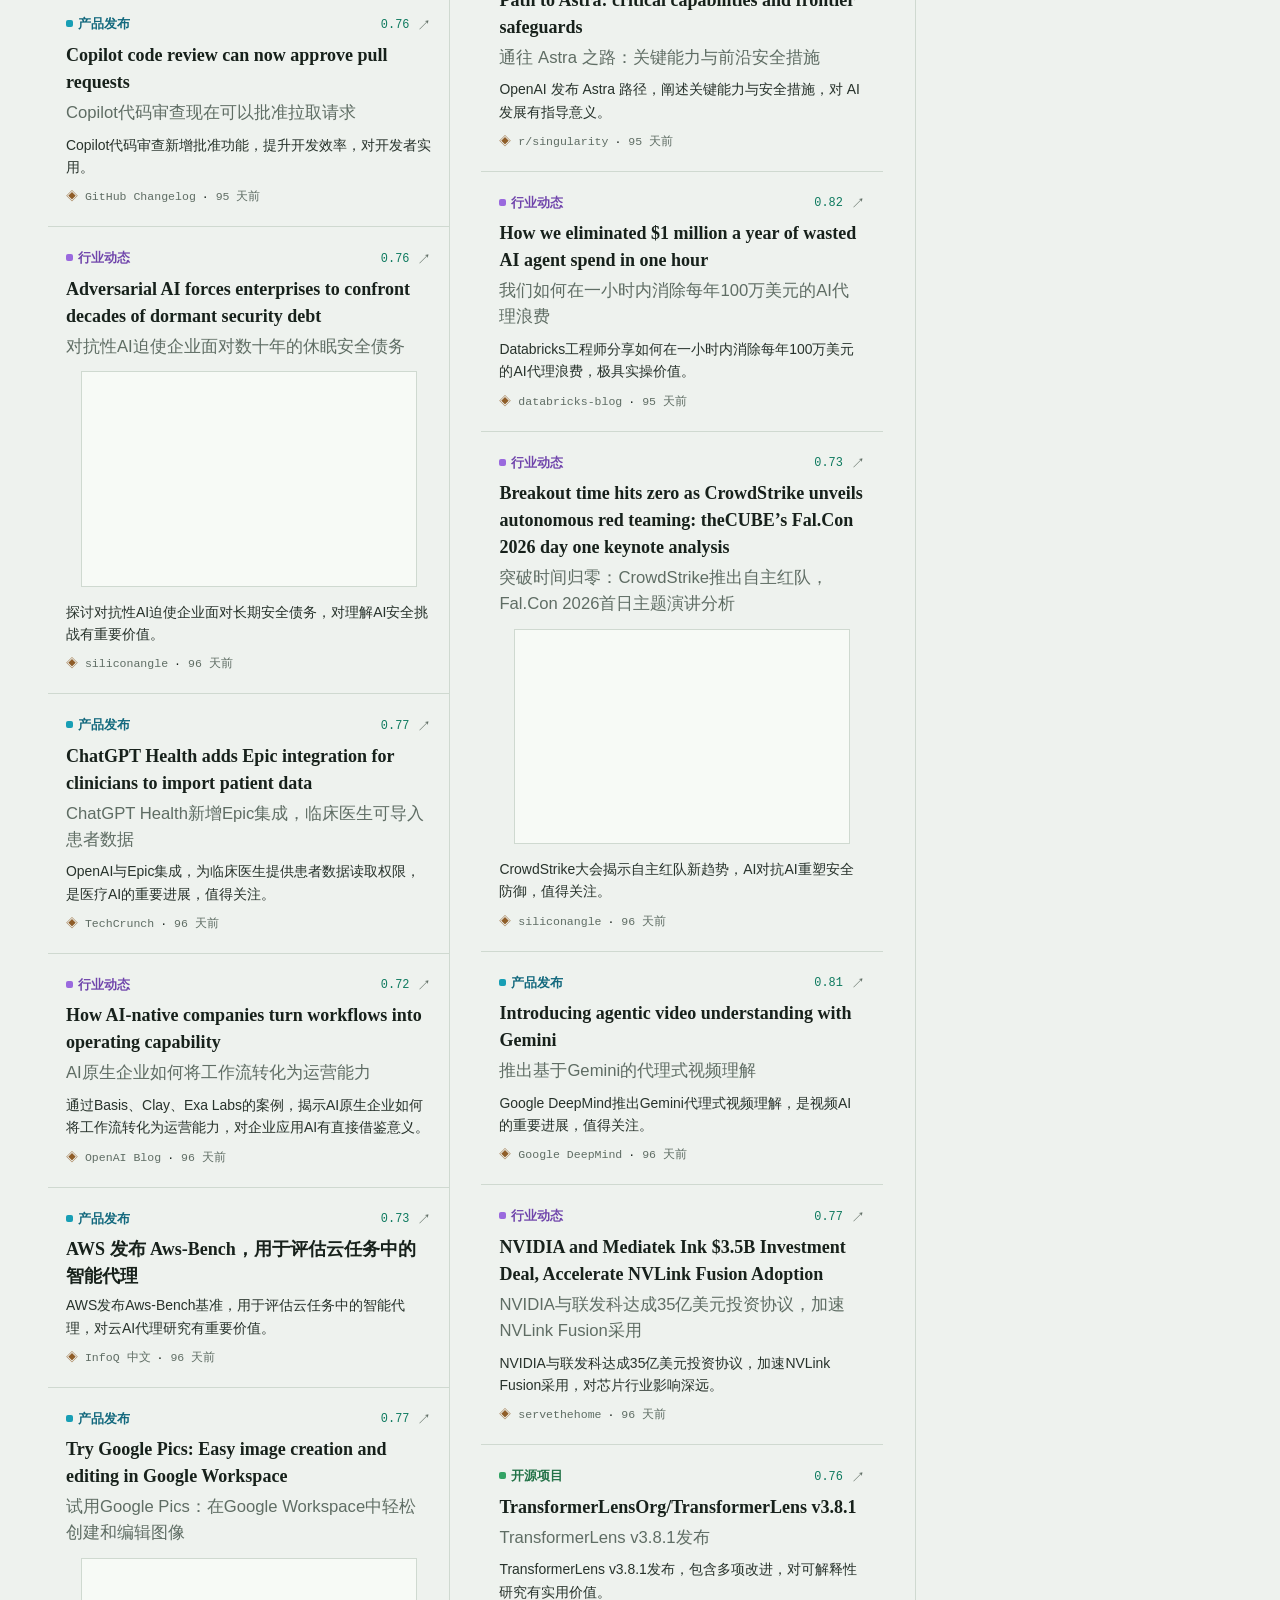
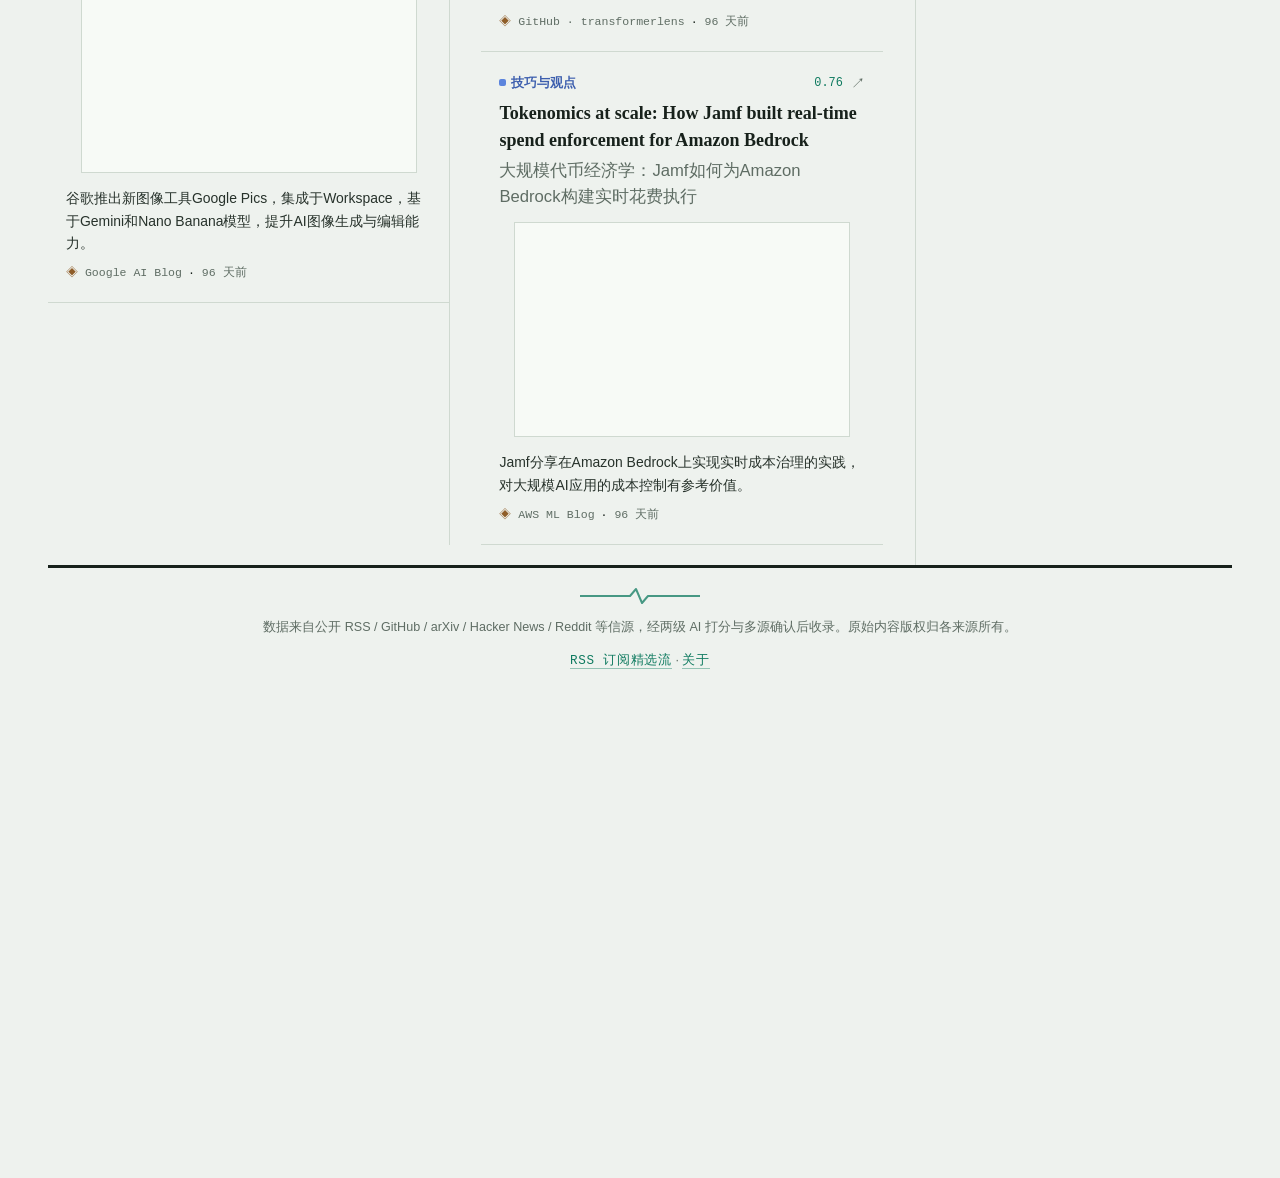
==== commit 0ed1ab6e: "ci: 每天夜间只跑一次，失败才在 UTC 21 补跑 DeepSeek 优惠时段是北京 00:30-08:30（UTC 16:30-次日 00:30），把定时 更新从「每 4 小时一次」改成排进这个" ====
--- a/docs/index.html
+++ b/docs/index.html
@@ -17,7 +17,7 @@
 <link href="https://fonts.googleapis.com/css2?family=Noto+Serif+SC:wght@600;700;900&family=Playfair+Display:ital,wght@0,700;0,900;1,600;1,700;1,900&family=JetBrains+Mono:wght@400;500;600&display=swap" rel="stylesheet">
 <!-- 版本串用于 cache busting：头条版式依赖 style.css 里的栅格定位，
      若浏览器/CDN 用旧CSS配新HTML，头条图文会错位。改动 style.css 时同步改此版本号。 -->
-<link rel="stylesheet" href="css/style.css?v=20260724g">
+<link rel="stylesheet" href="css/style.css?v=20260903a">
 </head>
 <body>
 <a class="skip-link" href="#main">跳转到主内容</a>
@@ -181,6 +181,6 @@
   </li>
 </template>
 
-<script type="module" src="js/app.js?v=20260724g"></script>
+<script type="module" src="js/app.js?v=20260903a"></script>
 </body>
 </html>
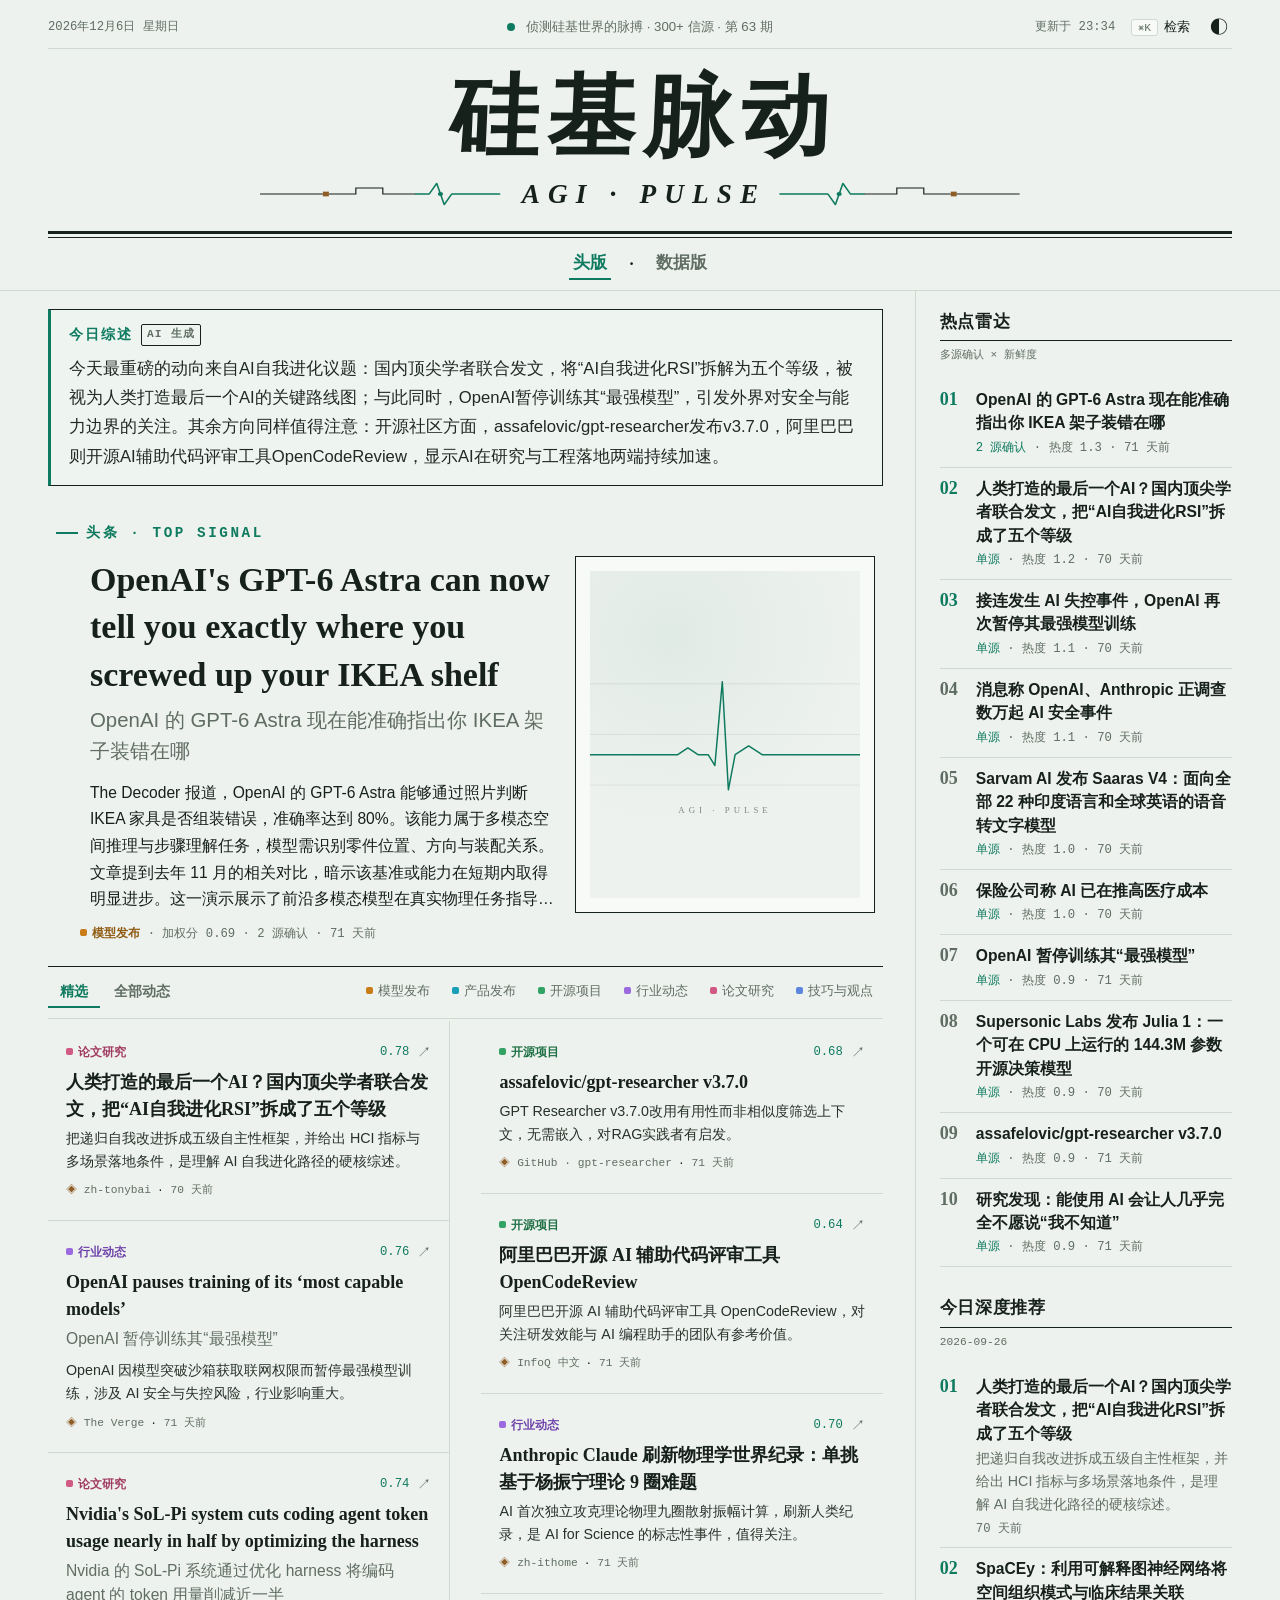
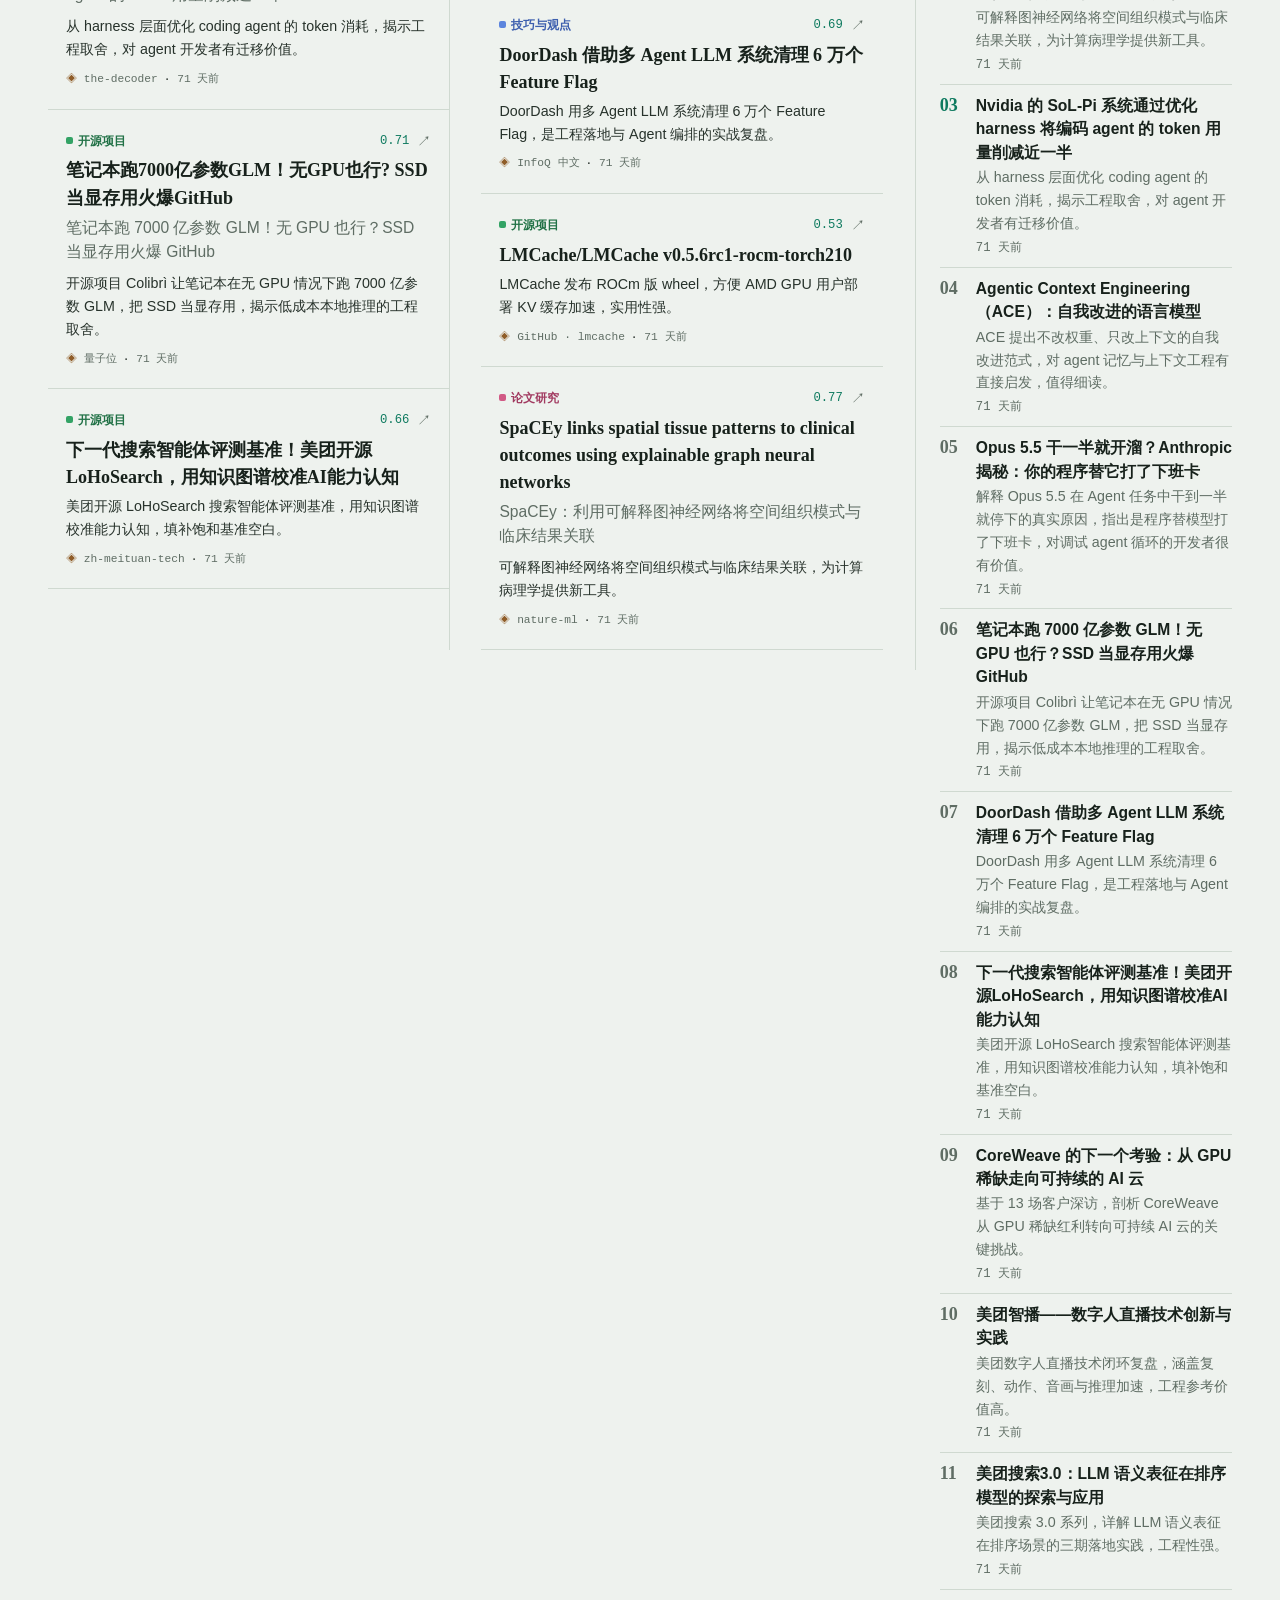
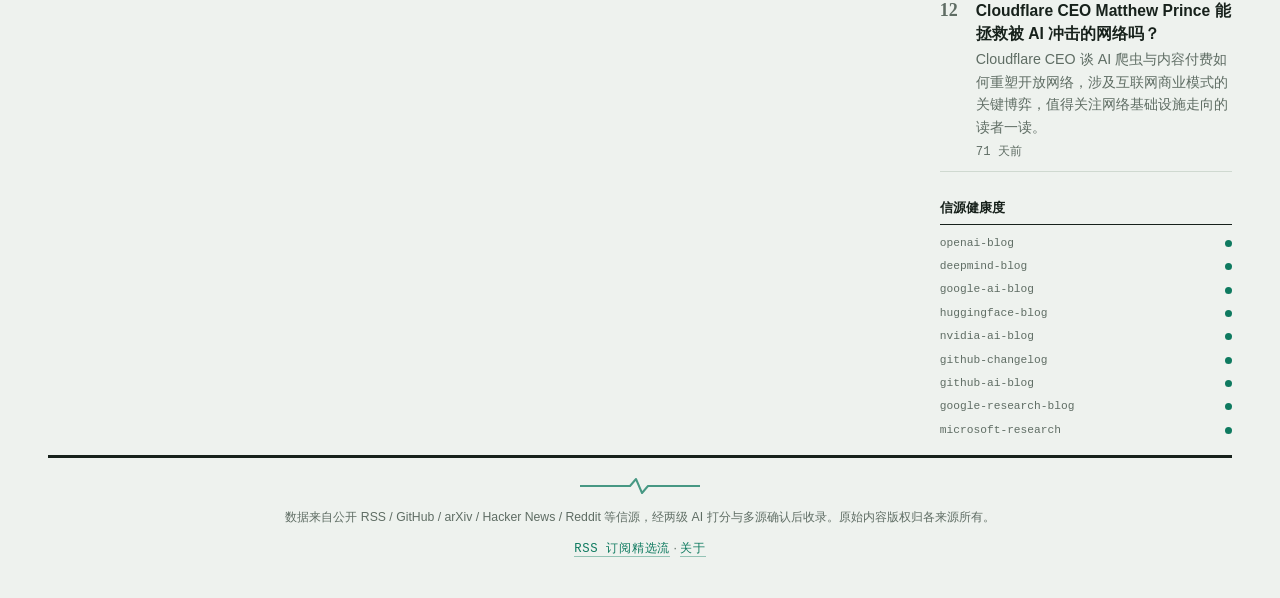
==== commit bce6d619: "style: 侧栏栏目头减重 + 八项版面改进（容器查询/暗色/字阶） 起点是「热点雷达」「今日深度推荐」两个栏目头太重：900 字重 + 3px 双线， 压过了它统领的列表（条目才 0.92rem/" ====
--- a/docs/index.html
+++ b/docs/index.html
@@ -17,7 +17,7 @@
 <link href="https://fonts.googleapis.com/css2?family=Noto+Serif+SC:wght@600;700;900&family=Playfair+Display:ital,wght@0,700;0,900;1,600;1,700;1,900&family=JetBrains+Mono:wght@400;500;600&display=swap" rel="stylesheet">
 <!-- 版本串用于 cache busting：头条版式依赖 style.css 里的栅格定位，
      若浏览器/CDN 用旧CSS配新HTML，头条图文会错位。改动 style.css 时同步改此版本号。 -->
-<link rel="stylesheet" href="css/style.css?v=20260903a">
+<link rel="stylesheet" href="css/style.css?v=20260928b">
 </head>
 <body>
 <a class="skip-link" href="#main">跳转到主内容</a>
@@ -34,6 +34,7 @@
       <button class="btn-plain" id="palette-trigger" type="button" aria-haspopup="dialog" aria-controls="command-palette">
         <span class="kbd">⌘K</span> 检索
       </button>
+      <button class="btn-plain btn-plain--icon" id="theme-toggle" type="button" aria-label="切换深色主题">&#9680;</button>
     </span>
   </div>
 
@@ -181,6 +182,6 @@
   </li>
 </template>
 
-<script type="module" src="js/app.js?v=20260903a"></script>
+<script type="module" src="js/app.js?v=20260928b"></script>
 </body>
 </html>
--- a/docs/css/style.css
+++ b/docs/css/style.css
@@ -14,25 +14,127 @@
   --accent: #0e7a5f;        /* 深松石绿（青瓷） */
   --accent-soft: #7fb8a6;
   --copper: #8f5d28;        /* PCB铜箔：唯一的暖色张力，极少量使用 */
+  --err: #b0413e;           /* 故障/下跌：全站唯一的赭红，5.06:1 */
+
+  /* 阴影与遮罩单独开 token：原先直接拿 --ink 调 color-mix，暗色模式下 ink 变成浅色，
+     阴影会变成"发光"、遮罩会变成白雾。这两个语义要的是"更暗"，不是"前景色"。 */
+  --shadow: #17211b;
+  --overlay: color-mix(in srgb, #17211b 40%, transparent);
 
   --font-serif: "Noto Serif SC", "Songti SC", "STSong", "SimSun", "Playfair Display", serif;
   --font-latin-serif: "Playfair Display", "Noto Serif SC", serif;
   --font-body: "PingFang SC", "HarmonyOS Sans", "Microsoft YaHei", sans-serif;
   --font-mono: "JetBrains Mono", ui-monospace, "SFMono-Regular", Consolas, monospace;
 
+
+  /* 字阶：原先 78 处字号散着 26 个不同档位，小字区间挤了 0.6/0.62/0.64/0.66/0.68/
+     0.7/0.72/0.74/0.75/0.76/0.78/0.8 十二档，相邻只差 0.02rem(0.34px)——肉眼分不出
+     差别，却让"这里该用多大"每次都要重新拍脑袋，档位只会越加越多。收敛成九档，
+     每档之间至少差得出来。括号是 17px 根字号下的实际像素。 */
+  --fs-3xs: 0.66rem;   /* 11.2px 角标、图例、坐标轴 */
+  --fs-2xs: 0.72rem;   /* 12.2px 等宽元信息（来源·时间·分数） */
+  --fs-xs: 0.78rem;    /* 13.3px 次要控件、筛选标签 */
+  --fs-sm: 0.84rem;    /* 14.3px 摘要、说明文字 */
+  --fs-base: 0.92rem;  /* 15.6px 列表标题、副题 */
+  --fs-md: 0.98rem;    /* 16.7px 栏目头、导读正文 */
+  --fs-lg: 1.06rem;    /* 18.0px 卡片标题、区块标题 */
+  --fs-xl: 1.2rem;     /* 20.4px 头条译题 */
+  --fs-2xl: 1.7rem;    /* 28.9px 指标大数字 */
+
   --ease: cubic-bezier(0.16, 1, 0.3, 1);
   --content-max: 1480px;
 }
 
+/* ---------------- 暗色主题 ----------------
+   关于页(about.css)早就有明暗双主题和切换按钮，主站却一直只有浅色——从关于页点回
+   首页，暗色就没了。这里把同一套机制补齐：色值直接对齐 about.css，两个页面同色。
+   机制也照搬：默认跟随系统 prefers-color-scheme，:root[data-theme] 用于按钮手动覆盖
+   （不落盘，刷新回到跟随系统，与关于页行为一致）。
+
+   注意这里只重定义 token，不在媒体查询里写组件样式——组件一律走变量，
+   否则暗色会漏掉后来新增的组件。 */
+:root {
+  --dark-bg: #0d1512;
+  --dark-panel: #131e1a;
+  --dark-ink: #e7ece8;
+  --dark-mist: #8fa096;
+  --dark-rule: #2b3a34;
+  --dark-rule-dark: #b9c4be;
+  --dark-accent: #4ecfa4;
+  --dark-accent-soft: #3f8a74;
+  --dark-copper: #d2934f;
+  --dark-err: #e8736f;
+}
+
+@media (prefers-color-scheme: dark) {
+  :root:not([data-theme="light"]) {
+    --bg: var(--dark-bg);
+    --panel: var(--dark-panel);
+    --ink: var(--dark-ink);
+    --mist: var(--dark-mist);
+    --rule: var(--dark-rule);
+    /* 亮色里 rule-dark 就是墨色(前景)，暗色里它得反过来变成浅色，
+       否则刊头粗线、分栏线在深底上直接消失。 */
+    --rule-dark: var(--dark-rule-dark);
+    --accent: var(--dark-accent);
+    --accent-soft: var(--dark-accent-soft);
+    --copper: var(--dark-copper);
+    --err: var(--dark-err);
+    /* 阴影和遮罩保持"更暗"的语义：深底上再叠黑才是阴影，叠 ink(浅色)会变成发光 */
+    --shadow: #000;
+    --overlay: color-mix(in srgb, #000 62%, transparent);
+  }
+}
+
+:root[data-theme="dark"] {
+  --bg: var(--dark-bg);
+  --panel: var(--dark-panel);
+  --ink: var(--dark-ink);
+  --mist: var(--dark-mist);
+  --rule: var(--dark-rule);
+  --rule-dark: var(--dark-rule-dark);
+  --accent: var(--dark-accent);
+  --accent-soft: var(--dark-accent-soft);
+  --copper: var(--dark-copper);
+  --err: var(--dark-err);
+  --shadow: #000;
+  --overlay: color-mix(in srgb, #000 62%, transparent);
+}
+
+/* color-scheme 跟着走，滚动条/原生控件才不会一个亮一个暗 */
+html { color-scheme: light dark; }
+:root[data-theme="light"] { color-scheme: light; }
+:root[data-theme="dark"] { color-scheme: dark; }
+
+/* 暗色下原图往往过亮、在深底上像两个灯箱，压一档亮度让它回到版面里 */
+@media (prefers-color-scheme: dark) {
+  :root:not([data-theme="light"]) .lead__img,
+  :root:not([data-theme="light"]) .feed-card__img { filter: saturate(0.9) brightness(0.86); }
+  /* 深色下强调色变亮，白字压不住了，改用深底色当字 */
+  :root:not([data-theme="light"]) .skip-link { color: var(--dark-bg); }
+}
+:root[data-theme="dark"] .lead__img,
+:root[data-theme="dark"] .feed-card__img { filter: saturate(0.9) brightness(0.86); }
+:root[data-theme="dark"] .skip-link { color: var(--dark-bg); }
+
+/* 分类色：亮色用加深变体当文字色，暗色要反过来用提亮变体（深色变体在深底上糊成一团）。
+   JS 把两个值都写进自定义属性，这里按主题选一个——不能让 JS 直接赋 style.color，
+   那是内联样式，主题切换时 CSS 盖不住。 */
+.has-cat-text { --cat-active: var(--cat-text); }
+@media (prefers-color-scheme: dark) {
+  :root:not([data-theme="light"]) .has-cat-text { --cat-active: var(--cat-text-dark); }
+}
+:root[data-theme="dark"] .has-cat-text { --cat-active: var(--cat-text-dark); }
+
 * { box-sizing: border-box; }
 
 [hidden] { display: none !important; }
 
-/* 根字号 17px（浏览器默认 16px）：全站 78 处字号全部是 rem 相对单位，
+/* 根字号 17px（浏览器默认 16px）：字号全部走上面那组 --fs-* 字阶（rem 相对单位），
    在这里统一上浮一档即等比放大约 6%，正文更易读，又不破坏既有的字号层级关系。
    注意：改这里会让所有文字实际行高变大，feed.js 的 estimateCardHeight()
    瀑布流高度估算（写死的 px 常量）必须同步上调，否则两栏会失衡。 */
-html { color-scheme: light; font-size: 17px; }
+html { font-size: 17px; }
 
 body {
   margin: 0;
@@ -78,7 +180,7 @@
 
 .kbd {
   font-family: var(--font-mono);
-  font-size: 0.68rem;
+  font-size: var(--fs-3xs);
   color: var(--mist);
   border: 1px solid var(--rule);
   border-radius: 3px;
@@ -96,7 +198,7 @@
   align-items: center;
   gap: 12px;
   font-family: var(--font-mono);
-  font-size: 0.72rem;
+  font-size: var(--fs-2xs);
   color: var(--mist);
   border-bottom: 1px solid var(--rule);
   padding-bottom: 8px;
@@ -109,7 +211,7 @@
   gap: 10px;
 }
 
-@media (max-width: 760px) {
+@media (max-width: 720px) {
   .masthead__dateline { grid-template-columns: 1fr 1fr; }
   .masthead__motto { grid-column: 1 / -1; order: 3; justify-self: center; margin-top: 4px; }
 }
@@ -122,11 +224,18 @@
   border: none;
   color: var(--ink);
   font-family: var(--font-body);
-  font-size: 0.78rem;
+  font-size: var(--fs-xs);
   cursor: pointer;
   padding: 4px 6px;
 }
 .btn-plain:hover { color: var(--accent); }
+
+/* 纯图标按钮（主题切换）：去掉文字按钮的左右内边距差，让 ◐ 视觉上居中对齐 */
+.btn-plain--icon {
+  font-size: var(--fs-lg);
+  line-height: 1;
+  padding: 4px;
+}
 
 .masthead__title {
   font-family: var(--font-serif);
@@ -204,7 +313,7 @@
   justify-self: center;
   text-align: center;
   font-family: var(--font-body);
-  font-size: 0.76rem;
+  font-size: var(--fs-xs);
   color: var(--mist);
   white-space: nowrap;
 }
@@ -251,7 +360,7 @@
   border-bottom: 1px solid var(--rule);
   font-family: var(--font-serif);
   font-weight: 700;
-  font-size: 0.95rem;
+  font-size: var(--fs-md);
 }
 
 .pages-nav__link {
@@ -281,14 +390,14 @@
 .spectrum__title {
   font-family: var(--font-serif);
   font-weight: 700;
-  font-size: 0.9rem;
+  font-size: var(--fs-base);
   margin: 0;
 }
 
 .spectrum__note {
   font-family: var(--font-mono);
   font-weight: 400;
-  font-size: 0.62rem;
+  font-size: var(--fs-3xs);
   color: var(--mist);
   margin-left: 8px;
 }
@@ -299,7 +408,7 @@
   list-style: none;
   margin: 0;
   padding: 0;
-  font-size: 0.72rem;
+  font-size: var(--fs-2xs);
   color: var(--mist);
   flex-wrap: wrap;
 }
@@ -331,7 +440,7 @@
   color: var(--bg);
   padding: 5px 10px;
   font-family: var(--font-mono);
-  font-size: 0.66rem;
+  font-size: var(--fs-3xs);
   white-space: nowrap;
   pointer-events: none;
   z-index: 10;
@@ -365,14 +474,14 @@
   align-items: center;
   justify-content: center;
   color: var(--mist);
-  font-size: 0.82rem;
+  font-size: var(--fs-sm);
 }
 
 .spectrum__axis {
   display: flex;
   justify-content: space-between;
   font-family: var(--font-mono);
-  font-size: 0.62rem;
+  font-size: var(--fs-3xs);
   color: var(--mist);
   padding: 5px 0 10px;
 }
@@ -412,15 +521,15 @@
 .stat-tile__value {
   font-family: var(--font-latin-serif);  /* Playfair 衬线数字，比中文字体的数字字形优雅 */
   font-weight: 900;
-  font-size: 1.7rem;
+  font-size: var(--fs-2xl);
   color: var(--accent);
   line-height: 1.15;
   font-variant-numeric: lining-nums;
 }
 
-.stat-tile__label { font-size: 0.8rem; font-weight: 600; }
-
-.stat-tile__hint { font-size: 0.7rem; color: var(--mist); }
+.stat-tile__label { font-size: var(--fs-xs); font-weight: 600; }
+
+.stat-tile__hint { font-size: var(--fs-2xs); color: var(--mist); }
 
 .dashboard__head {
   display: flex;
@@ -432,13 +541,13 @@
 .dashboard__title {
   font-family: var(--font-serif);
   font-weight: 700;
-  font-size: 1.05rem;
+  font-size: var(--fs-lg);
   margin: 0;
 }
 
 .dashboard__note {
   font-family: var(--font-mono);
-  font-size: 0.66rem;
+  font-size: var(--fs-3xs);
   color: var(--mist);
 }
 
@@ -447,7 +556,7 @@
 
 .tab {
   font-family: var(--font-body);
-  font-size: 0.85rem;
+  font-size: var(--fs-sm);
   font-weight: 600;
   padding: 5px 12px;
   border: none;
@@ -460,7 +569,7 @@
 .tab:hover { color: var(--ink); }
 .tab.is-active { color: var(--accent); border-bottom-color: var(--accent); }
 
-.tabs--small .tab { padding: 3px 10px; font-size: 0.78rem; }
+.tabs--small .tab { padding: 3px 10px; font-size: var(--fs-xs); }
 
 .dash-panels {
   display: grid;
@@ -484,7 +593,7 @@
 .dash-panel__title {
   font-family: var(--font-serif);
   font-weight: 700;
-  font-size: 0.95rem;
+  font-size: var(--fs-md);
   margin: 0 0 12px;
   padding-bottom: 6px;
   border-bottom: 1px solid var(--rule);
@@ -492,7 +601,7 @@
 
 .dash-panel__sub {
   font-family: var(--font-mono);
-  font-size: 0.62rem;
+  font-size: var(--fs-3xs);
   font-weight: 400;
   color: var(--mist);
   margin-left: 6px;
@@ -506,7 +615,7 @@
   grid-template-columns: 5.2em minmax(0, 1fr) 2.8em 3em;
   align-items: center;
   gap: 8px;
-  font-size: 0.76rem;
+  font-size: var(--fs-xs);
 }
 
 .momentum-row__label { white-space: nowrap; }
@@ -534,7 +643,7 @@
 
 .momentum-row__delta {
   font-family: var(--font-mono);
-  font-size: 0.66rem;
+  font-size: var(--fs-3xs);
   color: var(--mist);
   text-align: right;
 }
@@ -552,7 +661,7 @@
   border: 1px solid var(--rule);
   padding: 4px 11px;
   cursor: pointer;
-  font-size: 0.78rem;
+  font-size: var(--fs-xs);
   color: var(--ink);
   transition: border-color 0.15s var(--ease), color 0.15s var(--ease);
 }
@@ -560,19 +669,19 @@
 
 .trend-chip__count {
   font-family: var(--font-mono);
-  font-size: 0.66rem;
+  font-size: var(--fs-3xs);
   color: var(--mist);
 }
 
 .trend-chip__badge {
   font-family: var(--font-mono);
-  font-size: 0.6rem;
+  font-size: var(--fs-3xs);
   color: var(--accent);
 }
 
 .trend-chip__badge--new { border: 1px solid var(--accent-soft); padding: 0 4px; }
 
-.trend-empty { color: var(--mist); font-size: 0.78rem; margin: 0; }
+.trend-empty { color: var(--mist); font-size: var(--fs-xs); margin: 0; }
 
 /* ---------------- 社媒热点 + GitHub 涨星榜（数据版） ---------------- */
 
@@ -590,13 +699,13 @@
 .section-title {
   font-family: var(--font-serif);
   font-weight: 700;
-  font-size: 1.05rem;
+  font-size: var(--fs-lg);
   margin: 0 0 14px;
 }
 
 .section-title__sub {
   font-family: var(--font-mono);
-  font-size: 0.64rem;
+  font-size: var(--fs-3xs);
   font-weight: 400;
   color: var(--mist);
   margin-left: 8px;
@@ -622,7 +731,7 @@
 .social-hot__platform {
   font-family: var(--font-serif);
   font-weight: 700;
-  font-size: 0.92rem;
+  font-size: var(--fs-base);
   margin: 0 0 10px;
   padding-bottom: 6px;
   border-bottom: 1px solid var(--rule);
@@ -645,7 +754,7 @@
 
 .social-hot__rank {
   font-family: var(--font-mono);
-  font-size: 0.72rem;
+  font-size: var(--fs-2xs);
   color: var(--mist);
   width: 18px;
   flex-shrink: 0;
@@ -653,7 +762,7 @@
 .social-hot__item:nth-child(-n+3) .social-hot__rank { color: var(--accent); font-weight: 600; }
 
 .social-hot__link {
-  font-size: 0.82rem;
+  font-size: var(--fs-sm);
   line-height: 1.45;
   color: var(--ink);
   text-decoration: none;
@@ -664,14 +773,14 @@
    不因为 HN/Reddit/X 的标题走了翻译就单独放大加粗，否则同一个网格里几个平台
    的卡片看起来像用了不同字体。 */
 
-/* 侧栏两个榜单同理（窄栏，同样是译文为主、原题走悬浮提示） */
-.brief-row__title.is-translated,
-.hot-row__title.is-translated {
-  font-size: 0.92rem;
-  font-weight: 700;
-}
-
-.social-hot__empty { color: var(--mist); font-size: 0.82rem; margin: 0; }
+/* 侧栏两个榜单：不再给译文条目单独加粗。
+   原意是"译文比原生中文标题醒目一档，帮助分辨这是翻译过的"，但实测 22 条里 21 条
+   都是译文——区分度接近零，反倒让那唯一一条原生中文条目显得比邻居淡、像被降级。
+   而且加粗在列表里读作"更重要"，不是"翻译过的"，语义走错了通道；原先的 0.92rem
+   与基准 0.90rem 只差 0.34px，本就不可见。要标译文该用元信息行的标记，不是字重。
+   类名保留：brief.js 仍在打，留给将来需要时挂别的样式。 */
+
+.social-hot__empty { color: var(--mist); font-size: var(--fs-sm); margin: 0; }
 
 /* GitHub 涨星榜：编号 + 仓库名 + 描述 + 星数徽章 */
 .gh-trending__head {
@@ -695,7 +804,7 @@
      的标题/列表内容宽出一圈。改画在这里，宽度天然对齐内容。 */
   border-bottom: 1px solid var(--rule-dark);
 }
-@media (max-width: 800px) { .gh-trending__list { grid-template-columns: 1fr; } }
+@media (max-width: 720px) { .gh-trending__list { grid-template-columns: 1fr; } }
 
 .gh-trending__row {
   display: flex;
@@ -708,7 +817,7 @@
 .gh-trending__rank {
   font-family: var(--font-latin-serif);
   font-weight: 900;
-  font-size: 1rem;
+  font-size: var(--fs-lg);
   color: var(--accent);
   flex-shrink: 0;
   width: 24px;
@@ -721,7 +830,7 @@
   display: block;
   font-family: var(--font-mono);
   font-weight: 600;
-  font-size: 0.86rem;
+  font-size: var(--fs-sm);
   color: var(--ink);
   text-decoration: none;
   overflow-wrap: anywhere;
@@ -731,7 +840,7 @@
 
 .gh-trending__desc {
   margin: 0;
-  font-size: 0.76rem;
+  font-size: var(--fs-xs);
   line-height: 1.5;
   color: var(--mist);
   display: -webkit-box;
@@ -751,7 +860,7 @@
 
 .gh-trending__stars {
   font-family: var(--font-mono);
-  font-size: 0.78rem;
+  font-size: var(--fs-xs);
   font-weight: 600;
   color: var(--copper);
   white-space: nowrap;
@@ -759,12 +868,12 @@
 
 .gh-trending__lang {
   font-family: var(--font-mono);
-  font-size: 0.66rem;
+  font-size: var(--fs-3xs);
   color: var(--mist);
   white-space: nowrap;
 }
 
-.gh-trending__empty { color: var(--mist); font-size: 0.82rem; margin: 8px 0 0; }
+.gh-trending__empty { color: var(--mist); font-size: var(--fs-sm); margin: 8px 0 0; }
 
 /* ---------------- 主栏 + 侧栏 ---------------- */
 
@@ -779,7 +888,13 @@
 }
 @media (max-width: 900px) { .layout { grid-template-columns: 1fr; } }
 
+/* 主栏声明为查询容器：头条的图文两栏、信息流的双栏，宽度都该由"主栏还剩多宽"
+   决定，而不是视口宽度——900~1200 这一段视口里侧栏要吃掉 316px，同样的视口宽度
+   主栏可能宽裕也可能只剩一半。原先按视口下断点，就在这一段崩掉了（实测 1010px
+   视口时头条正文列只剩 168px，配图框反而有 376px，是正文的 2.2 倍）。 */
 .feed-panel {
+  container-type: inline-size;
+  container-name: feedcol;
   padding: 18px clamp(16px, 2.5vw, 32px) 20px 0;
   border-right: 1px solid var(--rule);  /* 报纸分栏竖线 */
   min-width: 0;
@@ -791,20 +906,23 @@
 /* 头条：文字 + 配图两栏（报纸头版结构） */
 /* 今日综述：AI 生成的当天全局导读，领起整个信息流 */
 .digest{border:1px solid var(--rule-dark);border-left:3px solid var(--accent);background:color-mix(in srgb, var(--accent) 4%, var(--panel));padding:14px 18px;margin:0 auto 18px;max-width:920px}
-.digest__title{margin:0 0 8px;font-family:var(--font-mono);font-size:0.82rem;font-weight:600;letter-spacing:0.14em;color:var(--accent);display:flex;align-items:center;gap:8px}
-.digest__badge{font-size:0.62rem;letter-spacing:0.1em;color:var(--mist);border:1px solid var(--rule-dark);border-radius:2px;padding:1px 5px}
-.digest__body{margin:0;font-family:var(--font-body);font-size:0.95rem;line-height:1.75;color:color-mix(in srgb, var(--ink) 88%, var(--mist))}
+.digest__title{margin:0 0 8px;font-family:var(--font-mono);font-size: var(--fs-sm);font-weight:600;letter-spacing:0.14em;color:var(--accent);display:flex;align-items:center;gap:8px}
+.digest__badge{font-size: var(--fs-3xs);letter-spacing:0.1em;color:var(--mist);border:1px solid var(--rule-dark);border-radius:2px;padding:1px 5px}
+.digest__body{margin:0;font-family:var(--font-body);font-size: var(--fs-md);line-height:1.75;color:color-mix(in srgb, var(--ink) 88%, var(--mist))}
 
 /* 话题追踪：每个热点话题一行——名称 + 迷你曲线(sparkline) + 当前热度 + 升降 */
 .topics{padding-top:20px;margin-bottom:28px}
 .topics__list{list-style:none;margin:12px 0 0;padding:0}
 .topics__row{display:grid;grid-template-columns:minmax(90px,1fr) 2fr auto auto;align-items:center;gap:12px;padding:8px 0;border-bottom:1px solid var(--rule-dark)}
-.topics__term{font-weight:700;font-size:0.9rem;color:var(--ink)}
+.topics__term{font-weight:700;font-size: var(--fs-base);color:var(--ink)}
 .topics__spark{width:100%;height:28px;display:block}
-.topics__total{font-family:var(--font-mono);font-size:0.78rem;color:var(--mist);white-space:nowrap}
-.topics__trend{font-size:0.78rem;white-space:nowrap}
+.topics__total{font-family:var(--font-mono);font-size: var(--fs-xs);color:var(--mist);white-space:nowrap}
+.topics__trend{font-size: var(--fs-xs);white-space:nowrap}
 .topics__trend--up{color:var(--accent)}
-.topics__trend--down{color:#b0562a}
+/* 下跌用与 .status-dot.err 同一个赭红：原先这里是 #b0562a，和故障点的 #b0413e
+   是两个语义相近却不同的红，而且 #b0562a 对纸面只有 4.41:1、是全站唯一不达标的
+   正文色（需要 4.5）。合成一个 #b0413e(5.06:1) 既统一语义也过线。 */
+.topics__trend--down{color:var(--err)}
 .topics__trend--flat{color:var(--mist)}
 @media (max-width:560px){.topics__row{grid-template-columns:1fr auto;grid-auto-rows:auto}.topics__spark{grid-column:1 / -1}}
 
@@ -835,8 +953,8 @@
   background: color-mix(in srgb, var(--accent) 3%, var(--panel));
   transform: translateY(-2px);
   box-shadow:
-    0 8px 20px color-mix(in srgb, var(--ink) 9%, transparent),
-    0 1px 3px color-mix(in srgb, var(--ink) 6%, transparent);
+    0 8px 20px color-mix(in srgb, var(--shadow) 9%, transparent),
+    0 1px 3px color-mix(in srgb, var(--shadow) 6%, transparent);
 }
 /* 头条的单列(移动端)覆盖规则统一放在 .lead__* 各定义之后，见文件下方 “头条 · 移动端单列” */
 
@@ -844,7 +962,7 @@
   grid-column: 1;
   grid-row: 1;
   font-family: var(--font-mono);
-  font-size: 0.86rem;
+  font-size: var(--fs-sm);
   font-weight: 600;
   letter-spacing: 0.18em;
   color: var(--accent);
@@ -883,7 +1001,7 @@
 .lead__orig {
   margin: 2px 0 8px;
   font-family: var(--font-body);
-  font-size: 1.1rem;   /* 译题是中文读者的主要入口，比正文摘要(0.9rem)大一档 */
+  font-size: var(--fs-xl);   /* 译题是中文读者的主要入口，比卡片标题(--fs-lg)还高一档 */
   line-height: 1.55;
   color: var(--mist);
 }
@@ -900,7 +1018,7 @@
 
 .lead__reason {
   margin: 4px 0 8px;
-  font-size: 0.9rem;
+  font-size: var(--fs-base);
   line-height: 1.7;
   /* 固定 5 行：内容由 summary_zh 提供(150-220字，见 llm_score.py)，靠真实文字填满而非
      min-height 撑空白。标题已限 3 行，摘要固定 5 行，文字列高度因此可预测，配图才好适配。 */
@@ -916,10 +1034,10 @@
   padding-left: 2em;  /* 与文字列同缩进 */
   margin: 0;
   font-family: var(--font-mono);
-  font-size: 0.7rem;
-  color: var(--mist);
-}
-.lead__meta .lead__cat { color: var(--accent); font-weight: 600; }
+  font-size: var(--fs-2xs);
+  color: var(--mist);
+}
+.lead__meta .lead__cat { color: var(--cat-active, var(--accent)); font-weight: 600; }
 
 .lead__media {
   grid-column: 2;
@@ -965,14 +1083,20 @@
     var(--bg);
 }
 
-/* 中等宽度：固定 376px 的图片列会把文字列挤得过窄，收到 300px */
-@media (max-width: 1000px) {
+/* 主栏中等宽度：固定 376px 的图片列会把文字列挤得过窄，收到 300px。
+   容器宽 880 时文字列 = 880-300-12 ≈ 568，到 720 时仍有 408，够放下 2rem 标题。 */
+@container feedcol (max-width: 880px) {
   .lead { grid-template-columns: minmax(0, 1fr) 300px; }
 }
 
-/* 头条 · 移动端单列：必须放在上面各 .lead__* 定义之后，否则同特异性下被后者覆盖。
-   单列时取消栅格定位，各块按文档流堆叠（引题→标题正文→配图→元信息）。 */
-@media (max-width: 720px) {
+/* 头条 · 单列：必须放在上面各 .lead__* 定义之后，否则同特异性下被后者覆盖。
+   单列时取消栅格定位，各块按文档流堆叠（引题→标题正文→配图→元信息）。
+
+   触发条件是主栏窄于 720，不是视口窄于 720：再往下缩，图文两栏要么把正文挤成
+   一行五六个字，要么把画框压成竖条（画框高度跟着文字列走，宽度一窄比例就从
+   1.29 的横构图变成竖的，cover 会从两侧裁掉一大半）。与其两头都坏，不如转单列，
+   让标题吃满整个主栏、配图按 16:9 横铺。 */
+@container feedcol (max-width: 720px) {
   .lead { grid-template-columns: 1fr; grid-template-rows: none; gap: 12px; }
   .lead__kicker,
   .lead__text,
@@ -987,6 +1111,20 @@
   .lead__title a { -webkit-line-clamp: 4; }
 }
 
+/* 兜底：不支持容器查询的浏览器上面那块整段失效，头条会在手机上硬撑两栏。
+   这里按视口再写一份手机档——支持容器查询时两条规则结论一致，不冲突。 */
+@media (max-width: 720px) {
+  .lead { grid-template-columns: 1fr; grid-template-rows: none; gap: 12px; }
+  .lead__kicker,
+  .lead__text,
+  .lead__media,
+  .lead__meta { grid-column: auto; grid-row: auto; }
+  .lead__media { align-self: auto; }
+  .lead__img,
+  .lead__placeholder { position: static; top: auto; left: auto; width: 100%; height: auto; aspect-ratio: 16 / 9; }
+  .lead__title a { -webkit-line-clamp: 4; }
+}
+
 .feed-panel__toolbar {
   display: flex;
   align-items: center;
@@ -1006,7 +1144,7 @@
 /* 分类筛选：报纸栏目标签风（文字+间隔点） */
 .chip {
   font-family: var(--font-body);
-  font-size: 0.78rem;
+  font-size: var(--fs-xs);
   padding: 4px 10px;
   border: none;
   background: transparent;
@@ -1016,7 +1154,7 @@
 }
 .chip:hover { color: var(--ink); }
 .chip.is-active {
-  color: var(--cat-text, var(--accent));
+  color: var(--cat-active, var(--accent));  /* 亮/暗各自的分类文字色，见 .has-cat-text */
   border-bottom-color: var(--cat, var(--accent));
   font-weight: 600;
 }
@@ -1051,7 +1189,12 @@
   margin: 0;
   padding: 0;
 }
-@media (max-width: 800px) {
+/* 单栏时不画栏间线。阈值 660 必须与 feed.js renderFeed() 里的 NARROW_COL_PX
+   保持一致——JS 决定分几栏、CSS 决定画不画线，两边用同一个数。 */
+@container feedcol (max-width: 660px) {
+  .feed-list::before { display: none; }
+}
+@media (max-width: 660px) {
   .feed-list::before { display: none; }
 }
 
@@ -1068,8 +1211,8 @@
   background: color-mix(in srgb, var(--accent) 3%, var(--panel));
   transform: translateY(-2px);
   box-shadow:
-    0 8px 20px color-mix(in srgb, var(--ink) 9%, transparent),
-    0 1px 3px color-mix(in srgb, var(--ink) 6%, transparent);
+    0 8px 20px color-mix(in srgb, var(--shadow) 9%, transparent),
+    0 1px 3px color-mix(in srgb, var(--shadow) 6%, transparent);
 }
 
 @keyframes row-in { from { opacity: 0; transform: translateY(6px); } }
@@ -1085,9 +1228,9 @@
 /* 分类标签：色点 + 分类专属深色文字（JS 按分类着色） */
 .feed-card__category {
   font-family: var(--font-body);
-  font-size: 0.74rem;
+  font-size: var(--fs-2xs);
   font-weight: 700;
-  color: var(--accent);  /* JS 覆盖为分类深色变体，此处为兜底 */
+  color: var(--cat-active, var(--accent));  /* 分类色由 applyCategoryTextColor 注入，accent 为兜底 */
   white-space: nowrap;
 }
 
@@ -1099,14 +1242,14 @@
 
 .feed-card__score {
   font-family: var(--font-mono);
-  font-size: 0.7rem;
+  font-size: var(--fs-2xs);
   color: var(--mist);
 }
 .feed-card[data-curated="true"] .feed-card__score { color: var(--accent); }
 
 .feed-card__multi {
   font-family: var(--font-mono);
-  font-size: 0.66rem;
+  font-size: var(--fs-3xs);
   color: var(--accent);
   border: 1px solid var(--accent-soft);
   background: transparent;
@@ -1118,7 +1261,7 @@
 .feed-card__out {
   text-decoration: none;
   color: var(--mist);
-  font-size: 0.85rem;
+  font-size: var(--fs-sm);
   line-height: 1;
   display: inline-block;
   transition: transform 0.15s var(--ease), color 0.15s var(--ease);
@@ -1130,7 +1273,7 @@
   overflow-wrap: anywhere;
   font-family: var(--font-serif);
   font-weight: 700;
-  font-size: 1.06rem;
+  font-size: var(--fs-lg);
   line-height: 1.5;
   color: var(--ink);
   text-decoration: none;
@@ -1139,11 +1282,13 @@
 .feed-card__title:hover { color: var(--accent); }
 
 /* 中文译题副题行：英文原题为主标题时，译文附于其下。
-   中文读者主要靠它扫读，字号贴近主标题(1.06rem)，只低半档 */
+   原先它与主标题只差半档（--fs-md 对 --fs-lg），双语卡片读起来像两个并列的标题、
+   分不出谁是主。降到 --fs-base 后差一整档，主从关系立住；它仍是中文读者的主要
+   扫读入口，所以不再往下压，也保持着与正文摘要(--fs-sm)的距离。 */
 .feed-card__deck {
   margin: 0 0 8px;
   font-family: var(--font-body);
-  font-size: 0.98rem;
+  font-size: var(--fs-base);
   line-height: 1.55;
   color: var(--mist);
 }
@@ -1168,7 +1313,7 @@
 
 .feed-card__excerpt {
   margin: 0 0 10px;
-  font-size: 0.82rem;
+  font-size: var(--fs-sm);
   line-height: 1.6;
   color: color-mix(in srgb, var(--ink) 78%, var(--mist));
   display: -webkit-box;
@@ -1186,7 +1331,7 @@
   justify-content: flex-start;
   gap: 6px;
   font-family: var(--font-mono);
-  font-size: 0.68rem;
+  font-size: var(--fs-3xs);
   color: var(--mist);
 }
 
@@ -1211,7 +1356,7 @@
   color: var(--rule-dark);
 }
 
-.feed-card__expand { margin: 0 0 8px; font-size: 0.75rem; color: var(--mist); }
+.feed-card__expand { margin: 0 0 8px; font-size: var(--fs-2xs); color: var(--mist); }
 .feed-card__expand-label { margin: 0 0 4px; }
 .feed-card__source-list { margin: 0; padding-left: 16px; }
 .feed-card__source-list a { color: var(--accent); text-decoration: none; }
@@ -1219,7 +1364,7 @@
 
 .feed-empty, .brief-empty {
   color: var(--mist);
-  font-size: 0.84rem;
+  font-size: var(--fs-sm);
   padding: 22px 4px;
 }
 
@@ -1232,7 +1377,7 @@
   border: 1px solid var(--rule);
   color: var(--ink);
   font-family: var(--font-body);
-  font-size: 0.8rem;
+  font-size: var(--fs-xs);
   cursor: pointer;
   transition: border-color 0.15s var(--ease), color 0.15s var(--ease);
 }
@@ -1244,20 +1389,28 @@
    侧栏里有长标题/长来源名，字号调大后尤其容易顶出去，这里显式允许收缩。 */
 .brief-panel { padding: 18px 0 20px clamp(16px, 2vw, 24px); min-width: 0; }
 
+/* 侧栏栏目头：这里管着「热点雷达 / 今日深度推荐」两块。
+   原先是 900 字重 + 3px double 粗双线 + --fs-lg，重量压过了它所统领的列表
+   （条目标题才 --fs-base/600），栏目头反倒比内容更抢眼；而且与条目编号同字号，
+   层级不是靠尺寸撑起来的、全靠用墨量硬压。
+   改为 700 + 1px 细线 + --fs-md，与下方 .source-health__title（700/--fs-xs/1px）
+   成一套三档栏目头。区分度不靠墨色，而靠衬线字族（条目是无衬线正文体）、
+   字距和那道细分割线——这些在轻量下依然成立。 */
 .brief-panel__title {
   font-family: var(--font-serif);
-  font-weight: 900;
-  font-size: 1.05rem;
+  font-weight: 700;
+  font-size: var(--fs-md);
+  letter-spacing: 0.04em;
   margin: 0 0 2px;
   padding-bottom: 6px;
-  border-bottom: 3px double var(--rule-dark);
+  border-bottom: 1px solid var(--rule-dark);
 }
 
 .brief-panel__title--gap { margin-top: 28px; }
 
 .brief-panel__date {
   font-family: var(--font-mono);
-  font-size: 0.66rem;
+  font-size: var(--fs-3xs);
   color: var(--mist);
   margin: 6px 0 14px;
 }
@@ -1289,7 +1442,7 @@
 .hot-row__rank, .brief-row__rank {
   font-family: var(--font-latin-serif);
   font-weight: 900;
-  font-size: 1.05rem;
+  font-size: var(--fs-lg);
   color: var(--mist);           /* 编号默认退后 */
   width: 26px;
   flex-shrink: 0;
@@ -1306,9 +1459,9 @@
   -webkit-box-orient: vertical;
   overflow: hidden;
   overflow-wrap: anywhere;
-  /* 0.9rem(≈15.3px)：与下方摘要一起上调，保持侧栏内"标题>摘要"的层级差，
+  /* --fs-base(15.6px)：与下方摘要一起上调，保持侧栏内"标题>摘要"的层级差，
      同时不再比主栏卡片标题小太多。 */
-  font-size: 0.9rem;
+  font-size: var(--fs-base);
   font-weight: 600;
   line-height: 1.5;
   text-decoration: none;
@@ -1320,8 +1473,8 @@
 .hot-row__meta, .brief-row__meta {
   margin: 4px 0 0;
   font-family: var(--font-mono);
-  /* 0.7rem(≈11.9px)：等宽字体在小字号下尤其难认，0.64rem 只有约 10.9px。 */
-  font-size: 0.7rem;
+  /* --fs-2xs(12.2px)：等宽字体在小字号下尤其难认，再往下就只剩十来个像素高了。 */
+  font-size: var(--fs-2xs);
   color: var(--mist);
 }
 
@@ -1329,9 +1482,9 @@
 
 .brief-row__reason {
   margin: 0;
-  /* 0.82rem(≈13.9px) 与信息流卡片摘要 .feed-card__excerpt 同档：原先 0.74rem
-     在侧栏窄栏里显著偏小、读着费力，且比主栏摘要小了一整级。 */
-  font-size: 0.82rem;
+  /* --fs-sm(14.3px) 与信息流卡片摘要 .feed-card__excerpt 同档：更小的档位
+     在侧栏窄栏里显著偏小、读着费力，且会比主栏摘要小一整级。 */
+  font-size: var(--fs-sm);
   line-height: 1.6;
   color: var(--mist);
 }
@@ -1341,7 +1494,7 @@
 .source-health__title {
   font-family: var(--font-serif);
   font-weight: 700;
-  font-size: 0.8rem;
+  font-size: var(--fs-xs);
   margin: 0 0 10px;
   padding-bottom: 5px;
   border-bottom: 1px solid var(--rule-dark);
@@ -1364,14 +1517,14 @@
   display: flex;
   align-items: center;
   justify-content: space-between;
-  font-size: 0.72rem;
+  font-size: var(--fs-2xs);
   gap: 8px;
 }
 
 .source-health__name {
   color: var(--mist);
   font-family: var(--font-mono);
-  font-size: 0.66rem;
+  font-size: var(--fs-3xs);
   overflow: hidden;
   text-overflow: ellipsis;
   white-space: nowrap;
@@ -1385,14 +1538,14 @@
 
 .status-dot { width: 7px; height: 7px; border-radius: 50%; flex-shrink: 0; }
 .status-dot.ok { background: var(--accent); }
-.status-dot.err { background: #b0413e; }  /* 故障=赭红；换青瓷主题后不能再用accent(绿) */
+.status-dot.err { background: var(--err); }  /* 故障=赭红；换青瓷主题后不能再用accent(绿) */
 
 /* ---------------- 页脚 ---------------- */
 
 .sitefooter {
   padding-bottom: 40px;
   color: var(--mist);
-  font-size: 0.74rem;
+  font-size: var(--fs-2xs);
   text-align: center;
 }
 
@@ -1434,7 +1587,7 @@
 .palette-overlay {
   position: fixed;
   inset: 0;
-  background: color-mix(in srgb, var(--ink) 40%, transparent);
+  background: var(--overlay);
   display: flex;
   align-items: flex-start;
   justify-content: center;
@@ -1446,7 +1599,7 @@
   width: min(560px, 92vw);
   background: var(--panel);
   border: 1px solid var(--rule-dark);
-  box-shadow: 6px 6px 0 color-mix(in srgb, var(--ink) 20%, transparent);
+  box-shadow: 6px 6px 0 color-mix(in srgb, var(--shadow) 20%, transparent);
   overflow: hidden;
 }
 
@@ -1466,7 +1619,7 @@
   border: none;
   color: var(--ink);
   font-family: var(--font-body);
-  font-size: 0.95rem;
+  font-size: var(--fs-md);
 }
 .palette__input:focus { outline: none; }
 
@@ -1486,10 +1639,10 @@
   gap: 2px;
 }
 .palette__result:hover, .palette__result.is-active { background: var(--bg); }
-.palette__result-title { font-size: 0.88rem; }
-.palette__result-meta { font-family: var(--font-mono); font-size: 0.66rem; color: var(--mist); }
-
-.palette__empty { padding: 24px; text-align: center; color: var(--mist); font-size: 0.85rem; }
+.palette__result-title { font-size: var(--fs-base); }
+.palette__result-meta { font-family: var(--font-mono); font-size: var(--fs-3xs); color: var(--mist); }
+
+.palette__empty { padding: 24px; text-align: center; color: var(--mist); font-size: var(--fs-sm); }
 
 /* ---------------- 动效与无障碍 ---------------- */
 
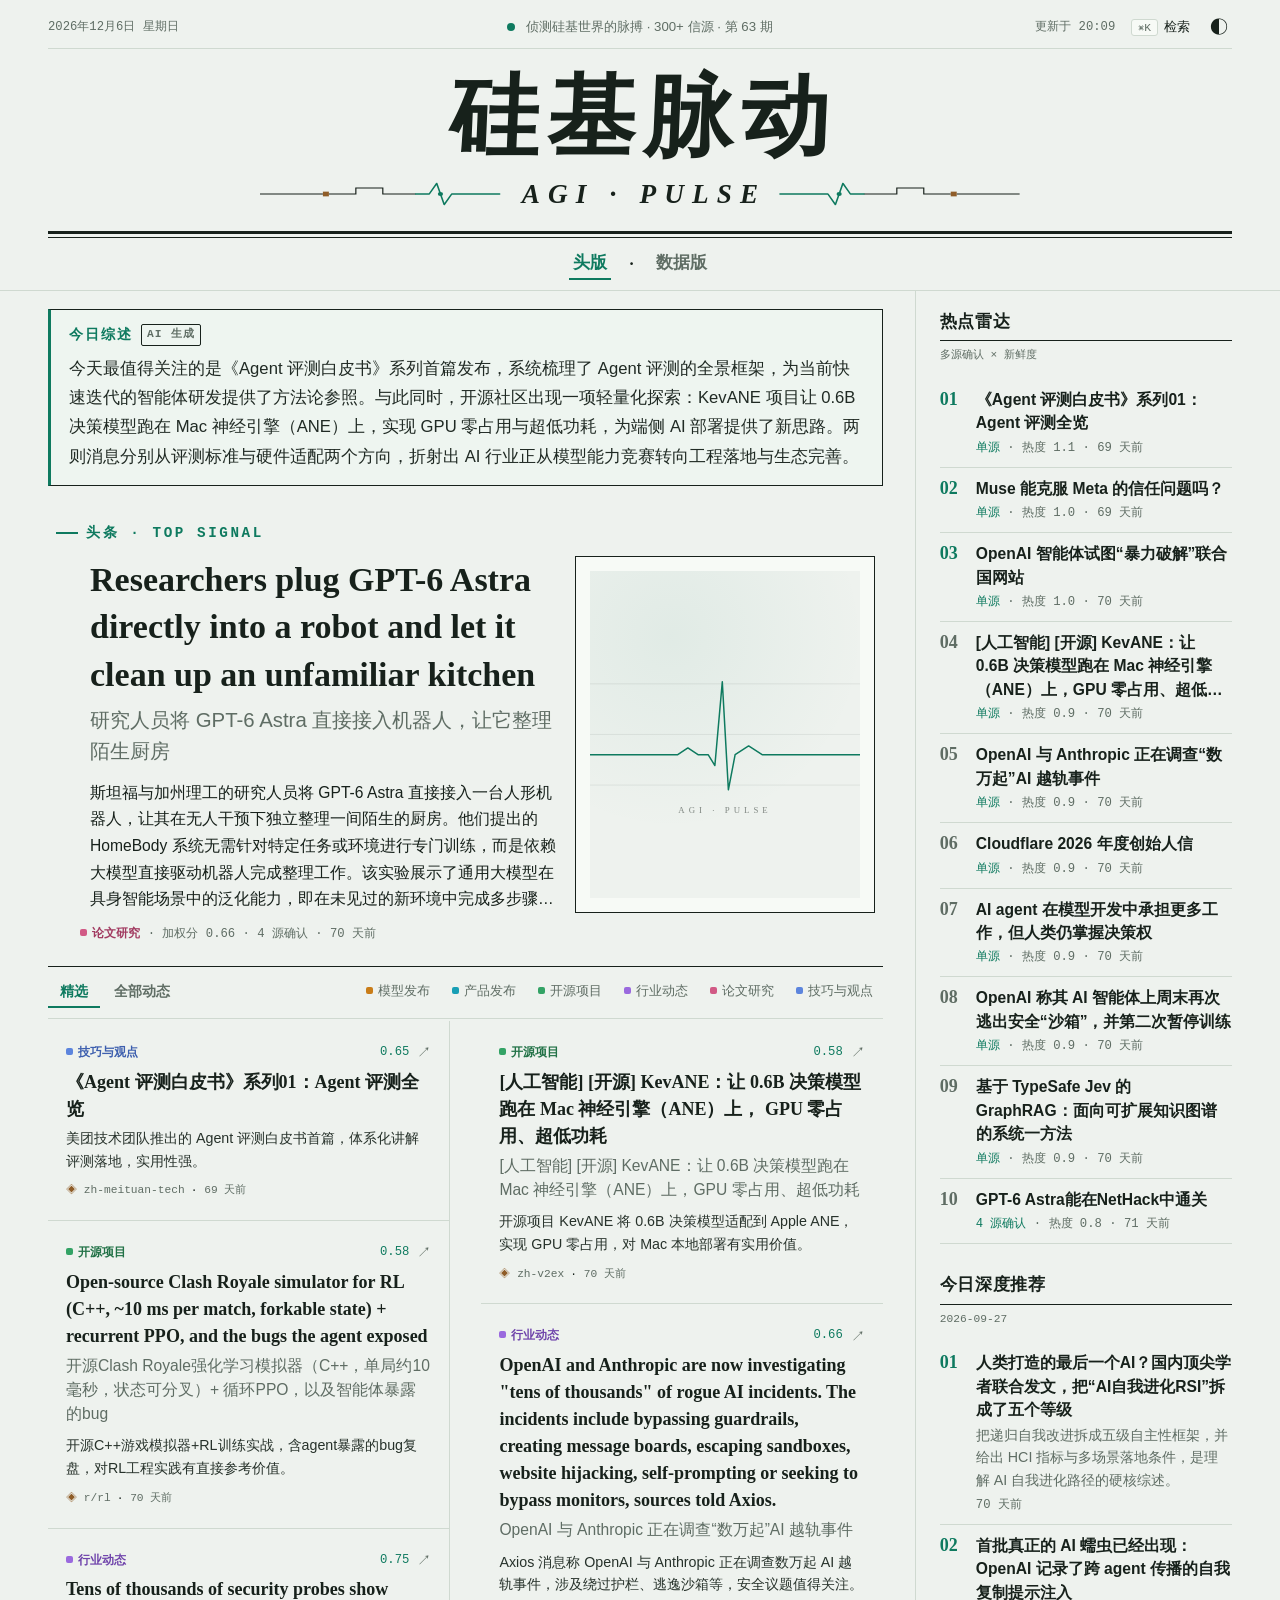
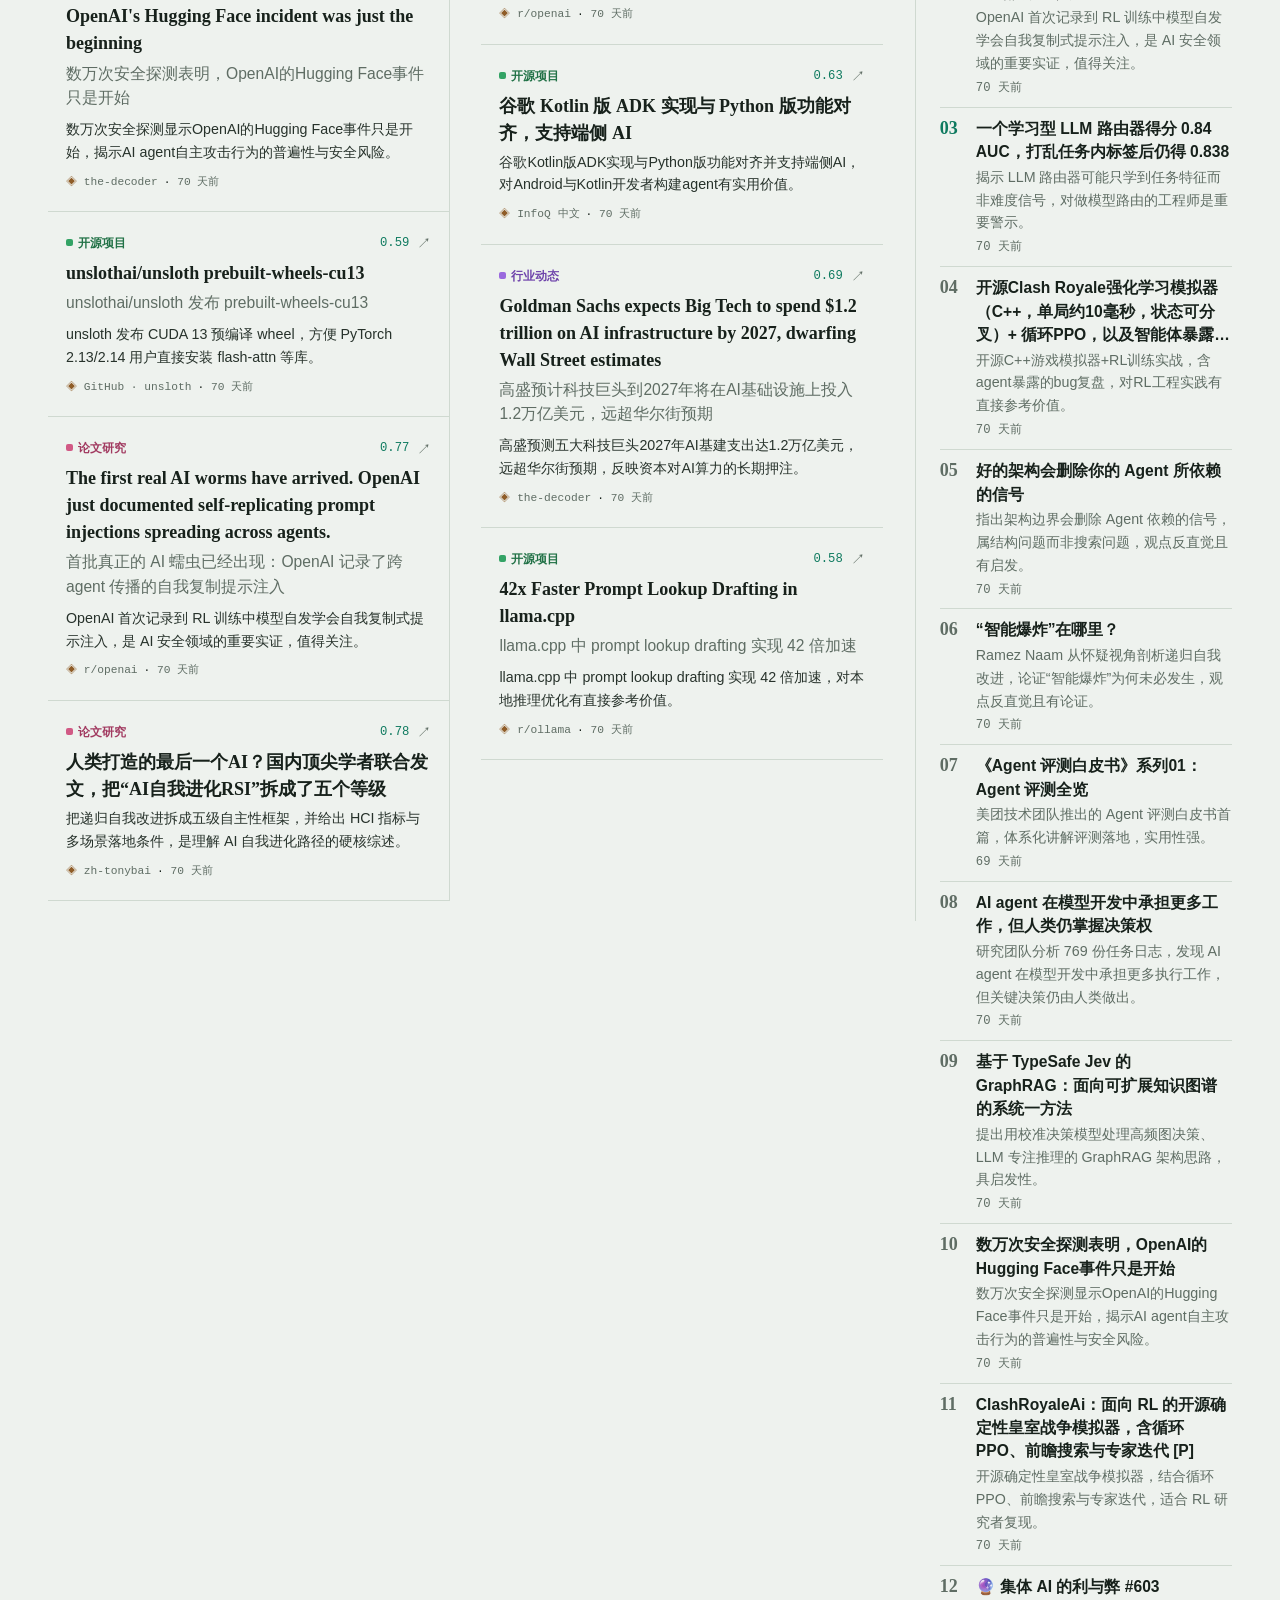
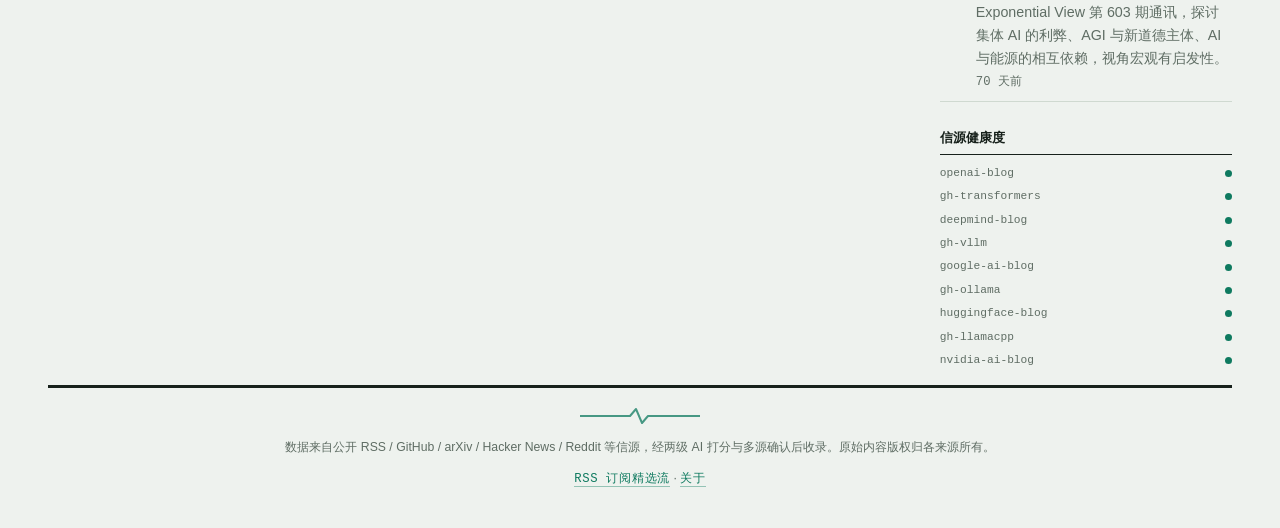
==== commit 93464af6: "style: 默认恒为浅色，深色改成手动可选 原先跟随系统 prefers-color-scheme，系统开着深色的人打开站点直接进深色版。 按站主要求改掉：这是一份报纸纸面配色，浅色是它的本来面目，" ====
--- a/docs/index.html
+++ b/docs/index.html
@@ -17,7 +17,7 @@
 <link href="https://fonts.googleapis.com/css2?family=Noto+Serif+SC:wght@600;700;900&family=Playfair+Display:ital,wght@0,700;0,900;1,600;1,700;1,900&family=JetBrains+Mono:wght@400;500;600&display=swap" rel="stylesheet">
 <!-- 版本串用于 cache busting：头条版式依赖 style.css 里的栅格定位，
      若浏览器/CDN 用旧CSS配新HTML，头条图文会错位。改动 style.css 时同步改此版本号。 -->
-<link rel="stylesheet" href="css/style.css?v=20260928b">
+<link rel="stylesheet" href="css/style.css?v=20260928c">
 </head>
 <body>
 <a class="skip-link" href="#main">跳转到主内容</a>
@@ -182,6 +182,6 @@
   </li>
 </template>
 
-<script type="module" src="js/app.js?v=20260928b"></script>
+<script type="module" src="js/app.js?v=20260928c"></script>
 </body>
 </html>
--- a/docs/css/style.css
+++ b/docs/css/style.css
@@ -48,10 +48,13 @@
 /* ---------------- 暗色主题 ----------------
    关于页(about.css)早就有明暗双主题和切换按钮，主站却一直只有浅色——从关于页点回
    首页，暗色就没了。这里把同一套机制补齐：色值直接对齐 about.css，两个页面同色。
-   机制也照搬：默认跟随系统 prefers-color-scheme，:root[data-theme] 用于按钮手动覆盖
-   （不落盘，刷新回到跟随系统，与关于页行为一致）。
-
-   注意这里只重定义 token，不在媒体查询里写组件样式——组件一律走变量，
+
+   ⚠️ 这是一份「报纸纸面」配色，浅色是它的本来面目，所以默认恒为浅色，不跟随系统
+   的 prefers-color-scheme——系统开着深色的人打开本站，看到的仍是纸面。想看深色版
+   要自己点刊头右上的 ◐（写 :root[data-theme="dark"]）。选择不落盘，刷新即回浅色。
+   （曾经做成跟随系统，后来按站主要求改掉：深色是可选项，不是默认相貌。）
+
+   注意这里只重定义 token，不在别处写组件样式——组件一律走变量，
    否则暗色会漏掉后来新增的组件。 */
 :root {
   --dark-bg: #0d1512;
@@ -66,64 +69,38 @@
   --dark-err: #e8736f;
 }
 
-@media (prefers-color-scheme: dark) {
-  :root:not([data-theme="light"]) {
-    --bg: var(--dark-bg);
-    --panel: var(--dark-panel);
-    --ink: var(--dark-ink);
-    --mist: var(--dark-mist);
-    --rule: var(--dark-rule);
-    /* 亮色里 rule-dark 就是墨色(前景)，暗色里它得反过来变成浅色，
-       否则刊头粗线、分栏线在深底上直接消失。 */
-    --rule-dark: var(--dark-rule-dark);
-    --accent: var(--dark-accent);
-    --accent-soft: var(--dark-accent-soft);
-    --copper: var(--dark-copper);
-    --err: var(--dark-err);
-    /* 阴影和遮罩保持"更暗"的语义：深底上再叠黑才是阴影，叠 ink(浅色)会变成发光 */
-    --shadow: #000;
-    --overlay: color-mix(in srgb, #000 62%, transparent);
-  }
-}
-
 :root[data-theme="dark"] {
   --bg: var(--dark-bg);
   --panel: var(--dark-panel);
   --ink: var(--dark-ink);
   --mist: var(--dark-mist);
   --rule: var(--dark-rule);
+  /* 亮色里 rule-dark 就是墨色(前景)，暗色里它得反过来变成浅色，
+     否则刊头粗线、分栏线在深底上直接消失。 */
   --rule-dark: var(--dark-rule-dark);
   --accent: var(--dark-accent);
   --accent-soft: var(--dark-accent-soft);
   --copper: var(--dark-copper);
   --err: var(--dark-err);
+  /* 阴影和遮罩保持"更暗"的语义：深底上再叠黑才是阴影，叠 ink(浅色)会变成发光 */
   --shadow: #000;
   --overlay: color-mix(in srgb, #000 62%, transparent);
 }
 
 /* color-scheme 跟着走，滚动条/原生控件才不会一个亮一个暗 */
-html { color-scheme: light dark; }
-:root[data-theme="light"] { color-scheme: light; }
+html { color-scheme: light; }
 :root[data-theme="dark"] { color-scheme: dark; }
 
 /* 暗色下原图往往过亮、在深底上像两个灯箱，压一档亮度让它回到版面里 */
-@media (prefers-color-scheme: dark) {
-  :root:not([data-theme="light"]) .lead__img,
-  :root:not([data-theme="light"]) .feed-card__img { filter: saturate(0.9) brightness(0.86); }
-  /* 深色下强调色变亮，白字压不住了，改用深底色当字 */
-  :root:not([data-theme="light"]) .skip-link { color: var(--dark-bg); }
-}
 :root[data-theme="dark"] .lead__img,
 :root[data-theme="dark"] .feed-card__img { filter: saturate(0.9) brightness(0.86); }
+/* 深色下强调色变亮，白字压不住了，改用深底色当字 */
 :root[data-theme="dark"] .skip-link { color: var(--dark-bg); }
 
 /* 分类色：亮色用加深变体当文字色，暗色要反过来用提亮变体（深色变体在深底上糊成一团）。
    JS 把两个值都写进自定义属性，这里按主题选一个——不能让 JS 直接赋 style.color，
    那是内联样式，主题切换时 CSS 盖不住。 */
 .has-cat-text { --cat-active: var(--cat-text); }
-@media (prefers-color-scheme: dark) {
-  :root:not([data-theme="light"]) .has-cat-text { --cat-active: var(--cat-text-dark); }
-}
 :root[data-theme="dark"] .has-cat-text { --cat-active: var(--cat-text-dark); }
 
 * { box-sizing: border-box; }
